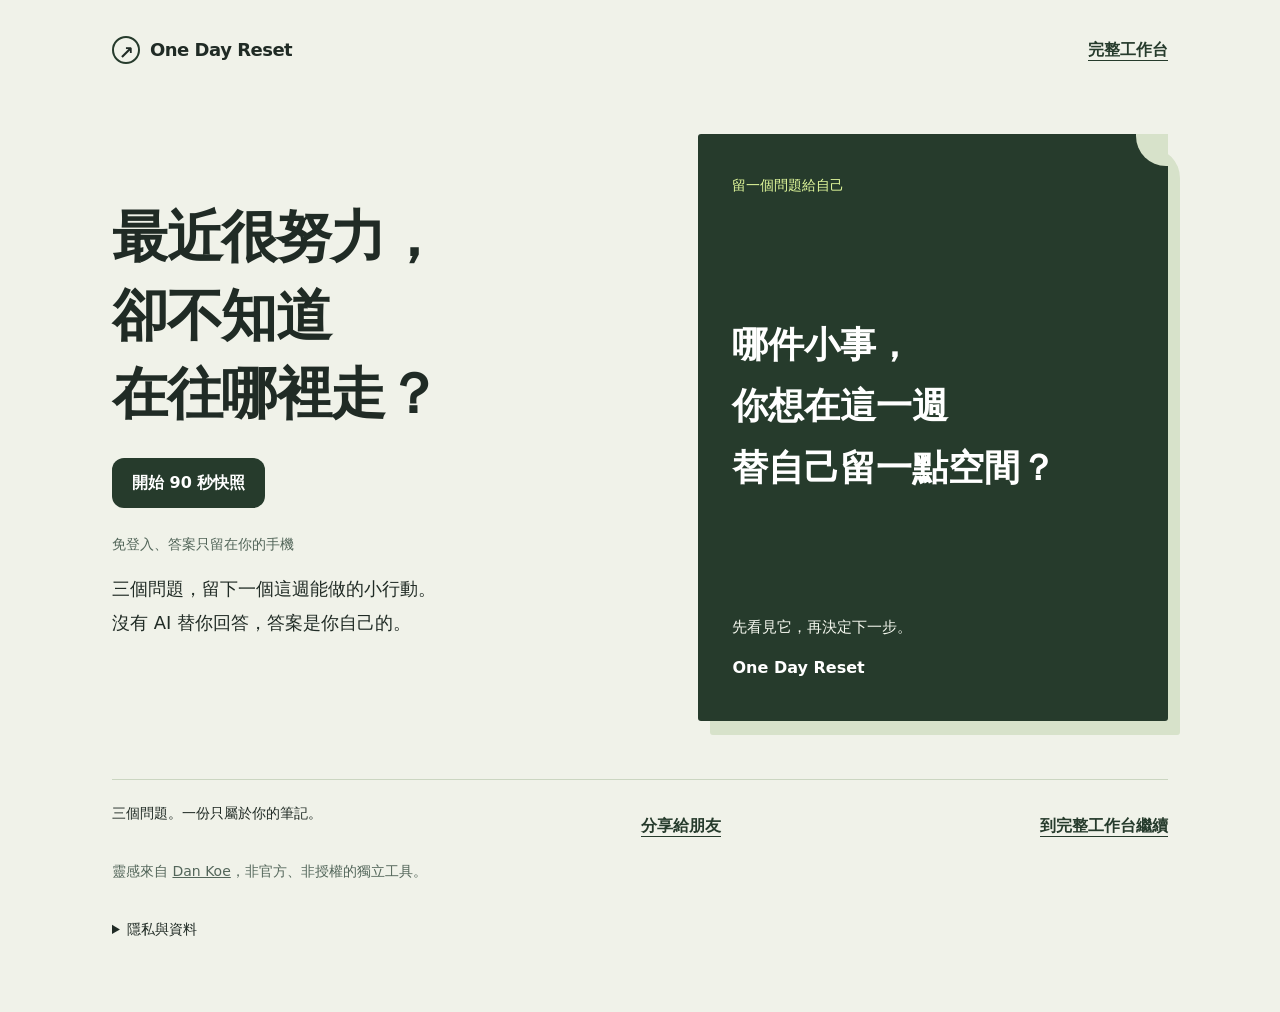
==== index.html @ 82ae7207 "Add optional snapshot prompts and identity result" ====
<!doctype html>
<html lang="zh-Hant-TW">
<head>
  <meta charset="utf-8" />
  <meta name="viewport" content="width=device-width, initial-scale=1" />
  <meta name="color-scheme" content="light" />
  <title>One Day Reset｜90 秒，找回下一步</title>
  <meta name="description" content="最近很努力，卻不知道在往哪裡走？用三個問題，寫下現況、想靠近的生活與這週的小行動。免費、免登入，回答留在你的裝置。" />
  <meta property="og:type" content="website" />
  <meta property="og:locale" content="zh_TW" />
  <meta property="og:title" content="最近很努力，卻不知道在往哪裡走？" />
  <meta property="og:description" content="90 秒人生快照。三個問題，給自己一個重新開始的地方。免費、免登入。" />
  <meta property="og:image" content="https://baabaa-works.github.io/one-day-reset/assets/social-preview.png" />
  <meta property="og:image:width" content="1200" />
  <meta property="og:image:height" content="630" />
  <meta property="og:image:alt" content="One Day Reset：最近很努力，卻不知道在往哪裡走？90 秒人生快照。" />
  <meta name="twitter:card" content="summary_large_image" />
  <link rel="stylesheet" href="assets/growth.css" />
  <link rel="icon" type="image/svg+xml" href="assets/icon.svg" />
  <style>
    :root {
      --ink:#202b25; --ink2:#3c4c42; --muted:#7b8980; --cream:#f5f4ee; --paper:#fffefa;
      --lime:#e3fa9c; --orange:#f08b62; --sky:#dfece9; --line:#e5e8dc;
      --shadow:0 22px 60px rgba(26,42,31,.09); --round:22px;
      --font:system-ui,-apple-system,"Segoe UI","Noto Sans TC","Microsoft JhengHei",sans-serif;
    }
    *{box-sizing:border-box}
    html{scroll-behavior:smooth}
    body{margin:0;background:var(--cream);color:var(--ink);font-family:var(--font);line-height:1.65;-webkit-font-smoothing:antialiased}
    button,input,textarea{font:inherit}
    button{cursor:pointer}
    button:disabled{opacity:.46;cursor:not-allowed}
    button:focus-visible,input:focus-visible,textarea:focus-visible,a:focus-visible{outline:3px solid #e39e64;outline-offset:3px}
    a{color:inherit}
    .app{min-height:100vh;display:grid;grid-template-columns:264px minmax(0,1fr)}
    .sidebar{background:#1d2d25;color:#e9f3e9;position:sticky;top:0;height:100vh;padding:33px 22px 24px;display:flex;flex-direction:column;z-index:3}
    .brand{display:flex;align-items:center;gap:11px;font-weight:850;font-size:15px;letter-spacing:.12em;line-height:1.2;text-decoration:none}
    .brand-mark{height:38px;width:38px;border-radius:12px;background:var(--lime);color:#273324;display:grid;place-items:center;font-size:24px;font-weight:900}
    .sidebar-desc{color:#91ad99;font-size:12px;letter-spacing:.03em;margin:8px 0 30px 49px}
    .side-label{font-size:10px;font-weight:800;letter-spacing:.2em;color:#89a594;margin:0 10px 14px}
    .nav{display:grid;gap:8px}
    .nav-button{border:1px solid transparent;background:transparent;color:#9db4a6;padding:13px 13px;text-align:left;display:flex;align-items:center;gap:13px;border-radius:13px;transition:background .16s,color .16s;width:100%}
    .nav-button:hover{background:#293b30;color:#fff}
    .nav-button.active{background:var(--lime);color:#1b2e22;font-weight:800}
    .nav-index{min-width:31px;height:31px;border:1px solid currentColor;border-radius:10px;display:grid;place-items:center;font-size:11px;font-weight:800;opacity:.85}
    .nav-button.active .nav-index{border-color:#7c9967}
    .nav-text{display:flex;flex-direction:column;gap:1px}
    .nav-text small{font-size:11px;font-weight:400;opacity:.7}
    .side-bottom{margin-top:auto}
    .side-progress{padding:18px 16px;background:#2c4033;border:1px solid #415848;border-radius:17px;margin-bottom:18px}
    .side-progress strong{font-size:30px;line-height:1;font-weight:780;letter-spacing:-.05em;color:var(--lime)}
    .side-progress span{font-size:12px;color:#bacbbf}
    .progress-line{height:7px;background:#465b4b;border-radius:100px;overflow:hidden;margin:15px 0 8px}
    .progress-fill{height:100%;width:0;background:var(--lime);border-radius:100px;transition:width .25s ease}
    .side-progress small{font-size:11px;color:#bbcfbf}
    .side-source{font-size:11px;line-height:1.65;color:#89a594;padding:0 8px}
    .side-source a{text-decoration:underline;text-underline-offset:3px}
    .main{padding:29px clamp(20px,4.7vw,78px) 90px;min-width:0}
    .main-inner{max-width:1120px;margin:auto}
    .topbar{display:flex;justify-content:space-between;align-items:center;gap:16px;margin-bottom:43px}
    .top-left{display:flex;align-items:center;gap:10px;color:#526354;font-weight:750;font-size:14px;letter-spacing:.12em}
    .top-orbit{width:10px;height:10px;background:#8ab9a2;box-shadow:0 0 0 5px #e7efdf;border-radius:50%}
    .save-pill{border:1px solid #dfe5d9;padding:8px 12px;border-radius:100px;background:#fffefa;color:#687e6f;font-size:12px;font-weight:650;display:flex;align-items:center;gap:8px}
    .save-pill:before{content:"";width:6px;height:6px;background:#65aa7c;border-radius:50%}
    .eyebrow{font-size:11px;letter-spacing:.22em;font-weight:850;color:#6d8d76;text-transform:uppercase;margin:0 0 16px}
    h1{font-weight:850;font-size:clamp(36px,5.3vw,65px);line-height:1.13;letter-spacing:-.06em;margin:0 0 22px}
    h2{font-weight:820;font-size:clamp(23px,3vw,34px);line-height:1.3;letter-spacing:-.045em;margin:0 0 13px}
    h3{font-size:20px;letter-spacing:-.025em;line-height:1.4;margin:0 0 12px}
    p{margin:0 0 15px}
    .lead{color:#5c6e61;font-size:15px;max-width:750px;line-height:1.9}
    .hero{display:grid;grid-template-columns:minmax(0,1.35fr) minmax(240px,.75fr);gap:20px;margin-bottom:28px}
    .hero-main{background:#e0f19b;border-radius:26px;padding:clamp(25px,3.6vw,46px);min-height:378px;display:flex;flex-direction:column;align-items:flex-start;position:relative;overflow:hidden}
    .hero-main:after{content:"✳";font-size:260px;position:absolute;right:-40px;bottom:-132px;color:#bfd873;opacity:.55;transform:rotate(-18deg);pointer-events:none}
    .hero-main h1{position:relative;z-index:1;color:#1b3020;max-width:640px}
    .hero-main p{max-width:530px;color:#466047;position:relative;z-index:1}
    .hero-aside{background:#24392d;color:#e7f3d6;border-radius:26px;padding:28px;display:flex;flex-direction:column;justify-content:space-between;min-height:300px;position:relative;overflow:hidden}
    .hero-aside:after{content:"○";font-size:250px;color:#34583a;position:absolute;right:-48px;bottom:-145px;line-height:1}
    .hero-aside p{color:#bdd0b9;font-size:13px;position:relative;z-index:1}
    .hero-aside big{font-size:clamp(76px,10vw,116px);line-height:1;letter-spacing:-.09em;font-weight:800;position:relative;z-index:1}
    .hero-aside .caption{font-size:11px;color:#bbd0bd;letter-spacing:.12em;font-weight:750;position:relative;z-index:1}
    .btn{border:0;border-radius:12px;padding:12px 19px;font-weight:800;display:inline-flex;align-items:center;justify-content:center;gap:9px;transition:transform .15s ease,background .15s ease;text-decoration:none;white-space:nowrap}
    .btn:hover:not(:disabled){transform:translateY(-1px)}
    .btn-dark{background:#263b2c;color:#f9ffe9}
    .btn-dark:hover{background:#3e5a42}
    .btn-lime{background:var(--lime);color:#1d3525}
    .btn-outline{border:1px solid #d6dfd4;background:#fffefa;color:#344839}
    .btn-outline:hover{background:#f5f8ee}
    .btn-quiet{background:transparent;color:#516657;padding:10px 12px}
    .btn-danger{background:#fbece5;color:#95492f;border:1px solid #e8c9bd}
    .btn-sm{padding:9px 12px;font-size:12px;border-radius:10px}
    .hero-main .btn{margin-top:auto;z-index:1}
    .section-label{font-size:12px;letter-spacing:.1em;font-weight:850;color:#6c836e;margin:37px 0 15px}
    .overview-grid{display:grid;grid-template-columns:repeat(3,minmax(0,1fr));gap:16px}
    .overview-card{background:#fffefa;border:1px solid #e3e9dc;border-radius:18px;padding:23px;display:flex;flex-direction:column;min-height:216px}
    .overview-card .num{font-size:12px;font-weight:850;color:#7c9282;margin-bottom:23px}
    .overview-card h3{margin-bottom:7px}
    .overview-card p{font-size:12px;color:#708276;flex:1;line-height:1.75}
    .overview-card .foot{display:flex;align-items:center;justify-content:space-between;font-size:12px;font-weight:800;color:#4c6656;margin-top:13px}
    .info-strip{background:#fdf9ee;border:1px solid #ede4c7;color:#706448;padding:18px 21px;border-radius:15px;font-size:13px;line-height:1.8;margin-top:23px}
    .page-heading{display:flex;justify-content:space-between;align-items:flex-end;gap:22px;margin-bottom:28px}
    .page-heading .lead{margin:0}
    .counter{min-width:136px;padding:12px 19px;border:1px solid #dbe2d8;background:#fffefa;border-radius:13px;text-align:center}
    .counter strong{font-size:24px;letter-spacing:-.045em;line-height:1.2;display:block}
    .counter span{font-size:11px;color:#78907b;font-weight:700}
    .workspace{display:grid;grid-template-columns:minmax(0,1fr) 250px;gap:19px;align-items:start}
    .question-card{background:var(--paper);border:1px solid #e4e9df;border-radius:23px;box-shadow:var(--shadow);padding:clamp(22px,4vw,43px);min-height:492px;display:flex;flex-direction:column}
    .question-meta{display:flex;align-items:center;gap:8px;flex-wrap:wrap;margin-bottom:25px}
    .tag{padding:5px 10px;border-radius:100px;background:#e6eedf;color:#58705c;font-size:11px;font-weight:800}
    .tag-warm{background:#fae8d9;color:#9c653e}
    .qid{font-size:11px;font-weight:800;letter-spacing:.1em;color:#9aaca0;margin-left:auto}
    .question-card h2{font-size:clamp(25px,3.6vw,38px);max-width:700px;margin-bottom:14px}
    .prompt{font-size:15px;color:#4b5e50;line-height:1.9;margin-bottom:12px}
    .think{border-left:3px solid #c5dbae;background:#f3f8ee;color:#66796a;padding:13px 16px;margin:12px 0 25px;border-radius:0 10px 10px 0;font-size:12px;line-height:1.8}
    .input-label{display:flex;justify-content:space-between;align-items:center;gap:8px;font-size:11px;letter-spacing:.11em;font-weight:850;color:#6b806e;margin-bottom:8px}
    textarea,input[type="text"],input[type="date"],input[type="time"]{border:1px solid #dce4da;background:#fbfcf8;border-radius:12px;color:#2a3b2f}
    textarea{width:100%;resize:vertical;padding:15px 17px;min-height:150px;line-height:1.85;font-size:14px;outline:none}
    textarea:focus,input:focus{border-color:#89b488;background:#fff}
    textarea::placeholder,input::placeholder{color:#9daf9f}
    .question-footer{border-top:1px solid #edf0e9;padding-top:19px;margin-top:auto;display:flex;justify-content:space-between;align-items:center;gap:12px;flex-wrap:wrap}
    .question-tools{display:flex;gap:9px}
    .helper-text{font-size:11px;color:#85978b}
    .question-index{background:#fffefa;border:1px solid #e3e8dd;border-radius:20px;padding:21px}
    .question-index p{color:#718678;font-size:12px;margin:0 0 16px}
    .index-grid{display:grid;grid-template-columns:repeat(4,1fr);gap:8px}
    .index-btn{height:40px;border:1px solid #e1e8dc;background:#f6f8f2;border-radius:10px;color:#789081;font-size:12px;font-weight:800}
    .index-btn:hover{background:#eef6dd}
    .index-btn.active{background:#223b2b;color:#e8f8cc;border-color:#223b2b}
    .index-btn.done{background:#e0f4d4;color:#4a744e;border-color:#b7ddb4}
    .index-btn.active.done{background:#223b2b;color:#e8f8cc}
    .aside-note{font-size:11px;color:#90a093;margin-top:18px;line-height:1.8}
    .page-mini{font-size:11px;font-weight:800;letter-spacing:.1em;color:#8b9c8f;margin:0 0 7px}
    .time-grid{display:grid;grid-template-columns:repeat(2,minmax(0,1fr));gap:16px}
    .time-card{border:1px solid #e2e8dc;border-radius:19px;background:#fffefa;padding:23px;display:flex;flex-direction:column;gap:13px;transition:border .15s ease}
    .time-card.done{border-color:#9ccea1;background:#fbfdf7}
    .time-card-top{display:flex;justify-content:space-between;align-items:center;gap:12px}
    .time-input{padding:7px 10px;font-size:12px;font-weight:750;width:110px}
    .time-card h3{font-size:17px;margin:0}
    .time-card p{font-size:12px;color:#7b8c7e;margin:0}
    .time-card textarea{min-height:84px;font-size:13px}
    .checkbox-line{display:inline-flex;align-items:center;gap:10px;font-size:12px;font-weight:780;color:#49654f;cursor:pointer}
    input[type="checkbox"]{accent-color:#638e64;width:17px;height:17px;cursor:pointer;flex:none}
    .schedule-toolbar{display:flex;align-items:center;gap:13px;flex-wrap:wrap;background:#e6f0d5;border:1px solid #d0dec1;padding:17px 20px;border-radius:14px;margin:0 0 22px}
    .schedule-toolbar span{font-weight:800;font-size:12px;color:#58715b}
    .schedule-toolbar input{padding:8px 11px;font-size:13px}
    .schedule-toolbar .btn{margin-left:auto}
    .expand-box{margin-top:22px;border:1px solid #dfe7dd;background:#fffefa;border-radius:16px;padding:17px 22px}
    .expand-box summary{font-weight:800;cursor:pointer}
    .bonus-grid{display:grid;gap:16px;margin-top:19px}
    .bonus-item label{display:block;font-size:13px;font-weight:750;margin-bottom:7px}
    .bonus-item textarea{min-height:90px}
    .quest-editor{display:grid;gap:13px;margin:5px 0 25px}
    .quest-edit-row{display:grid;grid-template-columns:42px minmax(0,1fr) 115px;gap:11px;align-items:center}
    .quest-edit-row b{display:grid;place-items:center;background:#eaf1df;border-radius:10px;height:42px;font-size:12px;color:#69816b}
    .quest-edit-row input{width:100%;min-width:0;padding:12px 11px;height:44px;font-size:13px}
    .quest-footnote{color:#849487;font-size:12px;margin:0 0 22px}
    .plan-heading{display:flex;justify-content:space-between;align-items:center;gap:12px;margin-bottom:18px}
    .plan-grid{display:grid;grid-template-columns:repeat(2,minmax(0,1fr));gap:16px}
    .plan-card{background:#fffefa;border:1px solid #e3e9df;border-radius:19px;padding:24px;min-height:176px;position:relative;overflow:hidden}
    .plan-card:nth-child(1){background:#fff2ea;border-color:#f1dccb}
    .plan-card:nth-child(2){background:#e4efd9;border-color:#d2e4cb}
    .plan-card .plan-sub{font-size:11px;font-weight:850;letter-spacing:.13em;color:#728273;margin-bottom:14px}
    .plan-card .plan-value{font-size:17px;line-height:1.75;font-weight:650;white-space:pre-wrap;overflow-wrap:anywhere}
    .plan-card .missing{font-size:13px;color:#98a59a;font-weight:500}
    .plan-card a{font-size:11px;color:#69866b;margin-top:16px;display:inline-block;text-decoration:underline;cursor:pointer}
    .constraint-card{grid-column:span 2;background:#fffefa;padding:25px;border:1px solid #e4e9df;border-radius:19px}
    .constraint-card textarea{min-height:96px}
    .tomorrow-card{margin-top:20px;background:#24392d;color:#eff8e7;padding:29px;border-radius:23px}
    .tomorrow-card h2{color:#f1fbdf}
    .tomorrow-card p{color:#aac5ac;font-size:13px}
    .tomorrow-quests{display:grid;gap:9px;margin-top:20px}
    .tomorrow-quest{display:flex;align-items:center;gap:12px;background:#334b3a;border:1px solid #476148;padding:14px 16px;border-radius:12px;cursor:pointer}
    .tomorrow-quest:has(input:checked){opacity:.6}
    .tomorrow-quest strong{font-size:12px;color:#e1fbb0;min-width:45px}
    .tomorrow-quest span{font-size:14px;flex:1;overflow-wrap:anywhere}
    .tomorrow-quest input{accent-color:#c2e59d}
    .tomorrow-empty{color:#bbd0bc;border:1px dashed #59715d;border-radius:10px;padding:16px;font-size:13px}
    .report-tools{margin-top:27px;display:flex;gap:10px;align-items:center;flex-wrap:wrap}
    .report-tools .danger-last{margin-left:auto}
    .footer-msg{font-size:12px;color:#8c9b8d;margin-top:18px;line-height:1.85}
    .identity-strip{display:grid;grid-template-columns:repeat(2,minmax(0,1fr));gap:15px;margin-bottom:20px}
    .identity-item{padding:18px;border-radius:14px;border:1px solid #e1e7d9;background:#fdfef9}
    .identity-item small{color:#748776;letter-spacing:.1em;font-size:11px;font-weight:850}
    .identity-item p{font-size:14px;margin:8px 0 0;white-space:pre-wrap;overflow-wrap:anywhere}
    .meter{display:flex;gap:7px;margin-bottom:27px}
    .meter span{height:5px;flex:1;border-radius:20px;background:#e0e7dc}
    .meter span.active{background:#88b47e}
    #printSheet{display:none}
    .sr-only{position:absolute;width:1px;height:1px;padding:0;margin:-1px;overflow:hidden;clip:rect(0,0,0,0);white-space:nowrap;border:0}
    @media(max-width:1080px){.app{grid-template-columns:215px minmax(0,1fr)}.sidebar{padding-inline:14px}.main{padding-inline:27px}.workspace{grid-template-columns:minmax(0,1fr) 192px}.index-grid{grid-template-columns:repeat(3,1fr)}.hero{grid-template-columns:1.45fr .75fr}}
    @media(max-width:770px){.app{display:block}.sidebar{height:auto;position:relative;padding:13px 14px 10px}.brand-mark{width:32px;height:32px}.brand{font-size:13px}.sidebar-desc,.side-label,.side-bottom{display:none}.nav{display:flex;overflow-x:auto;gap:5px;margin-top:12px;padding-bottom:4px;scrollbar-width:none}.nav::-webkit-scrollbar{display:none}.nav-button{min-width:max-content;padding:7px 12px;gap:7px}.nav-index{min-width:23px;height:23px;font-size:10px;border-radius:7px}.nav-text{font-size:12px}.nav-text small{display:none}.main{padding:22px 18px 65px}.topbar{margin-bottom:25px}.hero{grid-template-columns:1fr}.hero-main{min-height:340px}.hero-aside{min-height:165px}.hero-aside big{font-size:68px}.overview-grid{grid-template-columns:1fr}.overview-card{min-height:155px}.overview-card .num{margin-bottom:8px}.workspace{grid-template-columns:1fr}.question-index{order:-1}.index-grid{grid-template-columns:repeat(7,1fr)}.question-index .aside-note{display:none}.question-index p{margin-bottom:8px}.time-grid,.plan-grid,.identity-strip{grid-template-columns:1fr}.constraint-card{grid-column:auto}.question-card{min-height:470px}.page-heading{align-items:flex-start}.page-heading .counter{min-width:90px;padding:11px}.report-tools .danger-last{margin-left:0}.schedule-toolbar .btn{margin-left:0}.quest-edit-row{grid-template-columns:32px minmax(0,1fr) 90px;gap:8px}.quest-edit-row b{height:40px}.top-left{font-size:10px}.save-pill{font-size:10px}}
    @media(max-width:390px){.index-grid{grid-template-columns:repeat(5,1fr)}.page-heading{flex-direction:column}.question-tools{width:100%;justify-content:space-between}.question-footer{align-items:flex-start}.question-card{padding:21px}.hero-main{padding:23px}.hero-main h1{font-size:39px}}
    @media(prefers-reduced-motion:reduce){html{scroll-behavior:auto}*,*:before,*:after{transition:none!important}}
    @media print{
      @page{size:A4;margin:18mm}
      body{background:white;color:#111;font:12pt/1.6 serif}
      #app{display:none!important}
      #printSheet{display:block!important}
      #printSheet h1{font-size:23pt;letter-spacing:0;margin-bottom:8pt}
      #printSheet h2{font-size:15pt;margin:20pt 0 8pt;border-bottom:1px solid #bbb;page-break-after:avoid}
      #printSheet h3{font-size:11pt;margin:12pt 0 5pt;page-break-after:avoid}
      #printSheet p{font-size:10pt;white-space:pre-wrap;overflow-wrap:anywhere;margin:0 0 8pt}
      #printSheet .print-meta{font-size:9pt;color:#777}
      #printSheet .print-item{break-inside:avoid;margin-bottom:9pt}
    }
  </style>
</head>
<body>
<section id="growth" aria-label="人生快照" hidden></section>
<div class="app" id="app">
  <aside class="sidebar" aria-label="主要導覽">
    <div>
      <a class="brand" href="#overview" data-view="overview"><span class="brand-mark">↗</span><span>ONE DAY<br/>RESET</span></a>
      <div class="sidebar-desc">一天人生重整工作台</div>
      <p class="side-label">YOUR JOURNEY</p>
      <nav class="nav" id="nav"></nav>
    </div>
    <div class="side-bottom">
      <div class="side-progress" aria-live="polite">
        <div><strong id="sidePercent">0%</strong> <span>已完成</span></div>
        <div class="progress-line" aria-hidden="true"><div id="sideProgressFill" class="progress-fill"></div></div>
        <small id="sideProgressLabel">0 / 28 個核心節點</small>
      </div>
      <div class="side-source">依 Dan Koe 的反思流程重新設計。<br/><a href="https://letters.thedankoe.com/p/how-to-fix-your-entire-life-in-1" target="_blank" rel="noopener noreferrer">閱讀作者完整原文 ↗</a></div>
    </div>
  </aside>
  <main class="main" id="main" tabindex="-1">
    <div class="main-inner">
      <div class="topbar"><div class="top-left"><span class="top-orbit"></span> PERSONAL RESET PROTOCOL <span id="topStage"></span></div><div class="save-pill" id="saveStatus">僅儲存在這台裝置</div></div>
      <div id="content" aria-live="polite"></div>
    </div>
  </main>
</div>
<input id="importFile" class="sr-only" type="file" accept="application/json,.json" aria-label="匯入先前備份的 JSON 檔案" />
<article id="printSheet" aria-label="列印摘要"></article>
<script>
(() => {
'use strict';
const KEY = 'one-day-reset-tw-v1';
const ORIGINAL_URL = 'https://letters.thedankoe.com/p/how-to-fix-your-entire-life-in-1';
const morning = [
  {id:'m1',n:1,group:'看清現況',title:'那些被你習慣的微小不滿',question:'有什麼長期不滿，你早已把它當成生活的正常部分？',hint:'從生活、工作、健康、人際關係挑一個最真實的切入點。先描述現象，不急著解決。',placeholder:'我一直以來都在忍受……'},
  {id:'m2',n:2,group:'看清現況',title:'你重複抱怨的三件事',question:'回想過去一年，你反覆向別人或自己抱怨，卻始終沒有改變的三件事是什麼？',hint:'寫下具體事件或情境，避免只寫「很累」「沒時間」等空泛詞彙。',placeholder:'① ……\n② ……\n③ ……'},
  {id:'m3',n:3,group:'看清現況',title:'行動比說法更誠實',question:'針對剛才的抱怨，如果旁人只能觀察你的行動，他會認為你真正重視什麼？',hint:'比較「我聲稱想要的」和「我實際花時間做的」。這是一個假設，不必當作對自己的判決。',placeholder:'我說我重視……，但實際行為像是在追求……'},
  {id:'m4',n:4,group:'看清現況',title:'你不太願意承認的現實',question:'目前生活有哪件事，讓你很難坦然說給自己尊敬的人聽？',hint:'可以只描述你自己知道的部分。這份筆記完全不需給任何人看。',placeholder:'如果不再修飾，我會承認……'},
  {id:'m5',n:5,group:'建立反願景',title:'五年後：沒有改變的週二',question:'假如接下來五年仍照同樣方式生活，請描寫一個普通星期二。',hint:'描寫早上醒來、身體感受、身邊的人、白天做的事，以及晚上睡前的心情。不要只寫抽象結果。',placeholder:'早上醒來，我在……\n白天我……\n晚上我感覺……'},
  {id:'m6',n:6,group:'建立反願景',title:'十年後：那些關閉的選項',question:'若這條路再延續十年，有哪些選擇、體驗或關係可能就此錯過？',hint:'寫具體損失，而不是誇張的恐嚇情節。',placeholder:'十年後，我最可能錯過的是……'},
  {id:'m7',n:7,group:'建立反願景',title:'回望一生，最可惜的空白',question:'若終其一生都選擇熟悉、保險的路線，你會因為哪些「不曾嘗試」而遺憾？',hint:'不必否定安穩生活，只需要辨認你自己真的在乎的未竟之事。',placeholder:'我一直沒有讓自己去……'},
  {id:'m8',n:8,group:'建立反願景',title:'在現實中看見那條軌跡',question:'你有沒有看過沿著類似模式生活了更久的人？看到他，你對自己的未來有什麼感受？',hint:'可以是認識的人，也可以寫一個觀察到的生活樣貌；不需要評斷對方。',placeholder:'我想到的是……，這讓我感覺……'},
  {id:'m9',n:9,group:'建立反願景',title:'你得放下哪個自我標籤',question:'如果真的要改變，有哪句「我就是這種人」可能必須被重新檢驗？放下它會有什麼社交代價？',hint:'例如「我向來不擅長……」。試著探索這個標籤帶給你的便利與限制。',placeholder:'我常對自己說「我是……的人」；放下它代表……'},
  {id:'m10',n:10,group:'建立反願景',title:'不那麼好聽的拖延理由',question:'若不使用漂亮的藉口，你認為自己至今沒改變的原因可能是什麼？',hint:'不用羞辱自己。害怕、疲倦、資源不足也可能真實存在；盡量把推測與事實分開。',placeholder:'我猜自己可能在害怕……，也有現實限制……'},
  {id:'m11',n:11,group:'建立反願景',title:'迴避行為在保護什麼',question:'如果某種慣性是在保護你不受傷，它替你躲掉了什麼，同時又讓你付出什麼代價？',hint:'例如保護自己不受批評、避免被拒絕或保住熟悉感；不一定只有心理因素。',placeholder:'這個模式可能在保護……，但它也讓我失去……'},
  {id:'m13',n:13,group:'描繪願景',title:'三年後：你想過的普通週二',question:'暫時把可行性放一旁。三年後，你理想中的一個平凡星期二會怎麼過？',hint:'和第 5 題一樣具體：醒來在哪裡、跟誰相處、如何安排工作、身體狀態與晚上的心情。',placeholder:'三年後的早晨……\n白天……\n晚上……'},
  {id:'m14',n:14,group:'描繪願景',title:'替未來的自己定義一個身份',question:'若那種生活對你來說已十分自然，你會如何形容自己的行事原則？',hint:'用「我是會……的人」造句，盡量指向可觀察的行動，而非空泛形容詞。',placeholder:'我是會……的人。'},
  {id:'m15',n:15,group:'描繪願景',title:'這一週，先做哪一步',question:'如果你已經開始用新身份生活，本週你會做的第一個小行動是什麼？',hint:'小到一週之內真的能完成，不需要是一個驚天動地的決定。',placeholder:'本週我願意完成……'}
];
const checkpoints = [
  {id:'d1',time:'11:00',title:'停下手邊的慣性',question:'我正在用現在的行為，迴避哪件更重要的事？'},
  {id:'d2',time:'13:30',title:'回顧過去兩小時',question:'如果只看這兩小時的行動，旁人會以為我想過怎樣的生活？'},
  {id:'d3',time:'15:15',title:'校準你的方向',question:'眼前這些選擇，正在讓我更靠近哪一種未來？'},
  {id:'d4',time:'17:00',title:'找出被忽視的大事',question:'我把什麼明明重要的事，假裝成了不急或不重要？'},
  {id:'d5',time:'19:30',title:'分辨想要與保護',question:'今天哪些行為是為了維持熟悉的自我形象，而非真的想做？'},
  {id:'d6',time:'21:00',title:'找回有感覺的時刻',question:'今天哪些時候最有活力？哪些時候最麻木？'}
];
const bonus = [
  {id:'b1',title:'如果不需要維持別人眼中的那個我，生活會如何不同？'},
  {id:'b2',title:'哪些地方，我正拿活力與可能性換取安全感？'},
  {id:'b3',title:'明天最小、最可行的改變版本是什麼？'}
];
const evening = [
  {id:'e16',n:16,group:'找出核心阻力',title:'今天最深的發現',question:'在今天的觀察後，你對「為什麼一直卡住」有什麼新的理解？',hint:'列出一個最有根據的發現；如果還不確定，也可以記下待驗證的猜想。',placeholder:'我原本以為……，現在我發現可能是……'},
  {id:'e17',n:17,group:'找出核心阻力',title:'幫內在阻力取名字',question:'最常讓你偏離目標的內在信念或習慣模式是什麼？',hint:'不要把問題全部歸因於他人，但也不必否認真實存在的外在限制。',placeholder:'我需要辨認的模式是……'},
  {id:'e18',n:18,group:'萃取方向',title:'一句話：我的反願景',question:'把你不願再走向的未來，濃縮成一句會提醒自己的話。',hint:'它是方向提示，不是用來責罵自己。',placeholder:'我不願再讓人生變成……'},
  {id:'e19',n:19,group:'萃取方向',title:'一句話：我的願景',question:'把你願意投入心力建立的生活，用一句話寫清楚。',hint:'先有可行的初版就好，日後可以隨經驗修改。',placeholder:'我要建立一種能夠……的生活。'},
  {id:'e20',n:20,group:'縮小到行動',title:'一年後，什麼證明你變了',question:'一年後，哪一項具體、看得見的成果，最能說明你已打破舊模式？',hint:'只選一個核心指標，不要同時列下十個互相競爭的目標。',placeholder:'一年後，我希望已經……'},
  {id:'e21',n:21,group:'縮小到行動',title:'接下來一個月的里程碑',question:'未來一個月要完成什麼，才能讓那個一年成果更有可能實現？',hint:'最好是一個可驗收的專案、能力或成果，而不是「更努力」。',placeholder:'未來 30 天，我會完成……'},
  {id:'e22',n:22,group:'縮小到行動',title:'明天的 2–3 個行動任務',question:'明天預留哪些具體時段，做出符合新身份的行動？',hint:'避免寫成「改掉拖延」，試著寫「09:00–09:30 完成第一版草稿」之類可開始的動作。',placeholder:''}
];
const navItems = [
  {id:'overview',n:'◎',title:'旅程總覽',small:'開始這一天'},
  {id:'morning',n:'01',title:'早晨：自我盤點',small:'反願景與願景'},
  {id:'day',n:'02',title:'白天：中斷慣性',small:'六個自我檢查'},
  {id:'evening',n:'03',title:'夜晚：整理方向',small:'把洞察變成行動'},
  {id:'plan',n:'04',title:'人生任務面板',small:'任務與備份'}
];
const el = id=>document.getElementById(id);
const today = ()=>{const d=new Date();return [d.getFullYear(),String(d.getMonth()+1).padStart(2,'0'),String(d.getDate()).padStart(2,'0')].join('-')};
const defaults = ()=>({date:today(),view:'overview',mi:0,ei:0,morning:{},evening:{},dayNotes:{},dayDone:{},times:{},bonus:{},constraints:'',quests:[{text:'',time:'09:00',done:false},{text:'',time:'14:00',done:false},{text:'',time:'19:00',done:false}]});
const cleanText = v=>typeof v==='string'?v.slice(0,15000):'';
function normalize(x){
  const d=defaults(); if(!x||typeof x!=='object')return d;
  if(typeof x.date==='string'&&/^\d{4}-\d\d-\d\d$/.test(x.date))d.date=x.date;
  if(navItems.some(v=>v.id===x.view))d.view=x.view;
  d.mi=Number.isInteger(x.mi)?Math.min(morning.length-1,Math.max(0,x.mi)):0;
  d.ei=Number.isInteger(x.ei)?Math.min(evening.length-1,Math.max(0,x.ei)):0;
  for(const k of ['morning','evening','dayNotes','bonus']){
    if(x[k]&&typeof x[k]==='object'){ for(const [a,b] of Object.entries(x[k]))if(/^[a-z]\d+$/.test(a))d[k][a]=cleanText(b); }
  }
  if(x.dayDone&&typeof x.dayDone==='object'){for(const o of checkpoints)d.dayDone[o.id]=x.dayDone[o.id]===true;}
  if(x.times&&typeof x.times==='object'){for(const o of checkpoints)if(/^\d\d:\d\d$/.test(x.times[o.id]||''))d.times[o.id]=x.times[o.id];}
  d.constraints=cleanText(x.constraints);
  if(Array.isArray(x.quests))d.quests=d.quests.map((q,i)=>({text:cleanText(x.quests[i]?.text||''),time:/^\d\d:\d\d$/.test(x.quests[i]?.time||'')?x.quests[i].time:q.time,done:x.quests[i]?.done===true}));
  return d;
}
let state;
try{state=normalize(JSON.parse(localStorage.getItem(KEY)||'null'))}catch{state=defaults()}
let canStore=true;
function save(){try{localStorage.setItem(KEY,JSON.stringify(state));canStore=true}catch{canStore=false}updateProgress();}
function esc(s){return String(s??'').replace(/[&<>"']/g,c=>({'&':'&amp;','<':'&lt;','>':'&gt;','"':'&quot;',"'":'&#39;'}[c]))}
function isFilled(v){return typeof v==='string'&&v.trim().length>0}
function stats(){
  const m=morning.filter(q=>isFilled(state.morning[q.id])).length;
  const d=checkpoints.filter(q=>state.dayDone[q.id]===true).length;
  const e=evening.slice(0,-1).filter(q=>isFilled(state.evening[q.id])).length;
  const quests=state.quests.filter(q=>isFilled(q.text)).length;
  const action=quests>=2?1:0;
  const c=isFilled(state.constraints)?1:0;
  return {m,d,e,action,c,total:m+d+e+action+c,max:28,percent:Math.round((m+d+e+action+c)/28*100),quests};
}
function updateProgress(){
  const s=stats();
  el('sidePercent').textContent=s.percent+'%';el('sideProgressFill').style.width=s.percent+'%';
  el('sideProgressLabel').textContent=s.total+' / '+s.max+' 個核心節點';
  el('saveStatus').textContent=canStore?'已在本機自動儲存':'此瀏覽器無法儲存，請匯出備份';
  renderNav();
  const counter=el('currentCounter'); if(counter){const cur=state.view==='morning'?s.m:state.view==='day'?s.d:state.view==='evening'?s.e+s.action:s.total;const max=state.view==='morning'?14:state.view==='day'?6:state.view==='evening'?7:28;counter.querySelector('strong').textContent=cur+' / '+max;}
  const idx=el('questionIndex');if(idx&&['morning','evening'].includes(state.view)){const qset=state.view==='morning'?morning:evening;const buttons=idx.querySelectorAll('[data-question-number]');if(buttons.length===qset.length){buttons.forEach(btn=>{const i=Number(btn.dataset.questionNumber),q=qset[i];if(!q)return;const filled=q.id==='e22'?stats().quests>=2:isFilled((state.view==='morning'?state.morning:state.evening)[q.id]);btn.classList.toggle('done',filled)})}}
}
function renderNav(){const s=stats();const badge={morning:`${s.m}/14`,day:`${s.d}/6`,evening:`${s.e+s.action}/7`,plan:`${s.percent}%`};el('nav').innerHTML=navItems.map(v=>`<button type="button" class="nav-button ${v.id===state.view?'active':''}" data-view="${v.id}" aria-current="${v.id===state.view?'page':'false'}"><span class="nav-index">${v.n}</span><span class="nav-text">${esc(v.title)}<small>${esc(badge[v.id]||v.small)}</small></span></button>`).join('')}
function headings(kind){const s=stats();if(kind==='morning')return `<header class="page-heading"><div><p class="eyebrow">PHASE 01 / MORNING · 建議 15–30 分鐘起步</p><h1>先看清自己。<br/>再選擇方向。</h1><p class="lead">你將先寫下正在忍受的現況，描繪不願抵達的未來，最後勾勒真正想過的生活。不知道答案時可以先略過，稍後回來。</p></div><div class="counter" id="currentCounter"><strong>${s.m} / 14</strong><span>題已有回答</span></div></header>`;
if(kind==='day')return `<header class="page-heading"><div><p class="eyebrow">PHASE 02 / DAYTIME · 六次短暫中斷</p><h1>打斷自動駕駛，<br/>觀察真正的選擇。</h1><p class="lead">把提醒排進今天，並在提醒出現時停下來思考 1–3 分鐘。記錄文字可選；每做完一次，勾選「已完成這次觀察」。</p></div><div class="counter" id="currentCounter"><strong>${s.d} / 6</strong><span>次觀察完成</span></div></header>`;
return `<header class="page-heading"><div><p class="eyebrow">PHASE 03 / EVENING · 將洞察轉成方向</p><h1>帶著今天的發現，<br/>寫出明天的行動。</h1><p class="lead">不追求完美的人生宣言。先提煉方向，再從一年、一個月一路縮小到明天的 2–3 個具體動作。</p></div><div class="counter" id="currentCounter"><strong>${s.e+s.action} / 7</strong><span>題已有回答</span></div></header>`;
}
function overview(){const s=stats();return `<section class="hero"><div class="hero-main"><p class="eyebrow" style="color:#577b4a">A PRACTICAL ONE-DAY SELF-REFLECTION</p><h1>停止空想。<br/>重新設計<br/>你的每一天。</h1><p>這不是「一天治好人生」的保證，而是一套有順序的反思與行動練習。從不想要的未來開始，反推出今天可以踏出的第一步。</p><button class="btn btn-dark" type="button" data-view="morning">${s.m?'繼續早晨練習':'開始第一個問題'} <span aria-hidden="true">↗</span></button></div><div class="hero-aside"><div><p class="caption">YOUR CURRENT PROGRESS</p><big>${s.percent}%</big></div><div style="position:relative;z-index:1"><p style="font-size:18px;color:#f3fbe8;font-weight:800">不需要一次寫完。</p><p>寫得真實，比快速通關更重要。每次輸入都會存於此瀏覽器。</p></div></div></section><div class="section-label">THE PROTOCOL / 三個階段</div><div class="overview-grid"><article class="overview-card"><div class="num">01 / MORNING</div><h3>看清現況與未來</h3><p>14 個引導提問，建立反願景、理想願景與新的行動身份。</p><div class="foot"><span>${s.m} / 14 已回答</span><button class="btn btn-quiet btn-sm" data-view="morning">前往 →</button></div></article><article class="overview-card"><div class="num">02 / DAYTIME</div><h3>六次自我檢查</h3><p>依照作者安排的時段，觀察當下行為、迴避、取捨與注意力。</p><div class="foot"><span>${s.d} / 6 已完成</span><button class="btn btn-quiet btn-sm" data-view="day">前往 →</button></div></article><article class="overview-card"><div class="num">03 / EVENING</div><h3>整合洞察與任務</h3><p>7 個收斂題目，建構一年、一個月與明天的可執行計畫。</p><div class="foot"><span>${s.e+s.action} / 7 已回答</span><button class="btn btn-quiet btn-sm" data-view="evening">前往 →</button></div></article></div><div class="info-strip"><strong>如何使用：</strong> 建議用整天分三段完成；你可以跳題、修改答案，也可直接先看任務面板。作者特別強調「問題要自己思考」，因此這個工具不會自動生成你的個人答案。部分題目可能讓人不舒服，可以暫停或略過；它不是心理治療或成功保證。</div><div class="report-tools"><button class="btn btn-outline btn-sm" data-view="plan">查看任務面板 →</button><button class="btn btn-outline btn-sm" data-action="export-json">匯出資料備份</button><a class="btn btn-quiet btn-sm" href="${ORIGINAL_URL}" target="_blank" rel="noopener noreferrer">作者原文 ↗</a></div>`}
function focused(kind){const questions=kind==='morning'?morning:evening;const i=kind==='morning'?state.mi:state.ei;const q=questions[i];const answers=kind==='morning'?state.morning:state.evening;const field=q.id==='e22'?`<div class="quest-editor">${state.quests.map((t,j)=>`<div class="quest-edit-row"><b>${j+1}</b><label class="sr-only" for="quest${j}">明天任務 ${j+1}</label><input id="quest${j}" type="text" data-quest="${j}" maxlength="400" value="${esc(t.text)}" placeholder="${j===2?'第三個任務（選填）':'要做的具體動作'}"/><label class="sr-only" for="questTime${j}">任務 ${j+1} 的開始時間</label><input id="questTime${j}" type="time" data-quest-time="${j}" value="${esc(t.time)}"/></div>`).join('')}</div><p class="quest-footnote">至少寫 2 個行動會計入完成進度。你可以到「人生任務面板」勾選明天的完成狀態。</p>`:`<label class="input-label" for="focusedAnswer"><span>你的真實回答</span><span>可隨時修改，直接自動儲存</span></label><textarea id="focusedAnswer" data-answer="${q.id}" maxlength="15000" placeholder="${esc(q.placeholder)}">${esc(answers[q.id]||'')}</textarea>`;
return `${headings(kind)}<div class="meter" aria-hidden="true">${questions.map((_,j)=>`<span class="${j<=i?'active':''}"></span>`).join('')}</div><div class="workspace"><section class="question-card"><div class="question-meta"><span class="tag ${q.group==='建立反願景'?'tag-warm':''}">${esc(q.group)}</span><span class="qid">QUESTION ${String(i+1).padStart(2,'0')} / ${questions.length} · 原文 #${q.n}</span></div><h2>${esc(q.title)}</h2><p class="prompt">${esc(q.question)}</p><div class="think"><strong>思考提示：</strong> ${esc(q.hint)}</div>${field}<div class="question-footer"><span class="helper-text">${i===questions.length-1?'這是此階段最後一題。':'不確定時，可直接前往下一題。'}</span><div class="question-tools"><button type="button" class="btn btn-outline btn-sm" data-step="-1" ${i===0?'disabled':''}>← 上一題</button><button type="button" class="btn btn-dark btn-sm" data-step="1">${i===questions.length-1?(kind==='morning'?'前往白天階段 →':'前往任務面板 →'):'下一題 →'}</button></div></div></section><aside class="question-index" id="questionIndex"><div class="page-mini">QUICK NAVIGATION</div><p>選擇任何問題；綠色代表已有內容。</p><div class="index-grid">${questions.map((item,j)=>`<button type="button" data-question-number="${j}" class="index-btn ${i===j?'active':''} ${item.id==='e22'?stats().quests>=2?'done':'':isFilled(answers[item.id])?'done':''}" aria-label="前往第 ${item.n} 題" title="${esc(item.title)}">${item.n}</button>`).join('')}</div><div class="aside-note">作者公開版本的早晨題號從 11 直接跳到 13；這裡保留原編號，沒有漏放內容。<br/><br/>你可以按 Ctrl + Enter 前往下一題。</div></aside></div>`;
}
function daytime(){return `${headings('day')}<div class="schedule-toolbar"><span>練習日期</span><label class="sr-only" for="practiceDate">練習日期</label><input id="practiceDate" type="date" data-date value="${esc(state.date)}"/><button type="button" class="btn btn-dark btn-sm" data-action="calendar">↓ 匯出 6 個行事曆提醒 (.ics)</button></div><section class="time-grid">${checkpoints.map((d,i)=>`<article class="time-card ${state.dayDone[d.id]?'done':''}" id="card-${d.id}"><div class="time-card-top"><span class="tag">CHECK-IN ${String(i+1).padStart(2,'0')}</span><label class="sr-only" for="time-${d.id}">提醒 ${i+1} 時間</label><input class="time-input" type="time" id="time-${d.id}" data-time="${d.id}" value="${esc(state.times[d.id]||d.time)}"/></div><h3>${esc(d.title)}</h3><p>${esc(d.question)}</p><label class="sr-only" for="note-${d.id}">這次觀察的筆記</label><textarea id="note-${d.id}" data-note="${d.id}" placeholder="可選填：我注意到……">${esc(state.dayNotes[d.id]||'')}</textarea><label class="checkbox-line"><input type="checkbox" data-done="${d.id}" ${state.dayDone[d.id]?'checked':''} /><span>已完成這次觀察</span></label></article>`).join('')}</section><details class="expand-box"><summary>更多思考題｜通勤、散步時可使用（選填）</summary><div class="bonus-grid">${bonus.map(q=>`<div class="bonus-item"><label for="${q.id}">${esc(q.title)}</label><textarea id="${q.id}" data-bonus="${q.id}" placeholder="把想到的事寫在這裡……">${esc(state.bonus[q.id]||'')}</textarea></div>`).join('')}</div></details><div class="info-strip"><strong>提醒說明：</strong> 時間是原作者建議的例子，可依你的課表或行程自由調整。點「匯出行事曆」會產生含提醒的 .ics 檔，需由你匯入手機或電腦日曆；網頁關閉後不會自行跳出通知。</div><div class="report-tools"><button class="btn btn-outline" data-view="morning">← 回到早晨</button><button class="btn btn-dark" data-view="evening">前往夜晚練習 →</button></div>`}
function vOrEmpty(v){return isFilled(v)?esc(v):'<span class="missing">尚未填寫；先完成對應題目</span>'}
function plan(){const s=stats();const filledQuests=state.quests.filter(q=>isFilled(q.text));return `<div class="page-heading"><div><p class="eyebrow">YOUR LIFE GAME / 由答案生成的行動地圖</p><h1>把人生變成<br/>可行動的遊戲。</h1><p class="lead">依照作者最後的六個元素，把你寫下的「方向」映射成一場可以每天前進的遊戲。下方內容同步來自練習答案，不會替你憑空生成。</p></div><div class="counter"><strong>${s.total} / 28</strong><span>個核心節點</span></div></div><div class="identity-strip"><div class="identity-item"><small>NEW IDENTITY / 第 14 題</small><p>${vOrEmpty(state.morning.m14)}</p></div><div class="identity-item"><small>THE PATTERN / 第 17 題</small><p>${vOrEmpty(state.evening.e17)}</p></div></div><div class="plan-heading"><h2>你的六項遊戲設定</h2><span class="tag">隨時可以重新編輯</span></div><section class="plan-grid"><article class="plan-card"><div class="plan-sub">01 / 反願景 · 失敗代價</div><div class="plan-value">${vOrEmpty(state.evening.e18)}</div><a href="#evening" data-jump="e18">編輯第 18 題 ↗</a></article><article class="plan-card"><div class="plan-sub">02 / 願景 · 勝利方向</div><div class="plan-value">${vOrEmpty(state.evening.e19)}</div><a href="#evening" data-jump="e19">編輯第 19 題 ↗</a></article><article class="plan-card"><div class="plan-sub">03 / 一年目標 · 主線任務</div><div class="plan-value">${vOrEmpty(state.evening.e20)}</div><a href="#evening" data-jump="e20">編輯第 20 題 ↗</a></article><article class="plan-card"><div class="plan-sub">04 / 一個月專案 · 頭目挑戰</div><div class="plan-value">${vOrEmpty(state.evening.e21)}</div><a href="#evening" data-jump="e21">編輯第 21 題 ↗</a></article><article class="plan-card"><div class="plan-sub">05 / 每日槓桿 · 行動任務</div><div class="plan-value">${filledQuests.length?state.quests.filter(q=>isFilled(q.text)).map(q=>`<div style="margin-bottom:6px">${esc(q.time)} · ${esc(q.text)}</div>`).join(''):'<span class="missing">尚未安排明天的行動</span>'}</div><a href="#evening" data-jump="e22">編輯第 22 題 ↗</a></article><article class="plan-card"><div class="plan-sub">06 / 限制條件 · 遊戲規則</div><div class="plan-value">${vOrEmpty(state.constraints)}</div><div style="font-size:12px;color:#809080;margin-top:10px">可於下方直接修改</div></article><div class="constraint-card"><h3>哪些代價是你不願意付出的？</h3><p class="lead" style="font-size:13px">追求改變並不表示要犧牲一切。你希望守住哪些底線、關係或健康條件？這是作者六項設定中的「遊戲規則」。</p><label class="sr-only" for="constraints">你的限制條件</label><textarea id="constraints" data-constraints placeholder="例如：不以長期失眠換取工作進度；每週保留陪伴家人的時間……">${esc(state.constraints)}</textarea></div></section><section class="tomorrow-card"><p class="eyebrow" style="color:#d3edaa">TOMORROW / DAILY QUESTS</p><h2>明天，完成這些就好。</h2><p>勾選的是實際執行進度，不會影響上面的反思完成率。</p><div class="tomorrow-quests">${filledQuests.length?state.quests.map((q,i)=>isFilled(q.text)?`<label class="tomorrow-quest"><input type="checkbox" data-quest-done="${i}" ${q.done?'checked':''}/><strong>${esc(q.time)}</strong><span style="${q.done?'text-decoration:line-through':''}">${esc(q.text)}</span></label>`:'').join(''):'<div class="tomorrow-empty">還沒有明天的任務。回到夜晚第 22 題，先寫下兩個小行動。</div>'}</div></section><div class="report-tools"><button class="btn btn-dark" data-action="export-md">↓ 下載完整反思紀錄 (.md)</button><button class="btn btn-outline" data-action="export-json">↓ 備份資料 (.json)</button><button class="btn btn-outline" data-action="import">↑ 匯入備份</button><button class="btn btn-outline" data-action="print">列印 / 存 PDF</button><button class="btn btn-danger btn-sm danger-last" data-action="reset">清空所有資料</button></div><p class="footer-msg">隱私：所有回答只留在此瀏覽器的本機儲存空間，頁面不會上傳任何答案，無需登入；可選的操作統計不含回答，詳見快照首頁的隱私設定。不同瀏覽器／裝置的資料不會同步；清除網站資料或搬動檔案後可能讀不到原紀錄，建議定期下載 JSON 備份。若本機儲存被禁止，請務必匯出。<br/>方法改編自 <a href="${ORIGINAL_URL}" target="_blank" rel="noopener noreferrer">Dan Koe《How to fix your entire life in 1 day》</a>；中文引導、工具設計與補充提醒為此版本整理。</p>`}
function render(){renderNav();el('topStage').textContent=state.view==='overview'?' / OVERVIEW':' / '+state.view.toUpperCase();const content=el('content');content.innerHTML=state.view==='overview'?overview():state.view==='morning'?focused('morning'):state.view==='day'?daytime():state.view==='evening'?focused('evening'):plan();updateProgress()}
function move(v){if(!navItems.some(x=>x.id===v))return;state.view=v;save();render();window.scrollTo({top:0,behavior:'smooth'})}
function step(n){const k=state.view==='morning'?'mi':'ei';const list=state.view==='morning'?morning:evening;const next=state[k]+n;if(next>=list.length){move(state.view==='morning'?'day':'plan');return}if(next<0)return;state[k]=next;save();render();window.scrollTo({top:0,behavior:'smooth'});}
function download(filename,content,type){const blob=new Blob([content],{type});const url=URL.createObjectURL(blob);const link=document.createElement('a');link.href=url;link.download=filename;document.body.appendChild(link);link.click();link.remove();setTimeout(()=>URL.revokeObjectURL(url),1500)}
function markdown(){const qtext=(a,id)=>isFilled(a[id])?a[id]:'（未填寫）';const x=['# 一天人生重整紀錄','',`- 練習日期：${state.date}`,'- 改編參考：'+ORIGINAL_URL,'','## 早晨｜現況、反願景與願景',''];for(const q of morning)x.push(`### ${q.n}. ${q.title}`,q.question,'',qtext(state.morning,q.id),'');x.push('## 白天｜六次自我檢查','');for(const q of checkpoints)x.push(`### ${state.times[q.id]||q.time}｜${q.title}`,q.question,`- 完成：${state.dayDone[q.id]?'是':'否'}`,qtext(state.dayNotes,q.id),'');x.push('### 額外思考','');for(const q of bonus)x.push(`- ${q.title}`,qtext(state.bonus,q.id),'');x.push('## 夜晚｜從洞察到行動','');for(const q of evening){x.push(`### ${q.n}. ${q.title}`,q.question,'');if(q.id==='e22'){state.quests.forEach((v,i)=>x.push(`- ${i+1}. [${v.done?'x':' '}] ${v.time} ${v.text||'（未填寫）'}`));x.push('')}else x.push(qtext(state.evening,q.id),'')}
 x.push('## 遊戲規則｜不可犧牲的事','',state.constraints||'（未填寫）','','## 一頁行動地圖','',`- 反願景：${qtext(state.evening,'e18')}`,`- 願景：${qtext(state.evening,'e19')}`,`- 一年使命：${qtext(state.evening,'e20')}`,`- 一個月專案：${qtext(state.evening,'e21')}`,`- 新身份：${qtext(state.morning,'m14')}`,'','> 這是自我反思工具，並非心理治療或成功保證。','');return x.join('\n')}
function printReport(){const x=el('printSheet');let h=`<h1>一天人生重整｜個人反思報告</h1><p class="print-meta">練習日期：${esc(state.date)} · Dan Koe 方法整理 · ${esc(ORIGINAL_URL)}</p>`;for(const [title,qs,answers] of [['早晨：現況、反願景與願景',morning,state.morning],['夜晚：整理洞察與方向',evening.slice(0,-1),state.evening]]){h+=`<h2>${esc(title)}</h2>`;for(const q of qs)h+=`<div class="print-item"><h3>${q.n}. ${esc(q.title)}</h3><p>${esc(answers[q.id]||'（未填寫）')}</p></div>`}h+='<h2>白天：自我檢查</h2>';for(const q of checkpoints)h+=`<div class="print-item"><h3>${esc(state.times[q.id]||q.time)} ${esc(q.title)} ${state.dayDone[q.id]?'✓':''}</h3><p>${esc(state.dayNotes[q.id]||'（未記錄）')}</p></div>`;h+='<h2>明天的任務</h2>';for(const q of state.quests)if(isFilled(q.text))h+=`<p>${q.done?'☑':'☐'} ${esc(q.time)} ${esc(q.text)}</p>`;h+='<h2>不能犧牲的底線</h2><p>'+esc(state.constraints||'（未填寫）')+'</p>';x.innerHTML=h;window.print()}
const icsEscape=s=>String(s).replace(/\\/g,'\\\\').replace(/\n/g,'\\n').replace(/,/g,'\\,').replace(/;/g,'\\;');
function calendar(){if(!/^\d{4}-\d\d-\d\d$/.test(state.date)){alert('請先選擇有效的練習日期。');return}const day=state.date.replace(/-/g,'');const stamp=new Date().toISOString().replace(/[-:]/g,'').replace(/\.\d{3}/,'');const lines=['BEGIN:VCALENDAR','VERSION:2.0','CALSCALE:GREGORIAN','METHOD:PUBLISH','PRODID:-//ONE DAY RESET//SELF REFLECTION//ZH-TW','X-WR-CALNAME:一天人生重整','BEGIN:VTIMEZONE','TZID:Asia/Taipei','X-LIC-LOCATION:Asia/Taipei','BEGIN:STANDARD','TZOFFSETFROM:+0800','TZOFFSETTO:+0800','TZNAME:CST','DTSTART:19700101T000000','END:STANDARD','END:VTIMEZONE'];for(let i=0;i<checkpoints.length;i++){const o=checkpoints[i];const time=state.times[o.id]||o.time;if(!/^\d{2}:\d{2}$/.test(time))continue;const mins=parseInt(time.slice(0,2),10)*60+parseInt(time.slice(3),10);const end=(mins+10)%1440;const endDay=end<mins?new Date(state.date+'T00:00:00').getTime()+86400000:null;const dateEnd=endDay?new Date(endDay).getFullYear().toString()+String(new Date(endDay).getMonth()+1).padStart(2,'0')+String(new Date(endDay).getDate()).padStart(2,'0'):day;const tm=m=>String(Math.floor(m/60)).padStart(2,'0')+String(m%60).padStart(2,'0')+'00';lines.push('BEGIN:VEVENT',`UID:oneday-${day}-${i}@local`,`DTSTAMP:${stamp}`,`DTSTART;TZID=Asia/Taipei:${day}T${tm(mins)}`,`DTEND;TZID=Asia/Taipei:${dateEnd}T${tm(end)}`,`SUMMARY:${icsEscape('人生重整｜'+o.title)}`,`DESCRIPTION:${icsEscape(o.question+'\n做完後回到工作台標記完成。')}`,'BEGIN:VALARM','TRIGGER:-PT0M','ACTION:DISPLAY',`DESCRIPTION:${icsEscape(o.question)}`,'END:VALARM','END:VEVENT')}
lines.push('END:VCALENDAR');download('一天人生重整-提醒-'+state.date+'.ics',lines.join('\r\n')+'\r\n','text/calendar;charset=utf-8');}
document.addEventListener('click',e=>{
  const jump=e.target.closest('[data-jump]');if(jump){e.preventDefault();const idx=evening.findIndex(q=>q.id===jump.dataset.jump);if(idx>=0){state.ei=idx;move('evening')}return}
  const view=e.target.closest('[data-view]');if(view){e.preventDefault();move(view.dataset.view);return}
  const index=e.target.closest('[data-question-number]');if(index){const i=Number(index.dataset.questionNumber);if(state.view==='morning')state.mi=i;else if(state.view==='evening')state.ei=i;save();render();return}
  const stepButton=e.target.closest('[data-step]');if(stepButton){step(Number(stepButton.dataset.step));return}
  const act=e.target.closest('[data-action]');if(!act)return;
  switch(act.dataset.action){case'calendar':calendar();break;case'export-json':download('人生重整備份-'+state.date+'.json',JSON.stringify({format:'one-day-reset-tw-v1',...state},null,2),'application/json;charset=utf-8');break;case'export-md':download('人生重整紀錄-'+state.date+'.md',markdown(),'text/markdown;charset=utf-8');break;case'import':el('importFile').click();break;case'print':printReport();break;case'reset':if(confirm('要清空所有回答、白天觀察和任務嗎？此動作無法復原。\n\n建議先下載 JSON 備份。')){state=defaults();save();render();window.scrollTo(0,0)}break;}
});
document.addEventListener('input',e=>{
  const t=e.target;
  if(t.matches('[data-answer]')){const k=state.view==='morning'?'morning':'evening';state[k][t.dataset.answer]=t.value;}
  else if(t.matches('[data-note]'))state.dayNotes[t.dataset.note]=t.value;
  else if(t.matches('[data-bonus]'))state.bonus[t.dataset.bonus]=t.value;
  else if(t.matches('[data-constraints]'))state.constraints=t.value;
  else if(t.matches('[data-quest]'))state.quests[Number(t.dataset.quest)].text=t.value;
  else if(t.matches('[data-quest-time]'))state.quests[Number(t.dataset.questTime)].time=t.value;
  else if(t.matches('[data-time]'))state.times[t.dataset.time]=t.value;
  else if(t.matches('[data-date]'))state.date=t.value;
  else return;
  save();
});
document.addEventListener('change',e=>{
  const t=e.target;
  if(t.matches('[data-done]')){state.dayDone[t.dataset.done]=t.checked;save();t.closest('.time-card')?.classList.toggle('done',t.checked);}
  if(t.matches('[data-quest-done]')){state.quests[Number(t.dataset.questDone)].done=t.checked;save();t.closest('.tomorrow-quest')?.querySelector('span')?.style.setProperty('text-decoration',t.checked?'line-through':'none');}
});
document.addEventListener('keydown',e=>{if(e.ctrlKey&&e.key==='Enter'&&['morning','evening'].includes(state.view)){e.preventDefault();step(1)}});
el('importFile').addEventListener('change',async e=>{const f=e.target.files?.[0];if(!f)return;try{const raw=JSON.parse(await f.text());if(raw.format!=='one-day-reset-tw-v1'&&!('morning'in raw&&'evening'in raw))throw Error('檔案不是本工具的備份格式。');if(!confirm('匯入備份將覆蓋目前這個工作台的內容。確定繼續嗎？'))return;state=normalize(raw);save();render();window.scrollTo(0,0);alert('已成功匯入備份。')}catch(err){alert('匯入失敗：'+err.message)}finally{e.target.value=''}});
document.addEventListener('reset:workbench',()=>{render();document.getElementById('main').focus({preventScroll:true});});
render();
})();
</script>
<script src="assets/analytics-config.js"></script>
<script src="assets/analytics.js"></script>
<script src="assets/privacy.js"></script>
<script src="assets/calendar.js"></script>
<script src="assets/growth.js"></script>
</body>
</html>
---- assets/growth.css ----
#growth{--forest:#263b2c;--text:#202b25;--soft:#f0f2e9;--white:#fffefa;--accent:#e3fa9c;background:var(--soft);color:var(--text);min-height:100svh;font-size:16px}
[hidden]{display:none!important}
.growth-shell{max-width:1120px;margin:auto;padding:26px 32px 50px}
.growth-nav{display:flex;align-items:center;justify-content:space-between;gap:16px;margin-bottom:60px}
.growth-logo{font-size:18px;font-weight:750;letter-spacing:-.5px;text-decoration:none}
.growth-logo span{display:inline-grid;place-items:center;border:2px solid var(--forest);width:28px;height:28px;border-radius:50%;margin-right:10px}
.growth-logo{display:inline-flex;align-items:center;min-height:44px}
.g-invitation{border-left:3px solid #718f59;padding-left:12px;color:#3c4c42}
#growth textarea::placeholder{color:#53665a}
#growth .g-note a{display:inline-flex;align-items:center;min-height:44px}
#growth input[type=text],#growth input[type=datetime-local]{width:100%;max-width:100%;min-height:48px;font-size:16px;padding:10px;border:1px solid #becdb4;background:white;border-radius:8px;color:#202b25}
.g-tags{border:0;padding:0;margin:0 0 16px}.g-tags legend{font-size:14px;margin-bottom:12px;color:#53665a}.g-tags button{margin:0 8px 8px 0}
#growth .g-tags [aria-pressed=true]{background:#263b2c;color:white}
#growth .g-starters{margin:0 0 16px}.g-starters button{display:block;margin:12px 0;white-space:normal;text-align:left;width:100%}
.g-result-line{font-size:22px;line-height:1.8;white-space:pre-wrap;overflow-wrap:anywhere;font-weight:700}
#growth button{border:0;font-weight:650;min-height:48px;border-radius:12px;padding:12px 20px;font-size:16px}
#growth .g-primary{background:var(--forest);color:white}
#growth .g-secondary{background:var(--white);color:var(--forest);border:1px solid #becdb4}
#growth .g-link{background:transparent;color:var(--forest);padding:8px 0;text-decoration:underline;text-underline-offset:5px}
.g-hero{display:grid;grid-template-columns:1.1fr 1fr;align-items:center;gap:70px}
#growth h1{font-family:"Microsoft JhengHei",sans-serif;font-weight:800;font-size:clamp(34px,4.4vw,56px);line-height:1.4;letter-spacing:-1.5px;margin:12px 0 24px}
#growth h1:focus,#growth h2:focus{outline:none}
#growth p{max-width:42em}.g-intro{font-size:18px;line-height:1.9;margin-bottom:28px}.g-note{font-size:14px;line-height:1.8;color:#53665a}.g-actions{display:flex;gap:12px;flex-wrap:wrap;align-items:center;margin:24px 0}
.g-sample{background:var(--forest);color:white;padding:40px 34px;aspect-ratio:4/5;border-radius:3px 30px 3px 3px;position:relative;box-shadow:12px 14px 0 #d7e2ca;display:flex;flex-direction:column;justify-content:space-between}
.g-sample:before{content:'';position:absolute;top:0;right:0;width:32px;height:32px;background:#d7e2ca;border-radius:0 0 0 30px}
.g-sample blockquote{font-family:"Microsoft JhengHei",sans-serif;font-size:clamp(25px,3vw,36px);font-weight:700;line-height:1.7;margin:26px 0}.g-sample p{color:#f5f8ef;font-size:15px}.g-sample small{font-size:14px;color:var(--accent)}
.g-footer{border-top:1px solid #cbd6c1;margin-top:58px;padding-top:22px;display:flex;justify-content:space-between;gap:24px;flex-wrap:wrap;font-size:14px}
.g-flow{max-width:720px;margin:auto}.g-progress{display:flex;gap:8px;margin:18px 0 40px}.g-progress span{height:4px;background:#cbd6c1;flex:1;border-radius:2px}.g-progress .active{background:var(--forest)}
#growth h2{font-size:clamp(25px,3vw,36px);line-height:1.6;letter-spacing:-.6px;margin:12px 0 20px}.g-paper{background:var(--white);padding:32px;border-radius:4px 24px 4px 4px}.g-paper label{display:block;margin:20px 0 8px;font-weight:650}
#growth textarea{width:100%;resize:vertical;min-height:150px;border:1px solid #becdb4;background:white;border-radius:8px;padding:16px;color:var(--text);font-size:16px;line-height:1.8}
.g-summary{margin:0}.g-summary dt{font-size:14px;color:#53665a;margin-top:22px}.g-summary dd{margin:6px 0 0;white-space:pre-wrap;overflow-wrap:anywhere;font-size:19px}.g-warning{color:#8b301d;min-height:24px;font-size:14px}
.g-share{display:grid;grid-template-columns:1fr 1fr;gap:32px;align-items:start}.g-share canvas{width:100%;height:auto;border-radius:3px;box-shadow:8px 8px 0 #d7e2ca}.g-share fieldset{border:0;padding:0;margin:0 0 24px}.g-share legend{font-size:16px;font-weight:700;margin-bottom:8px}.g-share label{display:block;padding:8px 0}.g-share input[type=radio]{accent-color:var(--forest);width:18px;height:18px;vertical-align:middle;margin-right:8px}.g-share textarea{min-height:110px!important}.g-share select{font:inherit;border:1px solid #becdb4;border-radius:8px;background:white;min-height:48px;padding:8px;width:100%;color:var(--text)}
#growth .g-share h1{font-size:32px}.g-copy{width:100%;min-height:95px!important}.g-workbench-home{font:inherit;color:#263b2c;background:#e8efdf;border:1px solid #becdb4;border-radius:8px;padding:8px 12px;min-height:44px;cursor:pointer;margin-bottom:16px}
#growth details{margin-top:24px;font-size:14px}#growth summary{cursor:pointer;min-height:44px}#growth pre{white-space:pre-wrap;overflow-wrap:anywhere;font-size:14px}.g-status{min-height:28px;font-size:14px;font-weight:600;color:#263b2c}
.g-table-scroll{max-width:100%;overflow-x:auto}.g-analytics table{width:100%;border-collapse:collapse;min-width:660px;text-align:left}.g-analytics th,.g-analytics td{padding:12px 10px;border-bottom:1px solid #cbd6c1}.g-analytics th small{display:block;font-weight:400}.g-analytics label{display:block;margin:14px 0 6px}.g-analytics select{min-height:48px;max-width:100%;font:inherit;color:#202b25;padding:8px;border:1px solid #becdb4;border-radius:8px;background:white}.g-analytics textarea{min-height:80px!important;font-size:14px!important}.g-analytics button{margin:12px 8px 12px 0}
/* Existing workbench: make small labels readable and muted copy legible. */
.app{--muted:#53665a}.app small,.app .caption,.app .side-label,.app .top-left,.app .save-pill,.app .nav-text,.app .nav-index,.app .plan-sub,.app .tag,.app .footer-msg,.app .aside-note,.app .side-source{font-size:14px!important}
.app .missing,.app .question-index p,.app .lead{color:#526354}
.app .eyebrow,.app .qid,.app .helper-text,.app .page-mini,.app .input-label,.app .think,.app .section-label,.app .overview-card .num,.app .overview-card p,.app .counter span,.app .index-btn:not(.active){color:#526354}
.app .nav-text small{opacity:1}.app textarea::placeholder,.app input::placeholder{color:#586e5c}
.app .eyebrow,.app .qid,.app .helper-text,.app .page-mini,.app .input-label,.app .think,.app .section-label,.app .overview-card p,.app .overview-card .num,.app .counter span,.app .btn-sm,.app .sidebar-desc,.app .index-btn{font-size:14px}
@media(max-width:770px){.growth-shell{padding:18px 20px 32px}.growth-nav{margin-bottom:30px}.growth-logo{font-size:16px}.g-hero{grid-template-columns:1fr;gap:28px}#growth h1{margin-top:6px}.g-sample{max-width:440px;min-height:320px;aspect-ratio:auto;padding:28px}.g-sample blockquote{font-size:27px}.g-footer{margin-top:38px}.g-paper{padding:22px}.g-share{grid-template-columns:1fr}.g-share canvas{max-width:360px;display:block;margin:auto}.g-progress{margin-bottom:26px}.g-actions .g-primary{flex-grow:1}.app .topbar{flex-wrap:wrap;gap:8px}.app .top-left{font-size:12px!important}}
@media print{#growth,.g-workbench-home{display:none!important}}
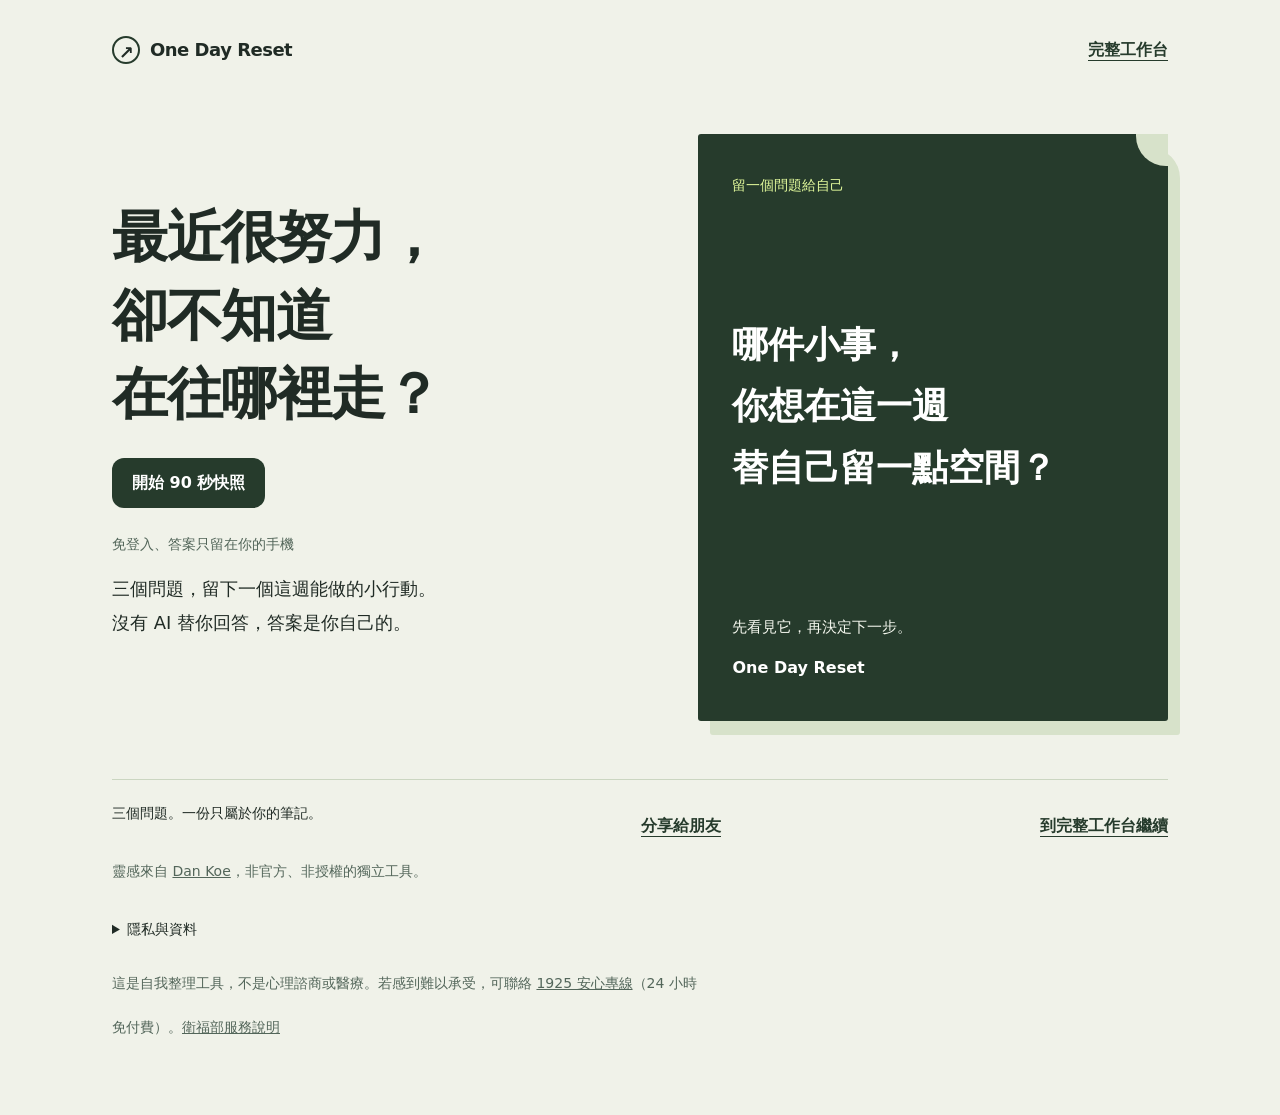
==== commit 686216c3: "Add local failure diagnostics and original launch drafts" ====
--- a/index.html
+++ b/index.html
@@ -211,21 +211,21 @@
     <div>
       <a class="brand" href="#overview" data-view="overview"><span class="brand-mark">↗</span><span>ONE DAY<br/>RESET</span></a>
       <div class="sidebar-desc">一天人生重整工作台</div>
-      <p class="side-label">YOUR JOURNEY</p>
+      <p class="side-label">你的整理路徑</p>
       <nav class="nav" id="nav"></nav>
     </div>
     <div class="side-bottom">
       <div class="side-progress" aria-live="polite">
-        <div><strong id="sidePercent">0%</strong> <span>已完成</span></div>
+        <div><strong id="sidePercent">0%</strong> <span>已留下筆記</span></div>
         <div class="progress-line" aria-hidden="true"><div id="sideProgressFill" class="progress-fill"></div></div>
         <small id="sideProgressLabel">0 / 28 個核心節點</small>
       </div>
-      <div class="side-source">依 Dan Koe 的反思流程重新設計。<br/><a href="https://letters.thedankoe.com/p/how-to-fix-your-entire-life-in-1" target="_blank" rel="noopener noreferrer">閱讀作者完整原文 ↗</a></div>
+      <div class="side-source">靈感來自 Dan Koe，非官方、非授權的獨立工具。<br/><a href="https://letters.thedankoe.com/p/how-to-fix-your-entire-life-in-1" target="_blank" rel="noopener noreferrer">閱讀作者完整原文 ↗</a></div>
     </div>
   </aside>
   <main class="main" id="main" tabindex="-1">
     <div class="main-inner">
-      <div class="topbar"><div class="top-left"><span class="top-orbit"></span> PERSONAL RESET PROTOCOL <span id="topStage"></span></div><div class="save-pill" id="saveStatus">僅儲存在這台裝置</div></div>
+      <div class="topbar"><div class="top-left"><span class="top-orbit"></span> 一天整理工作台 <span id="topStage"></span></div><div class="save-pill" id="saveStatus">僅儲存在這台裝置</div></div>
       <div id="content" aria-live="polite"></div>
     </div>
   </main>
@@ -238,28 +238,28 @@
 const KEY = 'one-day-reset-tw-v1';
 const ORIGINAL_URL = 'https://letters.thedankoe.com/p/how-to-fix-your-entire-life-in-1';
 const morning = [
-  {id:'m1',n:1,group:'看清現況',title:'那些被你習慣的微小不滿',question:'有什麼長期不滿，你早已把它當成生活的正常部分？',hint:'從生活、工作、健康、人際關係挑一個最真實的切入點。先描述現象，不急著解決。',placeholder:'我一直以來都在忍受……'},
-  {id:'m2',n:2,group:'看清現況',title:'你重複抱怨的三件事',question:'回想過去一年，你反覆向別人或自己抱怨，卻始終沒有改變的三件事是什麼？',hint:'寫下具體事件或情境，避免只寫「很累」「沒時間」等空泛詞彙。',placeholder:'① ……\n② ……\n③ ……'},
-  {id:'m3',n:3,group:'看清現況',title:'行動比說法更誠實',question:'針對剛才的抱怨，如果旁人只能觀察你的行動，他會認為你真正重視什麼？',hint:'比較「我聲稱想要的」和「我實際花時間做的」。這是一個假設，不必當作對自己的判決。',placeholder:'我說我重視……，但實際行為像是在追求……'},
-  {id:'m4',n:4,group:'看清現況',title:'你不太願意承認的現實',question:'目前生活有哪件事，讓你很難坦然說給自己尊敬的人聽？',hint:'可以只描述你自己知道的部分。這份筆記完全不需給任何人看。',placeholder:'如果不再修飾，我會承認……'},
-  {id:'m5',n:5,group:'建立反願景',title:'五年後：沒有改變的週二',question:'假如接下來五年仍照同樣方式生活，請描寫一個普通星期二。',hint:'描寫早上醒來、身體感受、身邊的人、白天做的事，以及晚上睡前的心情。不要只寫抽象結果。',placeholder:'早上醒來，我在……\n白天我……\n晚上我感覺……'},
-  {id:'m6',n:6,group:'建立反願景',title:'十年後：那些關閉的選項',question:'若這條路再延續十年，有哪些選擇、體驗或關係可能就此錯過？',hint:'寫具體損失，而不是誇張的恐嚇情節。',placeholder:'十年後，我最可能錯過的是……'},
-  {id:'m7',n:7,group:'建立反願景',title:'回望一生，最可惜的空白',question:'若終其一生都選擇熟悉、保險的路線，你會因為哪些「不曾嘗試」而遺憾？',hint:'不必否定安穩生活，只需要辨認你自己真的在乎的未竟之事。',placeholder:'我一直沒有讓自己去……'},
-  {id:'m8',n:8,group:'建立反願景',title:'在現實中看見那條軌跡',question:'你有沒有看過沿著類似模式生活了更久的人？看到他，你對自己的未來有什麼感受？',hint:'可以是認識的人，也可以寫一個觀察到的生活樣貌；不需要評斷對方。',placeholder:'我想到的是……，這讓我感覺……'},
-  {id:'m9',n:9,group:'建立反願景',title:'你得放下哪個自我標籤',question:'如果真的要改變，有哪句「我就是這種人」可能必須被重新檢驗？放下它會有什麼社交代價？',hint:'例如「我向來不擅長……」。試著探索這個標籤帶給你的便利與限制。',placeholder:'我常對自己說「我是……的人」；放下它代表……'},
-  {id:'m10',n:10,group:'建立反願景',title:'不那麼好聽的拖延理由',question:'若不使用漂亮的藉口，你認為自己至今沒改變的原因可能是什麼？',hint:'不用羞辱自己。害怕、疲倦、資源不足也可能真實存在；盡量把推測與事實分開。',placeholder:'我猜自己可能在害怕……，也有現實限制……'},
-  {id:'m11',n:11,group:'建立反願景',title:'迴避行為在保護什麼',question:'如果某種慣性是在保護你不受傷，它替你躲掉了什麼，同時又讓你付出什麼代價？',hint:'例如保護自己不受批評、避免被拒絕或保住熟悉感；不一定只有心理因素。',placeholder:'這個模式可能在保護……，但它也讓我失去……'},
-  {id:'m13',n:13,group:'描繪願景',title:'三年後：你想過的普通週二',question:'暫時把可行性放一旁。三年後，你理想中的一個平凡星期二會怎麼過？',hint:'和第 5 題一樣具體：醒來在哪裡、跟誰相處、如何安排工作、身體狀態與晚上的心情。',placeholder:'三年後的早晨……\n白天……\n晚上……'},
-  {id:'m14',n:14,group:'描繪願景',title:'替未來的自己定義一個身份',question:'若那種生活對你來說已十分自然，你會如何形容自己的行事原則？',hint:'用「我是會……的人」造句，盡量指向可觀察的行動，而非空泛形容詞。',placeholder:'我是會……的人。'},
-  {id:'m15',n:15,group:'描繪願景',title:'這一週，先做哪一步',question:'如果你已經開始用新身份生活，本週你會做的第一個小行動是什麼？',hint:'小到一週之內真的能完成，不需要是一個驚天動地的決定。',placeholder:'本週我願意完成……'}
+  {id:'m1',n:1,group:'看清現況',title:'那些被你習慣的微小不滿',question:"生活裡哪個反覆出現的情境，讓你默默花掉很多力氣？",hint:'從生活、工作、健康、人際關係挑一個最真實的切入點。先描述現象，不急著解決。',placeholder:'我一直以來都在忍受……'},
+  {id:'m2',n:2,group:'看清現況',title:'你重複抱怨的三件事',question:"挑幾件常被你提起、但日常安排還沒有跟著調整的事。最近一次發生了什麼？",hint:'寫下具體事件或情境，避免只寫「很累」「沒時間」等空泛詞彙。',placeholder:'① ……\n② ……\n③ ……'},
+  {id:'m3',n:3,group:'看清現況',title:'行動比說法更誠實',question:"回看最近一週的時間分配：哪件事得到最多空間？這和你在乎的事相合嗎？",hint:'比較「我聲稱想要的」和「我實際花時間做的」。這是一個假設，不必當作對自己的判決。',placeholder:'我說我重視……，但實際行為像是在追求……'},
+  {id:'m4',n:4,group:'看清現況',title:'你不太願意承認的現實',question:"如果這份筆記只需要對自己誠實，你想先記下哪個目前的事實？",hint:'可以只描述你自己知道的部分。這份筆記完全不需給任何人看。',placeholder:'如果不再修飾，我會承認……'},
+  {id:'m5',n:5,group:'建立反願景',title:'五年後：沒有改變的週二',question:"把現在的日常一直往前延伸。哪些畫面讓你想為自己留一條不同的路？",hint:'描寫早上醒來、身體感受、身邊的人、白天做的事，以及晚上睡前的心情。不要只寫抽象結果。',placeholder:'早上醒來，我在……\n白天我……\n晚上我感覺……'},
+  {id:'m6',n:6,group:'建立反願景',title:'十年後：那些關閉的選項',question:"日常安排如果一直不變，有哪些你在意的選擇可能慢慢被擠掉？",hint:'寫具體損失，而不是誇張的恐嚇情節。',placeholder:'十年後，我最可能錯過的是……'},
+  {id:'m7',n:7,group:'建立反願景',title:'回望一生，最可惜的空白',question:"想想還沒有試過、卻一直放在心上的事。你願意替其中哪一件留個位置？",hint:'不必否定安穩生活，只需要辨認你自己真的在乎的未竟之事。',placeholder:'我一直沒有讓自己去……'},
+  {id:'m8',n:8,group:'建立反願景',title:'在現實中看見那條軌跡',question:"你觀察過哪些生活安排的長期影響？其中有什麼值得提醒自己？",hint:'可以是認識的人，也可以寫一個觀察到的生活樣貌；不需要評斷對方。',placeholder:'我想到的是……，這讓我感覺……'},
+  {id:'m9',n:9,group:'建立反願景',title:'你得放下哪個自我標籤',question:"你常用哪句話解釋「自己做不到」？這句自我描述還適合現在的你嗎？",hint:'例如「我向來不擅長……」。試著探索這個標籤帶給你的便利與限制。',placeholder:'我常對自己說「我是……的人」；放下它代表……'},
+  {id:'m10',n:10,group:'建立反願景',title:'不那麼好聽的拖延理由',question:"要開始調整，你目前缺的是休息、資源、支持，還是另一種安排？先寫下你知道的阻礙。",hint:'不用羞辱自己。害怕、疲倦、資源不足也可能真實存在；盡量把推測與事實分開。',placeholder:'我猜自己可能在害怕……，也有現實限制……'},
+  {id:'m11',n:11,group:'建立反願景',title:'迴避行為在保護什麼',question:"一個熟悉的做法，常會帶來短暫安心。你的哪個做法如此？你想調整哪個取捨？",hint:'例如保護自己不受批評、避免被拒絕或保住熟悉感；不一定只有心理因素。',placeholder:'這個模式可能在保護……，但它也讓我失去……'},
+  {id:'m13',n:13,group:'描繪願景',title:'三年後：你想過的普通週二',question:"把三年後一個平日的場景留下來：周圍是什麼、你正在做什麼、心裡感覺如何？",hint:'和第 5 題一樣具體：醒來在哪裡、跟誰相處、如何安排工作、身體狀態與晚上的心情。',placeholder:'三年後的早晨……\n白天……\n晚上……'},
+  {id:'m14',n:14,group:'描繪願景',title:'替未來的自己定義一個身份',question:"在那個日常裡，你會反覆做出什麼選擇？把它放進「我是會＿＿的人」。",hint:'用「我是會……的人」造句，盡量指向可觀察的行動，而非空泛形容詞。',placeholder:'我是會……的人。'},
+  {id:'m15',n:15,group:'描繪願景',title:'這一週，先做哪一步',question:"這一週，哪件小事值得你在行事曆裡留出一小段時間？",hint:'小到一週之內真的能完成，不需要是一個驚天動地的決定。',placeholder:'本週我願意完成……'}
 ];
 const checkpoints = [
-  {id:'d1',time:'11:00',title:'停下手邊的慣性',question:'我正在用現在的行為，迴避哪件更重要的事？'},
-  {id:'d2',time:'13:30',title:'回顧過去兩小時',question:'如果只看這兩小時的行動，旁人會以為我想過怎樣的生活？'},
-  {id:'d3',time:'15:15',title:'校準你的方向',question:'眼前這些選擇，正在讓我更靠近哪一種未來？'},
-  {id:'d4',time:'17:00',title:'找出被忽視的大事',question:'我把什麼明明重要的事，假裝成了不急或不重要？'},
-  {id:'d5',time:'19:30',title:'分辨想要與保護',question:'今天哪些行為是為了維持熟悉的自我形象，而非真的想做？'},
-  {id:'d6',time:'21:00',title:'找回有感覺的時刻',question:'今天哪些時候最有活力？哪些時候最麻木？'}
+  {id:'d1',time:'10:17',title:'停下手邊的慣性',question:"此刻的注意力落在哪裡？有沒有一件事值得我轉過頭看一眼？"},
+  {id:'d2',time:'12:43',title:'回顧過去兩小時',question:"回看剛才的一段時間，我把空間留給了哪些事情？"},
+  {id:'d3',time:'14:26',title:'校準你的方向',question:"剛做的小選擇若慢慢累積，我希望它帶我走向哪裡？"},
+  {id:'d4',time:'16:11',title:'找出被忽視的大事',question:"今天有哪件在意的事，還可以替它騰出一點空間？"},
+  {id:'d5',time:'18:38',title:'分辨想要與保護',question:"我正在維持哪個熟悉的安排？它現在還照顧得到我的需要嗎？"},
+  {id:'d6',time:'20:53',title:'找回有感覺的時刻',question:"今天精神在哪些情境升起或落下？我想記住哪個線索？"}
 ];
 const bonus = [
   {id:'b1',title:'如果不需要維持別人眼中的那個我，生活會如何不同？'},
@@ -267,13 +267,13 @@
   {id:'b3',title:'明天最小、最可行的改變版本是什麼？'}
 ];
 const evening = [
-  {id:'e16',n:16,group:'找出核心阻力',title:'今天最深的發現',question:'在今天的觀察後，你對「為什麼一直卡住」有什麼新的理解？',hint:'列出一個最有根據的發現；如果還不確定，也可以記下待驗證的猜想。',placeholder:'我原本以為……，現在我發現可能是……'},
-  {id:'e17',n:17,group:'找出核心阻力',title:'幫內在阻力取名字',question:'最常讓你偏離目標的內在信念或習慣模式是什麼？',hint:'不要把問題全部歸因於他人，但也不必否認真實存在的外在限制。',placeholder:'我需要辨認的模式是……'},
-  {id:'e18',n:18,group:'萃取方向',title:'一句話：我的反願景',question:'把你不願再走向的未來，濃縮成一句會提醒自己的話。',hint:'它是方向提示，不是用來責罵自己。',placeholder:'我不願再讓人生變成……'},
-  {id:'e19',n:19,group:'萃取方向',title:'一句話：我的願景',question:'把你願意投入心力建立的生活，用一句話寫清楚。',hint:'先有可行的初版就好，日後可以隨經驗修改。',placeholder:'我要建立一種能夠……的生活。'},
-  {id:'e20',n:20,group:'縮小到行動',title:'一年後，什麼證明你變了',question:'一年後，哪一項具體、看得見的成果，最能說明你已打破舊模式？',hint:'只選一個核心指標，不要同時列下十個互相競爭的目標。',placeholder:'一年後，我希望已經……'},
-  {id:'e21',n:21,group:'縮小到行動',title:'接下來一個月的里程碑',question:'未來一個月要完成什麼，才能讓那個一年成果更有可能實現？',hint:'最好是一個可驗收的專案、能力或成果，而不是「更努力」。',placeholder:'未來 30 天，我會完成……'},
-  {id:'e22',n:22,group:'縮小到行動',title:'明天的 2–3 個行動任務',question:'明天預留哪些具體時段，做出符合新身份的行動？',hint:'避免寫成「改掉拖延」，試著寫「09:00–09:30 完成第一版草稿」之類可開始的動作。',placeholder:''}
+  {id:'e16',n:16,group:'找出核心阻力',title:'今天最深的發現',question:"把今天的筆記放在一起：你對卡住的情境，多看見了哪個線索？",hint:'列出一個最有根據的發現；如果還不確定，也可以記下待驗證的猜想。',placeholder:'我原本以為……，現在我發現可能是……'},
+  {id:'e17',n:17,group:'找出核心阻力',title:'幫內在阻力取名字',question:"選一個可以調整的習慣或想法，用自己的詞替它做個記號。",hint:'不要把問題全部歸因於他人，但也不必否認真實存在的外在限制。',placeholder:'我需要辨認的模式是……'},
+  {id:'e18',n:18,group:'萃取方向',title:'一句話：我的反願景',question:"留下一句方向提醒：有哪些日常畫面，我不想再一直重複？",hint:'它是方向提示，不是用來責罵自己。',placeholder:'我不願再讓人生變成……'},
+  {id:'e19',n:19,group:'萃取方向',title:'一句話：我的願景',question:"留下一句方向提醒：什麼樣的日常，值得我慢慢靠近？",hint:'先有可行的初版就好，日後可以隨經驗修改。',placeholder:'我要建立一種能夠……的生活。'},
+  {id:'e20',n:20,group:'縮小到行動',title:'一年後，什麼證明你變了',question:"過一年回頭看時，你希望看見哪個具體變化？",hint:'只選一個核心指標，不要同時列下十個互相競爭的目標。',placeholder:'一年後，我希望已經……'},
+  {id:'e21',n:21,group:'縮小到行動',title:'接下來一個月的里程碑',question:"接下來四週，你想完成哪個小成果，好讓那個變化開始有形狀？",hint:'最好是一個可驗收的專案、能力或成果，而不是「更努力」。',placeholder:'未來 30 天，我會完成……'},
+  {id:'e22',n:22,group:'縮小到行動',title:'明天的 2–3 個行動任務',question:"明天有哪些小時段，適合放入一兩件朝向新方向的事？",hint:'避免寫成「改掉拖延」，試著寫「09:00–09:30 完成第一版草稿」之類可開始的動作。',placeholder:''}
 ];
 const navItems = [
   {id:'overview',n:'◎',title:'旅程總覽',small:'開始這一天'},
@@ -326,21 +326,21 @@
   const idx=el('questionIndex');if(idx&&['morning','evening'].includes(state.view)){const qset=state.view==='morning'?morning:evening;const buttons=idx.querySelectorAll('[data-question-number]');if(buttons.length===qset.length){buttons.forEach(btn=>{const i=Number(btn.dataset.questionNumber),q=qset[i];if(!q)return;const filled=q.id==='e22'?stats().quests>=2:isFilled((state.view==='morning'?state.morning:state.evening)[q.id]);btn.classList.toggle('done',filled)})}}
 }
 function renderNav(){const s=stats();const badge={morning:`${s.m}/14`,day:`${s.d}/6`,evening:`${s.e+s.action}/7`,plan:`${s.percent}%`};el('nav').innerHTML=navItems.map(v=>`<button type="button" class="nav-button ${v.id===state.view?'active':''}" data-view="${v.id}" aria-current="${v.id===state.view?'page':'false'}"><span class="nav-index">${v.n}</span><span class="nav-text">${esc(v.title)}<small>${esc(badge[v.id]||v.small)}</small></span></button>`).join('')}
-function headings(kind){const s=stats();if(kind==='morning')return `<header class="page-heading"><div><p class="eyebrow">PHASE 01 / MORNING · 建議 15–30 分鐘起步</p><h1>先看清自己。<br/>再選擇方向。</h1><p class="lead">你將先寫下正在忍受的現況，描繪不願抵達的未來，最後勾勒真正想過的生活。不知道答案時可以先略過，稍後回來。</p></div><div class="counter" id="currentCounter"><strong>${s.m} / 14</strong><span>題已有回答</span></div></header>`;
-if(kind==='day')return `<header class="page-heading"><div><p class="eyebrow">PHASE 02 / DAYTIME · 六次短暫中斷</p><h1>打斷自動駕駛，<br/>觀察真正的選擇。</h1><p class="lead">把提醒排進今天，並在提醒出現時停下來思考 1–3 分鐘。記錄文字可選；每做完一次，勾選「已完成這次觀察」。</p></div><div class="counter" id="currentCounter"><strong>${s.d} / 6</strong><span>次觀察完成</span></div></header>`;
-return `<header class="page-heading"><div><p class="eyebrow">PHASE 03 / EVENING · 將洞察轉成方向</p><h1>帶著今天的發現，<br/>寫出明天的行動。</h1><p class="lead">不追求完美的人生宣言。先提煉方向，再從一年、一個月一路縮小到明天的 2–3 個具體動作。</p></div><div class="counter" id="currentCounter"><strong>${s.e+s.action} / 7</strong><span>題已有回答</span></div></header>`;
-}
-function overview(){const s=stats();return `<section class="hero"><div class="hero-main"><p class="eyebrow" style="color:#577b4a">A PRACTICAL ONE-DAY SELF-REFLECTION</p><h1>停止空想。<br/>重新設計<br/>你的每一天。</h1><p>這不是「一天治好人生」的保證，而是一套有順序的反思與行動練習。從不想要的未來開始，反推出今天可以踏出的第一步。</p><button class="btn btn-dark" type="button" data-view="morning">${s.m?'繼續早晨練習':'開始第一個問題'} <span aria-hidden="true">↗</span></button></div><div class="hero-aside"><div><p class="caption">YOUR CURRENT PROGRESS</p><big>${s.percent}%</big></div><div style="position:relative;z-index:1"><p style="font-size:18px;color:#f3fbe8;font-weight:800">不需要一次寫完。</p><p>寫得真實，比快速通關更重要。每次輸入都會存於此瀏覽器。</p></div></div></section><div class="section-label">THE PROTOCOL / 三個階段</div><div class="overview-grid"><article class="overview-card"><div class="num">01 / MORNING</div><h3>看清現況與未來</h3><p>14 個引導提問，建立反願景、理想願景與新的行動身份。</p><div class="foot"><span>${s.m} / 14 已回答</span><button class="btn btn-quiet btn-sm" data-view="morning">前往 →</button></div></article><article class="overview-card"><div class="num">02 / DAYTIME</div><h3>六次自我檢查</h3><p>依照作者安排的時段，觀察當下行為、迴避、取捨與注意力。</p><div class="foot"><span>${s.d} / 6 已完成</span><button class="btn btn-quiet btn-sm" data-view="day">前往 →</button></div></article><article class="overview-card"><div class="num">03 / EVENING</div><h3>整合洞察與任務</h3><p>7 個收斂題目，建構一年、一個月與明天的可執行計畫。</p><div class="foot"><span>${s.e+s.action} / 7 已回答</span><button class="btn btn-quiet btn-sm" data-view="evening">前往 →</button></div></article></div><div class="info-strip"><strong>如何使用：</strong> 建議用整天分三段完成；你可以跳題、修改答案，也可直接先看任務面板。作者特別強調「問題要自己思考」，因此這個工具不會自動生成你的個人答案。部分題目可能讓人不舒服，可以暫停或略過；它不是心理治療或成功保證。</div><div class="report-tools"><button class="btn btn-outline btn-sm" data-view="plan">查看任務面板 →</button><button class="btn btn-outline btn-sm" data-action="export-json">匯出資料備份</button><a class="btn btn-quiet btn-sm" href="${ORIGINAL_URL}" target="_blank" rel="noopener noreferrer">作者原文 ↗</a></div>`}
-function focused(kind){const questions=kind==='morning'?morning:evening;const i=kind==='morning'?state.mi:state.ei;const q=questions[i];const answers=kind==='morning'?state.morning:state.evening;const field=q.id==='e22'?`<div class="quest-editor">${state.quests.map((t,j)=>`<div class="quest-edit-row"><b>${j+1}</b><label class="sr-only" for="quest${j}">明天任務 ${j+1}</label><input id="quest${j}" type="text" data-quest="${j}" maxlength="400" value="${esc(t.text)}" placeholder="${j===2?'第三個任務（選填）':'要做的具體動作'}"/><label class="sr-only" for="questTime${j}">任務 ${j+1} 的開始時間</label><input id="questTime${j}" type="time" data-quest-time="${j}" value="${esc(t.time)}"/></div>`).join('')}</div><p class="quest-footnote">至少寫 2 個行動會計入完成進度。你可以到「人生任務面板」勾選明天的完成狀態。</p>`:`<label class="input-label" for="focusedAnswer"><span>你的真實回答</span><span>可隨時修改，直接自動儲存</span></label><textarea id="focusedAnswer" data-answer="${q.id}" maxlength="15000" placeholder="${esc(q.placeholder)}">${esc(answers[q.id]||'')}</textarea>`;
-return `${headings(kind)}<div class="meter" aria-hidden="true">${questions.map((_,j)=>`<span class="${j<=i?'active':''}"></span>`).join('')}</div><div class="workspace"><section class="question-card"><div class="question-meta"><span class="tag ${q.group==='建立反願景'?'tag-warm':''}">${esc(q.group)}</span><span class="qid">QUESTION ${String(i+1).padStart(2,'0')} / ${questions.length} · 原文 #${q.n}</span></div><h2>${esc(q.title)}</h2><p class="prompt">${esc(q.question)}</p><div class="think"><strong>思考提示：</strong> ${esc(q.hint)}</div>${field}<div class="question-footer"><span class="helper-text">${i===questions.length-1?'這是此階段最後一題。':'不確定時，可直接前往下一題。'}</span><div class="question-tools"><button type="button" class="btn btn-outline btn-sm" data-step="-1" ${i===0?'disabled':''}>← 上一題</button><button type="button" class="btn btn-dark btn-sm" data-step="1">${i===questions.length-1?(kind==='morning'?'前往白天階段 →':'前往任務面板 →'):'下一題 →'}</button></div></div></section><aside class="question-index" id="questionIndex"><div class="page-mini">QUICK NAVIGATION</div><p>選擇任何問題；綠色代表已有內容。</p><div class="index-grid">${questions.map((item,j)=>`<button type="button" data-question-number="${j}" class="index-btn ${i===j?'active':''} ${item.id==='e22'?stats().quests>=2?'done':'':isFilled(answers[item.id])?'done':''}" aria-label="前往第 ${item.n} 題" title="${esc(item.title)}">${item.n}</button>`).join('')}</div><div class="aside-note">作者公開版本的早晨題號從 11 直接跳到 13；這裡保留原編號，沒有漏放內容。<br/><br/>你可以按 Ctrl + Enter 前往下一題。</div></aside></div>`;
-}
-function daytime(){return `${headings('day')}<div class="schedule-toolbar"><span>練習日期</span><label class="sr-only" for="practiceDate">練習日期</label><input id="practiceDate" type="date" data-date value="${esc(state.date)}"/><button type="button" class="btn btn-dark btn-sm" data-action="calendar">↓ 匯出 6 個行事曆提醒 (.ics)</button></div><section class="time-grid">${checkpoints.map((d,i)=>`<article class="time-card ${state.dayDone[d.id]?'done':''}" id="card-${d.id}"><div class="time-card-top"><span class="tag">CHECK-IN ${String(i+1).padStart(2,'0')}</span><label class="sr-only" for="time-${d.id}">提醒 ${i+1} 時間</label><input class="time-input" type="time" id="time-${d.id}" data-time="${d.id}" value="${esc(state.times[d.id]||d.time)}"/></div><h3>${esc(d.title)}</h3><p>${esc(d.question)}</p><label class="sr-only" for="note-${d.id}">這次觀察的筆記</label><textarea id="note-${d.id}" data-note="${d.id}" placeholder="可選填：我注意到……">${esc(state.dayNotes[d.id]||'')}</textarea><label class="checkbox-line"><input type="checkbox" data-done="${d.id}" ${state.dayDone[d.id]?'checked':''} /><span>已完成這次觀察</span></label></article>`).join('')}</section><details class="expand-box"><summary>更多思考題｜通勤、散步時可使用（選填）</summary><div class="bonus-grid">${bonus.map(q=>`<div class="bonus-item"><label for="${q.id}">${esc(q.title)}</label><textarea id="${q.id}" data-bonus="${q.id}" placeholder="把想到的事寫在這裡……">${esc(state.bonus[q.id]||'')}</textarea></div>`).join('')}</div></details><div class="info-strip"><strong>提醒說明：</strong> 時間是原作者建議的例子，可依你的課表或行程自由調整。點「匯出行事曆」會產生含提醒的 .ics 檔，需由你匯入手機或電腦日曆；網頁關閉後不會自行跳出通知。</div><div class="report-tools"><button class="btn btn-outline" data-view="morning">← 回到早晨</button><button class="btn btn-dark" data-view="evening">前往夜晚練習 →</button></div>`}
+function headings(kind){const s=stats();if(kind==='morning')return `<header class="page-heading"><div><p class="eyebrow">早上 · 建議 15–30 分鐘起步</p><h1>先看清自己。<br/>再選擇方向。</h1><p class="lead">你將先寫下正在忍受的現況，描繪不願抵達的未來，最後勾勒真正想過的生活。不知道答案時可以先略過，稍後回來。</p></div><div class="counter" id="currentCounter"><strong>${s.m} / 14</strong><span>題已有回答</span></div></header>`;
+if(kind==='day')return `<header class="page-heading"><div><p class="eyebrow">白天 · 六次，每次約 1–3 分鐘</p><h1>打斷自動駕駛，<br/>觀察真正的選擇。</h1><p class="lead">把提醒排進今天，並在提醒出現時停下來思考 1–3 分鐘。記錄文字可選；每做完一次，勾選「已完成這次觀察」。</p></div><div class="counter" id="currentCounter"><strong>${s.d} / 6</strong><span>次觀察完成</span></div></header>`;
+return `<header class="page-heading"><div><p class="eyebrow">晚上 · 約 15–20 分鐘，整理方向</p><h1>帶著今天的發現，<br/>寫出明天的行動。</h1><p class="lead">不追求完美的人生宣言。先提煉方向，再從一年、一個月一路縮小到明天的 2–3 個具體動作。</p></div><div class="counter" id="currentCounter"><strong>${s.e+s.action} / 7</strong><span>題已有回答</span></div></header>`;
+}
+function overview(){const s=stats();return `<section class="hero"><div class="hero-main"><p class="eyebrow" style="color:#577b4a">用一天，分段整理自己</p><h1>停止空想。<br/>重新設計<br/>你的每一天。</h1><p>這不是「一天治好人生」的保證，而是一套有順序的反思與行動練習。從不想要的未來開始，反推出今天可以踏出的第一步。</p><button class="btn btn-dark" type="button" data-view="morning">${s.m?'繼續早晨練習':'開始第一個問題'} <span aria-hidden="true">↗</span></button></div><div class="hero-aside"><div><p class="caption">已留下的筆記</p><big>${s.percent}%</big></div><div style="position:relative;z-index:1"><p style="font-size:18px;color:#f3fbe8;font-weight:800">不需要一次寫完。</p><p>寫得真實，比快速通關更重要。每次輸入都會存於此瀏覽器。</p></div></div></section><div class="section-label">三個階段，可分開進行</div><div class="overview-grid"><article class="overview-card"><div class="num">早上 · 約 15–30 分鐘</div><h3>看清現況與未來</h3><p>14 個引導提問，建立反願景、理想願景與新的行動身份。</p><div class="foot"><span>${s.m} / 14 已回答</span><button class="btn btn-quiet btn-sm" data-view="morning">前往 →</button></div></article><article class="overview-card"><div class="num">白天 · 每次約 1–3 分鐘</div><h3>六次自我檢查</h3><p>用六個分散的可調整時段，觀察當下行為、迴避、取捨與注意力。</p><div class="foot"><span>${s.d} / 6 已完成</span><button class="btn btn-quiet btn-sm" data-view="day">前往 →</button></div></article><article class="overview-card"><div class="num">晚上 · 約 15–20 分鐘</div><h3>整合洞察與任務</h3><p>7 個收斂題目，建構一年、一個月與明天的可執行計畫。</p><div class="foot"><span>${s.e+s.action} / 7 已回答</span><button class="btn btn-quiet btn-sm" data-view="evening">前往 →</button></div></article></div><div class="info-strip"><strong>如何使用：</strong> 建議用整天分三段完成；你可以跳題、修改答案，也可直接先看任務面板。作者特別強調「問題要自己思考」，因此這個工具不會自動生成你的個人答案。部分題目可能讓人不舒服，可以暫停或略過；它不是心理治療或成功保證。</div><div class="report-tools"><button class="btn btn-outline btn-sm" data-view="plan">查看任務面板 →</button><button class="btn btn-outline btn-sm" data-action="export-json">匯出資料備份</button><a class="btn btn-quiet btn-sm" href="${ORIGINAL_URL}" target="_blank" rel="noopener noreferrer">作者原文 ↗</a></div>`}
+function focused(kind){const questions=kind==='morning'?morning:evening;const i=kind==='morning'?state.mi:state.ei;const q=questions[i];const answers=kind==='morning'?state.morning:state.evening;const field=q.id==='e22'?`<div class="quest-editor">${state.quests.map((t,j)=>`<div class="quest-edit-row"><b>${j+1}</b><label class="sr-only" for="quest${j}">明天任務 ${j+1}</label><input id="quest${j}" type="text" data-quest="${j}" maxlength="400" value="${esc(t.text)}" placeholder="${j===2?'第三個任務（選填）':'要做的具體動作'}"/><label class="sr-only" for="questTime${j}">任務 ${j+1} 的開始時間</label><input id="questTime${j}" type="time" data-quest-time="${j}" value="${esc(t.time)}"/></div>`).join('')}</div><p class="quest-footnote">行動可自由略過。原有進度以兩個行動算一個節點；只寫一件也值得留下。</p>`:`<label class="input-label" for="focusedAnswer"><span>你的真實回答</span><span>可隨時修改，直接自動儲存</span></label><textarea id="focusedAnswer" data-answer="${q.id}" maxlength="15000" placeholder="${esc(q.placeholder)}">${esc(answers[q.id]||'')}</textarea>`;
+return `${headings(kind)}<div class="meter" aria-hidden="true">${questions.map((_,j)=>`<span class="${j<=i?'active':''}"></span>`).join('')}</div><div class="workspace"><section class="question-card"><div class="question-meta"><span class="tag ${q.group==='建立反願景'?'tag-warm':''}">${esc(q.group)}</span><span class="qid">第 ${i+1} / ${questions.length} 題</span></div><h2>${esc(q.title)}</h2><p class="prompt">${esc(q.question)}</p><div class="think"><strong>思考提示：</strong> ${esc(q.hint)}</div>${field}<div class="question-footer"><span class="helper-text">${i===questions.length-1?'這是此階段最後一題。':'不確定時，可直接前往下一題。'}</span><div class="question-tools"><button type="button" class="btn btn-outline btn-sm" data-step="-1" ${i===0?'disabled':''}>← 上一題</button><button type="button" class="btn btn-dark btn-sm" data-step="1">${i===questions.length-1?(kind==='morning'?'前往白天階段 →':'前往任務面板 →'):'下一題 →'}</button></div></div></section><aside class="question-index" id="questionIndex"><div class="page-mini">選擇題目</div><p>選擇任何問題；綠色代表已有內容。</p><div class="index-grid">${questions.map((item,j)=>`<button type="button" data-question-number="${j}" class="index-btn ${i===j?'active':''} ${item.id==='e22'?stats().quests>=2?'done':'':isFilled(answers[item.id])?'done':''}" aria-label="前往第 ${item.n} 題" title="${esc(item.title)}">${item.n}</button>`).join('')}</div><div class="aside-note">作者公開版本的早晨題號從 11 直接跳到 13；這裡保留原編號，沒有漏放內容。<br/><br/>你可以按 Ctrl + Enter 前往下一題。</div></aside></div>`;
+}
+function daytime(){return `${headings('day')}<div class="schedule-toolbar"><span>練習日期</span><label class="sr-only" for="practiceDate">練習日期</label><input id="practiceDate" type="date" data-date value="${esc(state.date)}"/><button type="button" class="btn btn-dark btn-sm" data-action="calendar">↓ 匯出 6 個行事曆提醒 (.ics)</button></div><section class="time-grid">${checkpoints.map((d,i)=>`<article class="time-card ${state.dayDone[d.id]?'done':''}" id="card-${d.id}"><div class="time-card-top"><span class="tag">第 ${i+1} 次停頓</span><label class="sr-only" for="time-${d.id}">提醒 ${i+1} 時間</label><input class="time-input" type="time" id="time-${d.id}" data-time="${d.id}" value="${esc(state.times[d.id]||d.time)}"/></div><h3>${esc(d.title)}</h3><p>${esc(d.question)}</p><label class="sr-only" for="note-${d.id}">這次觀察的筆記</label><textarea id="note-${d.id}" data-note="${d.id}" placeholder="可選填：我注意到……">${esc(state.dayNotes[d.id]||'')}</textarea><label class="checkbox-line"><input type="checkbox" data-done="${d.id}" ${state.dayDone[d.id]?'checked':''} /><span>已完成這次觀察</span></label></article>`).join('')}</section><details class="expand-box"><summary>更多思考題｜通勤、散步時可使用（選填）</summary><div class="bonus-grid">${bonus.map(q=>`<div class="bonus-item"><label for="${q.id}">${esc(q.title)}</label><textarea id="${q.id}" data-bonus="${q.id}" placeholder="把想到的事寫在這裡……">${esc(state.bonus[q.id]||'')}</textarea></div>`).join('')}</div></details><div class="info-strip"><strong>提醒說明：</strong> 時間是這個工具提供的分散起點，可依你的行程調整或略過。點「匯出行事曆」會產生含提醒的 .ics 檔，需由你匯入手機或電腦日曆；網頁關閉後不會自行跳出通知。</div><div class="report-tools"><button class="btn btn-outline" data-view="morning">← 回到早晨</button><button class="btn btn-dark" data-view="evening">前往夜晚練習 →</button></div>`}
 function vOrEmpty(v){return isFilled(v)?esc(v):'<span class="missing">尚未填寫；先完成對應題目</span>'}
-function plan(){const s=stats();const filledQuests=state.quests.filter(q=>isFilled(q.text));return `<div class="page-heading"><div><p class="eyebrow">YOUR LIFE GAME / 由答案生成的行動地圖</p><h1>把人生變成<br/>可行動的遊戲。</h1><p class="lead">依照作者最後的六個元素，把你寫下的「方向」映射成一場可以每天前進的遊戲。下方內容同步來自練習答案，不會替你憑空生成。</p></div><div class="counter"><strong>${s.total} / 28</strong><span>個核心節點</span></div></div><div class="identity-strip"><div class="identity-item"><small>NEW IDENTITY / 第 14 題</small><p>${vOrEmpty(state.morning.m14)}</p></div><div class="identity-item"><small>THE PATTERN / 第 17 題</small><p>${vOrEmpty(state.evening.e17)}</p></div></div><div class="plan-heading"><h2>你的六項遊戲設定</h2><span class="tag">隨時可以重新編輯</span></div><section class="plan-grid"><article class="plan-card"><div class="plan-sub">01 / 反願景 · 失敗代價</div><div class="plan-value">${vOrEmpty(state.evening.e18)}</div><a href="#evening" data-jump="e18">編輯第 18 題 ↗</a></article><article class="plan-card"><div class="plan-sub">02 / 願景 · 勝利方向</div><div class="plan-value">${vOrEmpty(state.evening.e19)}</div><a href="#evening" data-jump="e19">編輯第 19 題 ↗</a></article><article class="plan-card"><div class="plan-sub">03 / 一年目標 · 主線任務</div><div class="plan-value">${vOrEmpty(state.evening.e20)}</div><a href="#evening" data-jump="e20">編輯第 20 題 ↗</a></article><article class="plan-card"><div class="plan-sub">04 / 一個月專案 · 頭目挑戰</div><div class="plan-value">${vOrEmpty(state.evening.e21)}</div><a href="#evening" data-jump="e21">編輯第 21 題 ↗</a></article><article class="plan-card"><div class="plan-sub">05 / 每日槓桿 · 行動任務</div><div class="plan-value">${filledQuests.length?state.quests.filter(q=>isFilled(q.text)).map(q=>`<div style="margin-bottom:6px">${esc(q.time)} · ${esc(q.text)}</div>`).join(''):'<span class="missing">尚未安排明天的行動</span>'}</div><a href="#evening" data-jump="e22">編輯第 22 題 ↗</a></article><article class="plan-card"><div class="plan-sub">06 / 限制條件 · 遊戲規則</div><div class="plan-value">${vOrEmpty(state.constraints)}</div><div style="font-size:12px;color:#809080;margin-top:10px">可於下方直接修改</div></article><div class="constraint-card"><h3>哪些代價是你不願意付出的？</h3><p class="lead" style="font-size:13px">追求改變並不表示要犧牲一切。你希望守住哪些底線、關係或健康條件？這是作者六項設定中的「遊戲規則」。</p><label class="sr-only" for="constraints">你的限制條件</label><textarea id="constraints" data-constraints placeholder="例如：不以長期失眠換取工作進度；每週保留陪伴家人的時間……">${esc(state.constraints)}</textarea></div></section><section class="tomorrow-card"><p class="eyebrow" style="color:#d3edaa">TOMORROW / DAILY QUESTS</p><h2>明天，完成這些就好。</h2><p>勾選的是實際執行進度，不會影響上面的反思完成率。</p><div class="tomorrow-quests">${filledQuests.length?state.quests.map((q,i)=>isFilled(q.text)?`<label class="tomorrow-quest"><input type="checkbox" data-quest-done="${i}" ${q.done?'checked':''}/><strong>${esc(q.time)}</strong><span style="${q.done?'text-decoration:line-through':''}">${esc(q.text)}</span></label>`:'').join(''):'<div class="tomorrow-empty">還沒有明天的任務。回到夜晚第 22 題，先寫下兩個小行動。</div>'}</div></section><div class="report-tools"><button class="btn btn-dark" data-action="export-md">↓ 下載完整反思紀錄 (.md)</button><button class="btn btn-outline" data-action="export-json">↓ 備份資料 (.json)</button><button class="btn btn-outline" data-action="import">↑ 匯入備份</button><button class="btn btn-outline" data-action="print">列印 / 存 PDF</button><button class="btn btn-danger btn-sm danger-last" data-action="reset">清空所有資料</button></div><p class="footer-msg">隱私：所有回答只留在此瀏覽器的本機儲存空間，頁面不會上傳任何答案，無需登入；可選的操作統計不含回答，詳見快照首頁的隱私設定。不同瀏覽器／裝置的資料不會同步；清除網站資料或搬動檔案後可能讀不到原紀錄，建議定期下載 JSON 備份。若本機儲存被禁止，請務必匯出。<br/>方法改編自 <a href="${ORIGINAL_URL}" target="_blank" rel="noopener noreferrer">Dan Koe《How to fix your entire life in 1 day》</a>；中文引導、工具設計與補充提醒為此版本整理。</p>`}
-function render(){renderNav();el('topStage').textContent=state.view==='overview'?' / OVERVIEW':' / '+state.view.toUpperCase();const content=el('content');content.innerHTML=state.view==='overview'?overview():state.view==='morning'?focused('morning'):state.view==='day'?daytime():state.view==='evening'?focused('evening'):plan();updateProgress()}
+function plan(){const s=stats();const filledQuests=state.quests.filter(q=>isFilled(q.text));return `<div class="page-heading"><div><p class="eyebrow">六格人生遊戲卡 · 來自你的原話</p><h1>把人生變成<br/>可行動的遊戲。</h1><p class="lead">依照作者最後的六個元素，把你寫下的「方向」映射成一場可以每天前進的遊戲。下方內容同步來自練習答案，不會替你憑空生成。</p></div><div class="counter"><strong>${s.total} / 28</strong><span>個核心節點</span></div></div><div class="identity-strip"><div class="identity-item"><small>我的身份句 · 第 14 題</small><p>${vOrEmpty(state.morning.m14)}</p></div><div class="identity-item"><small>想調整的模式 · 第 17 題</small><p>${vOrEmpty(state.evening.e17)}</p></div></div><div class="plan-heading"><h2>你的六項遊戲設定</h2><span class="tag">隨時可以重新編輯</span></div><section class="plan-grid"><article class="plan-card"><div class="plan-sub">我想避開的日常</div><div class="plan-value">${vOrEmpty(state.evening.e18)}</div><a href="#evening" data-jump="e18">編輯第 18 題 ↗</a></article><article class="plan-card"><div class="plan-sub">我想靠近的生活</div><div class="plan-value">${vOrEmpty(state.evening.e19)}</div><a href="#evening" data-jump="e19">編輯第 19 題 ↗</a></article><article class="plan-card"><div class="plan-sub">一年後想看到的變化</div><div class="plan-value">${vOrEmpty(state.evening.e20)}</div><a href="#evening" data-jump="e20">編輯第 20 題 ↗</a></article><article class="plan-card"><div class="plan-sub">四週內的一個成果</div><div class="plan-value">${vOrEmpty(state.evening.e21)}</div><a href="#evening" data-jump="e21">編輯第 21 題 ↗</a></article><article class="plan-card"><div class="plan-sub">每天留出的小步驟</div><div class="plan-value">${filledQuests.length?state.quests.filter(q=>isFilled(q.text)).map(q=>`<div style="margin-bottom:6px">${esc(q.time)} · ${esc(q.text)}</div>`).join(''):'<span class="missing">尚未安排明天的行動</span>'}</div><a href="#evening" data-jump="e22">編輯第 22 題 ↗</a></article><article class="plan-card"><div class="plan-sub">我想守住的底線</div><div class="plan-value">${vOrEmpty(state.constraints)}</div><div style="font-size:12px;color:#809080;margin-top:10px">可於下方直接修改</div></article><div class="constraint-card"><h3>哪些代價是你不願意付出的？</h3><p class="lead" style="font-size:13px">追求改變並不表示要犧牲一切。你希望守住哪些底線、關係或健康條件？這是作者六項設定中的「遊戲規則」。</p><label class="sr-only" for="constraints">你的限制條件</label><textarea id="constraints" data-constraints placeholder="例如：不以長期失眠換取工作進度；每週保留陪伴家人的時間……">${esc(state.constraints)}</textarea></div></section><section class="tomorrow-card"><p class="eyebrow" style="color:#d3edaa">留給明天的小事</p><h2>明天，完成這些就好。</h2><p>勾選的是實際執行進度，不會影響上面的反思完成率。</p><div class="tomorrow-quests">${filledQuests.length?state.quests.map((q,i)=>isFilled(q.text)?`<label class="tomorrow-quest"><input type="checkbox" data-quest-done="${i}" ${q.done?'checked':''}/><strong>${esc(q.time)}</strong><span style="${q.done?'text-decoration:line-through':''}">${esc(q.text)}</span></label>`:'').join(''):'<div class="tomorrow-empty">還沒有明天的任務。回到夜晚第 22 題，先留下一個小行動。</div>'}</div></section><div class="report-tools"><button class="btn btn-dark" data-action="export-md">↓ 下載完整反思紀錄 (.md)</button><button class="btn btn-outline" data-action="export-json">↓ 備份資料 (.json)</button><button class="btn btn-outline" data-action="import">↑ 匯入備份</button><button class="btn btn-outline" data-action="print">列印 / 存 PDF</button><button class="btn btn-danger btn-sm danger-last" data-action="reset">清空所有資料</button></div><p class="footer-msg">隱私：所有回答只留在此瀏覽器的本機儲存空間，頁面不會上傳任何答案，無需登入；可選的操作統計不含回答，詳見快照首頁的隱私設定。不同瀏覽器／裝置的資料不會同步；清除網站資料或搬動檔案後可能讀不到原紀錄，建議定期下載 JSON 備份。若本機儲存被禁止，請務必匯出。<br/>方法改編自 <a href="${ORIGINAL_URL}" target="_blank" rel="noopener noreferrer">Dan Koe《How to fix your entire life in 1 day》</a>；中文引導、工具設計與補充提醒為此版本整理。</p>`}
+function render(){renderNav();el('topStage').textContent=' / '+(navItems.find(v=>v.id===state.view)?.title||'旅程總覽');const content=el('content');content.innerHTML=state.view==='overview'?overview():state.view==='morning'?focused('morning'):state.view==='day'?daytime():state.view==='evening'?focused('evening'):plan();updateProgress();document.dispatchEvent(new Event('reset:workbench-render'));}
 function move(v){if(!navItems.some(x=>x.id===v))return;state.view=v;save();render();window.scrollTo({top:0,behavior:'smooth'})}
-function step(n){const k=state.view==='morning'?'mi':'ei';const list=state.view==='morning'?morning:evening;const next=state[k]+n;if(next>=list.length){move(state.view==='morning'?'day':'plan');return}if(next<0)return;state[k]=next;save();render();window.scrollTo({top:0,behavior:'smooth'});}
-function download(filename,content,type){const blob=new Blob([content],{type});const url=URL.createObjectURL(blob);const link=document.createElement('a');link.href=url;link.download=filename;document.body.appendChild(link);link.click();link.remove();setTimeout(()=>URL.revokeObjectURL(url),1500)}
+function step(n){const k=state.view==='morning'?'mi':'ei';const list=state.view==='morning'?morning:evening;const next=state[k]+n;if(next>=list.length){document.dispatchEvent(new CustomEvent('reset:phase-end',{detail:{next:state.view==='morning'?'day':'plan'}}));return}if(next<0)return;state[k]=next;save();render();window.scrollTo({top:0,behavior:'smooth'});}
+function download(filename,content,type){const blob=new Blob([content],{type});if(window.ResetLocalUI){if(!window.ResetLocalUI.download(filename,blob))window.ResetLocalUI.manual(content,'下載未完成，請複製保存');return;}try{const url=URL.createObjectURL(blob);const link=document.createElement('a');link.href=url;link.download=filename;document.body.appendChild(link);try{link.click();}finally{link.remove();setTimeout(()=>URL.revokeObjectURL(url),30000);}}catch{alert('下載未完成，請保留此頁稍後再試。');}}
 function markdown(){const qtext=(a,id)=>isFilled(a[id])?a[id]:'（未填寫）';const x=['# 一天人生重整紀錄','',`- 練習日期：${state.date}`,'- 改編參考：'+ORIGINAL_URL,'','## 早晨｜現況、反願景與願景',''];for(const q of morning)x.push(`### ${q.n}. ${q.title}`,q.question,'',qtext(state.morning,q.id),'');x.push('## 白天｜六次自我檢查','');for(const q of checkpoints)x.push(`### ${state.times[q.id]||q.time}｜${q.title}`,q.question,`- 完成：${state.dayDone[q.id]?'是':'否'}`,qtext(state.dayNotes,q.id),'');x.push('### 額外思考','');for(const q of bonus)x.push(`- ${q.title}`,qtext(state.bonus,q.id),'');x.push('## 夜晚｜從洞察到行動','');for(const q of evening){x.push(`### ${q.n}. ${q.title}`,q.question,'');if(q.id==='e22'){state.quests.forEach((v,i)=>x.push(`- ${i+1}. [${v.done?'x':' '}] ${v.time} ${v.text||'（未填寫）'}`));x.push('')}else x.push(qtext(state.evening,q.id),'')}
  x.push('## 遊戲規則｜不可犧牲的事','',state.constraints||'（未填寫）','','## 一頁行動地圖','',`- 反願景：${qtext(state.evening,'e18')}`,`- 願景：${qtext(state.evening,'e19')}`,`- 一年使命：${qtext(state.evening,'e20')}`,`- 一個月專案：${qtext(state.evening,'e21')}`,`- 新身份：${qtext(state.morning,'m14')}`,'','> 這是自我反思工具，並非心理治療或成功保證。','');return x.join('\n')}
 function printReport(){const x=el('printSheet');let h=`<h1>一天人生重整｜個人反思報告</h1><p class="print-meta">練習日期：${esc(state.date)} · Dan Koe 方法整理 · ${esc(ORIGINAL_URL)}</p>`;for(const [title,qs,answers] of [['早晨：現況、反願景與願景',morning,state.morning],['夜晚：整理洞察與方向',evening.slice(0,-1),state.evening]]){h+=`<h2>${esc(title)}</h2>`;for(const q of qs)h+=`<div class="print-item"><h3>${q.n}. ${esc(q.title)}</h3><p>${esc(answers[q.id]||'（未填寫）')}</p></div>`}h+='<h2>白天：自我檢查</h2>';for(const q of checkpoints)h+=`<div class="print-item"><h3>${esc(state.times[q.id]||q.time)} ${esc(q.title)} ${state.dayDone[q.id]?'✓':''}</h3><p>${esc(state.dayNotes[q.id]||'（未記錄）')}</p></div>`;h+='<h2>明天的任務</h2>';for(const q of state.quests)if(isFilled(q.text))h+=`<p>${q.done?'☑':'☐'} ${esc(q.time)} ${esc(q.text)}</p>`;h+='<h2>不能犧牲的底線</h2><p>'+esc(state.constraints||'（未填寫）')+'</p>';x.innerHTML=h;window.print()}
@@ -376,6 +376,13 @@
 document.addEventListener('keydown',e=>{if(e.ctrlKey&&e.key==='Enter'&&['morning','evening'].includes(state.view)){e.preventDefault();step(1)}});
 el('importFile').addEventListener('change',async e=>{const f=e.target.files?.[0];if(!f)return;try{const raw=JSON.parse(await f.text());if(raw.format!=='one-day-reset-tw-v1'&&!('morning'in raw&&'evening'in raw))throw Error('檔案不是本工具的備份格式。');if(!confirm('匯入備份將覆蓋目前這個工作台的內容。確定繼續嗎？'))return;state=normalize(raw);save();render();window.scrollTo(0,0);alert('已成功匯入備份。')}catch(err){alert('匯入失敗：'+err.message)}finally{e.target.value=''}});
 document.addEventListener('reset:workbench',()=>{render();document.getElementById('main').focus({preventScroll:true});});
+// Local extension boundary: preserve the original state, keys and backup projection.
+window.ResetWorkbench=Object.freeze({
+  read:()=>JSON.parse(JSON.stringify(state)),
+  move,
+  checkpoints:()=>checkpoints.map(q=>({...q})),
+  bring(data){const values={m1:data.answers?.[0],m13:data.answers?.[1],m15:data.answers?.[2],m14:data.identity};const added=[];for(const [key,value]of Object.entries(values))if(!isFilled(state.morning[key])&&isFilled(value)){state.morning[key]=cleanText(value);added.push(key);}save();render();return added;}
+});
 render();
 })();
 </script>
@@ -383,6 +390,9 @@
 <script src="assets/analytics.js"></script>
 <script src="assets/privacy.js"></script>
 <script src="assets/calendar.js"></script>
+<script src="assets/local-ui.js"></script>
+<script src="assets/safety.js"></script>
+<script src="assets/workbench.js"></script>
 <script src="assets/growth.js"></script>
 </body>
 </html>
--- a/assets/growth.css
+++ b/assets/growth.css
@@ -13,6 +13,16 @@
 #growth .g-tags [aria-pressed=true]{background:#263b2c;color:white}
 #growth .g-starters{margin:0 0 16px}.g-starters button{display:block;margin:12px 0;white-space:normal;text-align:left;width:100%}
 .g-result-line{font-size:22px;line-height:1.8;white-space:pre-wrap;overflow-wrap:anywhere;font-weight:700}
+.g-line{display:inline-flex;align-items:center;justify-content:center;min-height:48px;border-radius:12px;padding:12px 20px;text-decoration:none;font-weight:650;background:#263b2c;color:white}
+#growth select{font:inherit;min-height:48px;padding:8px;border-radius:8px;border:1px solid #becdb4;width:100%;background:white;color:#202b25}
+.g-storage-warning{padding:12px;border-left:3px solid #8b301d;font-size:14px;color:#69321f}
+#reset-fallback{width:min(640px,calc(100% - 32px));max-height:90svh;overflow:auto;border:1px solid #becdb4;border-radius:16px;padding:24px;background:#fffefa;color:#202b25;font:16px/1.8 system-ui,"Microsoft JhengHei",sans-serif}
+#reset-fallback::backdrop{background:rgba(20,40,28,.65)}#reset-fallback h2{font-size:23px}#reset-fallback img{width:100%;height:auto;display:block}#reset-fallback textarea{width:100%;min-height:180px;font-size:16px}#reset-fallback button{min-height:48px;padding:12px 20px;border-radius:10px;margin-top:16px}
+@media(max-width:770px){.g-invite-actions>*{width:100%}}
+.app textarea,.app input[type=text],.app input[type=time],.app input[type=date]{font-size:16px!important;min-height:44px}.app .index-btn{min-height:44px;height:44px}.app .btn-sm,.app .nav-button,.app .checkbox-line{min-height:44px}.app .plan-card a,.app .footer-msg a{display:inline-flex;align-items:center;min-height:44px}.app .w-stop-note{color:#53665a;font-size:15px;border-left:3px solid #718f59;padding-left:12px}.app .question-index{box-shadow:none}.w-day-pager{display:none}.app .footer-msg,.app .helper-text,.app .think,.app .aside-note,.app .plan-card .missing{color:#53665a}
+#w-import{width:min(600px,calc(100% - 32px));max-height:90svh;overflow:auto;border:1px solid #becdb4;border-radius:16px;padding:24px;background:#fffefa;color:#202b25;font:16px/1.8 system-ui,"Microsoft JhengHei",sans-serif}#w-import::backdrop{background:rgba(20,40,28,.65)}#w-import p{white-space:pre-wrap;overflow-wrap:anywhere}
+@media(max-width:770px){.app .question-index{order:2}.app .time-card:not(.w-day-active){display:none}.w-day-pager{display:flex;gap:12px;flex-wrap:wrap;margin:24px 0}.w-day-pager p{width:100%}.app .question-card{min-height:0}.app .question-tools{flex-wrap:wrap}}
+@media print{#reset-fallback,#w-import{display:none!important}.w-print-grid{display:grid;grid-template-columns:1fr 1fr;gap:12pt}.w-print-grid section{border:1px solid #bbb;padding:8pt}.w-print-grid h2{font-size:13pt!important;margin-top:0!important}.w-print-grid p{font-size:10pt}}
 #growth button{border:0;font-weight:650;min-height:48px;border-radius:12px;padding:12px 20px;font-size:16px}
 #growth .g-primary{background:var(--forest);color:white}
 #growth .g-secondary{background:var(--white);color:var(--forest);border:1px solid #becdb4}
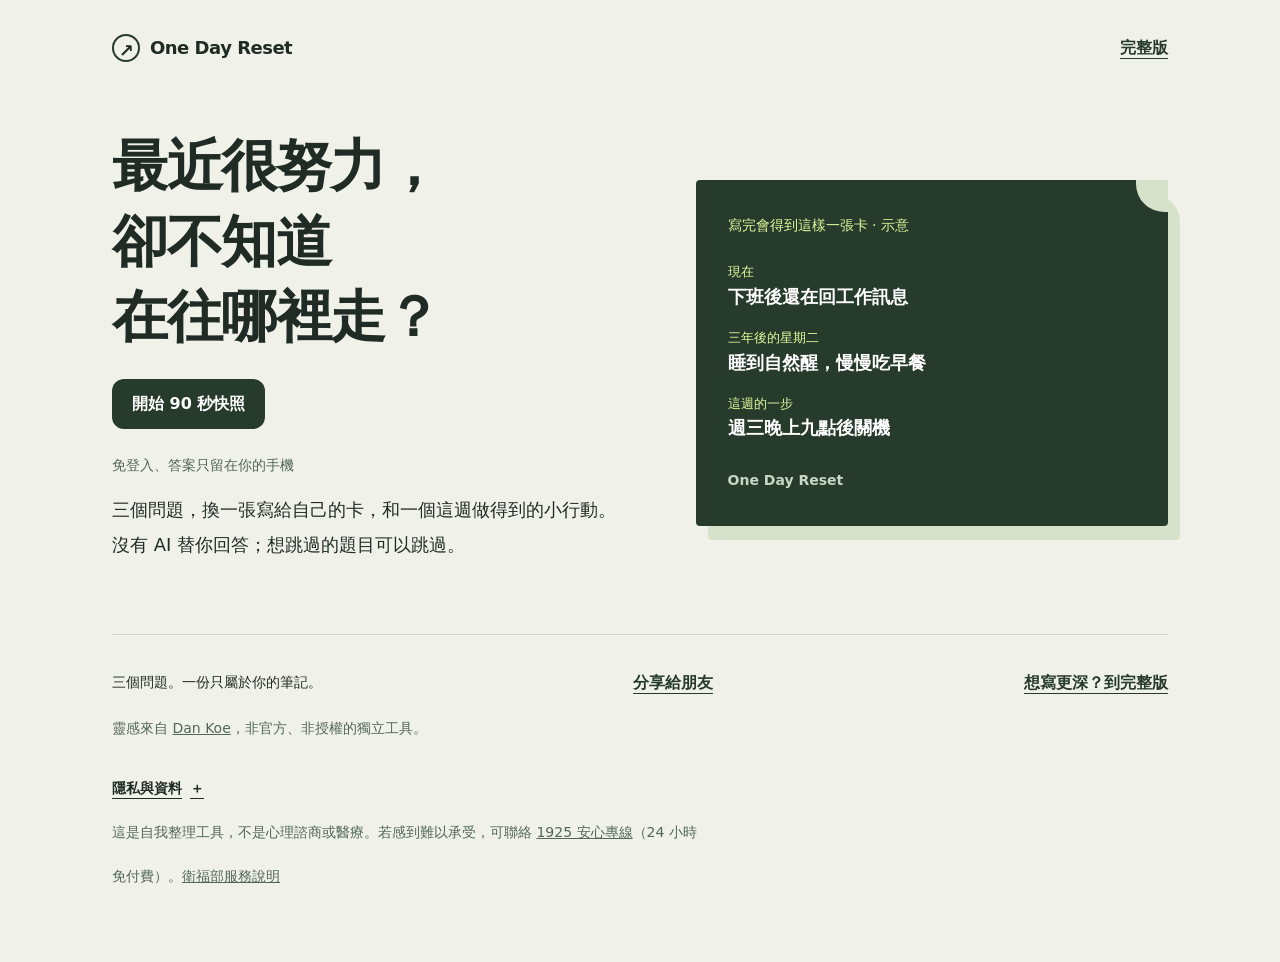
==== commit bd205956: "Redesign the snapshot flow so every answer gets a response Based on docs/first-time-user-report.md (" ====
--- a/index.html
+++ b/index.html
@@ -4,6 +4,7 @@
   <meta charset="utf-8" />
   <meta name="viewport" content="width=device-width, initial-scale=1" />
   <meta name="color-scheme" content="light" />
+  <meta name="theme-color" content="#f0f2e9" />
   <title>One Day Reset｜90 秒，找回下一步</title>
   <meta name="description" content="最近很努力，卻不知道在往哪裡走？用三個問題，寫下現況、想靠近的生活與這週的小行動。免費、免登入，回答留在你的裝置。" />
   <meta property="og:type" content="website" />
@@ -19,7 +20,7 @@
   <link rel="icon" type="image/svg+xml" href="assets/icon.svg" />
   <style>
     :root {
-      --ink:#202b25; --ink2:#3c4c42; --muted:#7b8980; --cream:#f5f4ee; --paper:#fffefa;
+      --ink:#202b25; --ink2:#3c4c42; --muted:#7b8980; --cream:#f0f2e9; --paper:#fffefa;
       --lime:#e3fa9c; --orange:#f08b62; --sky:#dfece9; --line:#e5e8dc;
       --shadow:0 22px 60px rgba(26,42,31,.09); --round:22px;
       --font:system-ui,-apple-system,"Segoe UI","Noto Sans TC","Microsoft JhengHei",sans-serif;
@@ -33,15 +34,15 @@
     button:focus-visible,input:focus-visible,textarea:focus-visible,a:focus-visible{outline:3px solid #e39e64;outline-offset:3px}
     a{color:inherit}
     .app{min-height:100vh;display:grid;grid-template-columns:264px minmax(0,1fr)}
-    .sidebar{background:#1d2d25;color:#e9f3e9;position:sticky;top:0;height:100vh;padding:33px 22px 24px;display:flex;flex-direction:column;z-index:3}
-    .brand{display:flex;align-items:center;gap:11px;font-weight:850;font-size:15px;letter-spacing:.12em;line-height:1.2;text-decoration:none}
-    .brand-mark{height:38px;width:38px;border-radius:12px;background:var(--lime);color:#273324;display:grid;place-items:center;font-size:24px;font-weight:900}
-    .sidebar-desc{color:#91ad99;font-size:12px;letter-spacing:.03em;margin:8px 0 30px 49px}
+    .sidebar{background:#263b2c;color:#e9f3e9;position:sticky;top:0;height:100vh;padding:33px 22px 24px;display:flex;flex-direction:column;z-index:3}
+    .brand{display:flex;align-items:center;gap:10px;font-weight:750;font-size:18px;letter-spacing:-.5px;line-height:1.2;text-decoration:none;min-height:44px}
+    .brand-mark{height:28px;width:28px;border-radius:50%;border:2px solid currentColor;display:grid;place-items:center;font-size:16px;font-weight:750;flex:none}
+    .sidebar-desc{color:#91ad99;font-size:12px;letter-spacing:.03em;margin:4px 0 30px 38px}
     .side-label{font-size:10px;font-weight:800;letter-spacing:.2em;color:#89a594;margin:0 10px 14px}
     .nav{display:grid;gap:8px}
     .nav-button{border:1px solid transparent;background:transparent;color:#9db4a6;padding:13px 13px;text-align:left;display:flex;align-items:center;gap:13px;border-radius:13px;transition:background .16s,color .16s;width:100%}
     .nav-button:hover{background:#293b30;color:#fff}
-    .nav-button.active{background:var(--lime);color:#1b2e22;font-weight:800}
+    .nav-button.active{background:#f0f2e9;color:#263b2c;font-weight:800}
     .nav-index{min-width:31px;height:31px;border:1px solid currentColor;border-radius:10px;display:grid;place-items:center;font-size:11px;font-weight:800;opacity:.85}
     .nav-button.active .nav-index{border-color:#7c9967}
     .nav-text{display:flex;flex-direction:column;gap:1px}
@@ -63,17 +64,17 @@
     .save-pill{border:1px solid #dfe5d9;padding:8px 12px;border-radius:100px;background:#fffefa;color:#687e6f;font-size:12px;font-weight:650;display:flex;align-items:center;gap:8px}
     .save-pill:before{content:"";width:6px;height:6px;background:#65aa7c;border-radius:50%}
     .eyebrow{font-size:11px;letter-spacing:.22em;font-weight:850;color:#6d8d76;text-transform:uppercase;margin:0 0 16px}
-    h1{font-weight:850;font-size:clamp(36px,5.3vw,65px);line-height:1.13;letter-spacing:-.06em;margin:0 0 22px}
+    h1{font-weight:800;font-size:clamp(32px,4.4vw,56px);line-height:1.3;letter-spacing:-1.5px;margin:0 0 22px}
     h2{font-weight:820;font-size:clamp(23px,3vw,34px);line-height:1.3;letter-spacing:-.045em;margin:0 0 13px}
     h3{font-size:20px;letter-spacing:-.025em;line-height:1.4;margin:0 0 12px}
     p{margin:0 0 15px}
     .lead{color:#5c6e61;font-size:15px;max-width:750px;line-height:1.9}
     .hero{display:grid;grid-template-columns:minmax(0,1.35fr) minmax(240px,.75fr);gap:20px;margin-bottom:28px}
-    .hero-main{background:#e0f19b;border-radius:26px;padding:clamp(25px,3.6vw,46px);min-height:378px;display:flex;flex-direction:column;align-items:flex-start;position:relative;overflow:hidden}
-    .hero-main:after{content:"✳";font-size:260px;position:absolute;right:-40px;bottom:-132px;color:#bfd873;opacity:.55;transform:rotate(-18deg);pointer-events:none}
+    .hero-main{background:#fffefa;border:1px solid #e3e9dc;border-radius:26px;padding:clamp(25px,3.6vw,46px);min-height:378px;display:flex;flex-direction:column;align-items:flex-start;position:relative;overflow:hidden}
+    .hero-main:after{content:"✳";font-size:260px;position:absolute;right:-40px;bottom:-132px;color:#e2ead8;transform:rotate(-18deg);pointer-events:none}
     .hero-main h1{position:relative;z-index:1;color:#1b3020;max-width:640px}
     .hero-main p{max-width:530px;color:#466047;position:relative;z-index:1}
-    .hero-aside{background:#24392d;color:#e7f3d6;border-radius:26px;padding:28px;display:flex;flex-direction:column;justify-content:space-between;min-height:300px;position:relative;overflow:hidden}
+    .hero-aside{background:#263b2c;color:#e7f3d6;border-radius:26px;padding:28px;display:flex;flex-direction:column;justify-content:space-between;min-height:300px;position:relative;overflow:hidden}
     .hero-aside:after{content:"○";font-size:250px;color:#34583a;position:absolute;right:-48px;bottom:-145px;line-height:1}
     .hero-aside p{color:#bdd0b9;font-size:13px;position:relative;z-index:1}
     .hero-aside big{font-size:clamp(76px,10vw,116px);line-height:1;letter-spacing:-.09em;font-weight:800;position:relative;z-index:1}
@@ -187,9 +188,9 @@
     #printSheet{display:none}
     .sr-only{position:absolute;width:1px;height:1px;padding:0;margin:-1px;overflow:hidden;clip:rect(0,0,0,0);white-space:nowrap;border:0}
     @media(max-width:1080px){.app{grid-template-columns:215px minmax(0,1fr)}.sidebar{padding-inline:14px}.main{padding-inline:27px}.workspace{grid-template-columns:minmax(0,1fr) 192px}.index-grid{grid-template-columns:repeat(3,1fr)}.hero{grid-template-columns:1.45fr .75fr}}
-    @media(max-width:770px){.app{display:block}.sidebar{height:auto;position:relative;padding:13px 14px 10px}.brand-mark{width:32px;height:32px}.brand{font-size:13px}.sidebar-desc,.side-label,.side-bottom{display:none}.nav{display:flex;overflow-x:auto;gap:5px;margin-top:12px;padding-bottom:4px;scrollbar-width:none}.nav::-webkit-scrollbar{display:none}.nav-button{min-width:max-content;padding:7px 12px;gap:7px}.nav-index{min-width:23px;height:23px;font-size:10px;border-radius:7px}.nav-text{font-size:12px}.nav-text small{display:none}.main{padding:22px 18px 65px}.topbar{margin-bottom:25px}.hero{grid-template-columns:1fr}.hero-main{min-height:340px}.hero-aside{min-height:165px}.hero-aside big{font-size:68px}.overview-grid{grid-template-columns:1fr}.overview-card{min-height:155px}.overview-card .num{margin-bottom:8px}.workspace{grid-template-columns:1fr}.question-index{order:-1}.index-grid{grid-template-columns:repeat(7,1fr)}.question-index .aside-note{display:none}.question-index p{margin-bottom:8px}.time-grid,.plan-grid,.identity-strip{grid-template-columns:1fr}.constraint-card{grid-column:auto}.question-card{min-height:470px}.page-heading{align-items:flex-start}.page-heading .counter{min-width:90px;padding:11px}.report-tools .danger-last{margin-left:0}.schedule-toolbar .btn{margin-left:0}.quest-edit-row{grid-template-columns:32px minmax(0,1fr) 90px;gap:8px}.quest-edit-row b{height:40px}.top-left{font-size:10px}.save-pill{font-size:10px}}
-    @media(max-width:390px){.index-grid{grid-template-columns:repeat(5,1fr)}.page-heading{flex-direction:column}.question-tools{width:100%;justify-content:space-between}.question-footer{align-items:flex-start}.question-card{padding:21px}.hero-main{padding:23px}.hero-main h1{font-size:39px}}
-    @media(prefers-reduced-motion:reduce){html{scroll-behavior:auto}*,*:before,*:after{transition:none!important}}
+    @media(max-width:770px){.app{display:block}.sidebar{height:auto;position:relative;padding:12px 16px 8px;background:#f0f2e9;color:#263b2c;border-bottom:1px solid #cbd6c1}.brand{font-size:16px}.nav-button{color:#53665a}.nav-button:hover{background:#e2ead8;color:#263b2c}.nav-button.active{background:#263b2c;color:#fff}.sidebar-desc,.side-label,.side-bottom{display:none}.nav{display:flex;overflow-x:auto;gap:5px;margin-top:12px;padding-bottom:4px;scrollbar-width:none}.nav::-webkit-scrollbar{display:none}.nav-button{min-width:max-content;padding:7px 12px;gap:7px}.nav-index{min-width:23px;height:23px;font-size:10px;border-radius:7px}.nav-text{font-size:12px}.nav-text small{display:none}.main{padding:22px 18px 65px}.topbar{margin-bottom:25px}.hero{grid-template-columns:1fr}.hero-main{min-height:340px}.hero-aside{min-height:165px}.hero-aside big{font-size:68px}.overview-grid{grid-template-columns:1fr}.overview-card{min-height:155px}.overview-card .num{margin-bottom:8px}.workspace{grid-template-columns:1fr}.question-index{order:-1}.index-grid{grid-template-columns:repeat(7,1fr)}.question-index .aside-note{display:none}.question-index p{margin-bottom:8px}.time-grid,.plan-grid,.identity-strip{grid-template-columns:1fr}.constraint-card{grid-column:auto}.question-card{min-height:470px}.page-heading{align-items:flex-start}.page-heading .counter{min-width:90px;padding:11px}.report-tools .danger-last{margin-left:0}.schedule-toolbar .btn{margin-left:0}.quest-edit-row{grid-template-columns:32px minmax(0,1fr) 90px;gap:8px}.quest-edit-row b{height:40px}.top-left{font-size:10px}.save-pill{font-size:10px}}
+    @media(max-width:390px){.index-grid{grid-template-columns:repeat(5,1fr)}.page-heading{flex-direction:column}.question-tools{width:100%;justify-content:space-between}.question-footer{align-items:flex-start}.question-card{padding:21px}.hero-main{padding:23px}.hero-main h1{font-size:32px}}
+    @media(prefers-reduced-motion:reduce){html{scroll-behavior:auto}*,*:before,*:after{transition:none!important;animation:none!important}}
     @media print{
       @page{size:A4;margin:18mm}
       body{background:white;color:#111;font:12pt/1.6 serif}
@@ -209,8 +210,8 @@
 <div class="app" id="app">
   <aside class="sidebar" aria-label="主要導覽">
     <div>
-      <a class="brand" href="#overview" data-view="overview"><span class="brand-mark">↗</span><span>ONE DAY<br/>RESET</span></a>
-      <div class="sidebar-desc">一天人生重整工作台</div>
+      <a class="brand" href="#overview" data-view="overview"><span class="brand-mark" aria-hidden="true">↗</span><span>One Day Reset</span></a>
+      <div class="sidebar-desc">完整版 · 一天練習</div>
       <p class="side-label">你的整理路徑</p>
       <nav class="nav" id="nav"></nav>
     </div>
@@ -225,7 +226,7 @@
   </aside>
   <main class="main" id="main" tabindex="-1">
     <div class="main-inner">
-      <div class="topbar"><div class="top-left"><span class="top-orbit"></span> 一天整理工作台 <span id="topStage"></span></div><div class="save-pill" id="saveStatus">僅儲存在這台裝置</div></div>
+      <div class="topbar"><div class="top-left"><span class="top-orbit"></span> 完整版 <span id="topStage"></span></div><div class="save-pill" id="saveStatus">僅儲存在這台裝置</div></div>
       <div id="content" aria-live="polite"></div>
     </div>
   </main>
@@ -330,20 +331,20 @@
 if(kind==='day')return `<header class="page-heading"><div><p class="eyebrow">白天 · 六次，每次約 1–3 分鐘</p><h1>打斷自動駕駛，<br/>觀察真正的選擇。</h1><p class="lead">把提醒排進今天，並在提醒出現時停下來思考 1–3 分鐘。記錄文字可選；每做完一次，勾選「已完成這次觀察」。</p></div><div class="counter" id="currentCounter"><strong>${s.d} / 6</strong><span>次觀察完成</span></div></header>`;
 return `<header class="page-heading"><div><p class="eyebrow">晚上 · 約 15–20 分鐘，整理方向</p><h1>帶著今天的發現，<br/>寫出明天的行動。</h1><p class="lead">不追求完美的人生宣言。先提煉方向，再從一年、一個月一路縮小到明天的 2–3 個具體動作。</p></div><div class="counter" id="currentCounter"><strong>${s.e+s.action} / 7</strong><span>題已有回答</span></div></header>`;
 }
-function overview(){const s=stats();return `<section class="hero"><div class="hero-main"><p class="eyebrow" style="color:#577b4a">用一天，分段整理自己</p><h1>停止空想。<br/>重新設計<br/>你的每一天。</h1><p>這不是「一天治好人生」的保證，而是一套有順序的反思與行動練習。從不想要的未來開始，反推出今天可以踏出的第一步。</p><button class="btn btn-dark" type="button" data-view="morning">${s.m?'繼續早晨練習':'開始第一個問題'} <span aria-hidden="true">↗</span></button></div><div class="hero-aside"><div><p class="caption">已留下的筆記</p><big>${s.percent}%</big></div><div style="position:relative;z-index:1"><p style="font-size:18px;color:#f3fbe8;font-weight:800">不需要一次寫完。</p><p>寫得真實，比快速通關更重要。每次輸入都會存於此瀏覽器。</p></div></div></section><div class="section-label">三個階段，可分開進行</div><div class="overview-grid"><article class="overview-card"><div class="num">早上 · 約 15–30 分鐘</div><h3>看清現況與未來</h3><p>14 個引導提問，建立反願景、理想願景與新的行動身份。</p><div class="foot"><span>${s.m} / 14 已回答</span><button class="btn btn-quiet btn-sm" data-view="morning">前往 →</button></div></article><article class="overview-card"><div class="num">白天 · 每次約 1–3 分鐘</div><h3>六次自我檢查</h3><p>用六個分散的可調整時段，觀察當下行為、迴避、取捨與注意力。</p><div class="foot"><span>${s.d} / 6 已完成</span><button class="btn btn-quiet btn-sm" data-view="day">前往 →</button></div></article><article class="overview-card"><div class="num">晚上 · 約 15–20 分鐘</div><h3>整合洞察與任務</h3><p>7 個收斂題目，建構一年、一個月與明天的可執行計畫。</p><div class="foot"><span>${s.e+s.action} / 7 已回答</span><button class="btn btn-quiet btn-sm" data-view="evening">前往 →</button></div></article></div><div class="info-strip"><strong>如何使用：</strong> 建議用整天分三段完成；你可以跳題、修改答案，也可直接先看任務面板。作者特別強調「問題要自己思考」，因此這個工具不會自動生成你的個人答案。部分題目可能讓人不舒服，可以暫停或略過；它不是心理治療或成功保證。</div><div class="report-tools"><button class="btn btn-outline btn-sm" data-view="plan">查看任務面板 →</button><button class="btn btn-outline btn-sm" data-action="export-json">匯出資料備份</button><a class="btn btn-quiet btn-sm" href="${ORIGINAL_URL}" target="_blank" rel="noopener noreferrer">作者原文 ↗</a></div>`}
+function overview(){const s=stats();return `<section class="hero"><div class="hero-main"><p class="eyebrow" style="color:#577b4a">完整版 · 分三段，可以分好幾天寫</p><h1>想寫更深的時候，<br/>一次一題就好。</h1><p>這裡把快照的三個問題展開：先看清現況，再看想去的地方，最後縮小到明天的一步。寫不下去就停，寫過的會留在這台裝置。它不是「一天治好人生」的保證。</p><button class="btn btn-dark" type="button" data-view="morning">${s.m?'繼續早晨的題目':'從第一題開始'} <span aria-hidden="true">↗</span></button></div><div class="hero-aside"><div><p class="caption">已留下的筆記</p><big>${s.percent}%</big></div><div style="position:relative;z-index:1"><p style="font-size:18px;color:#f3fbe8;font-weight:800">不需要一次寫完。</p><p>寫得真實，比快速通關更重要。每次輸入都會存於此瀏覽器。</p></div></div></section><div class="section-label">三個階段，可分開進行</div><div class="overview-grid"><article class="overview-card"><div class="num">早上 · 約 15–30 分鐘</div><h3>看清現況與未來</h3><p>14 個引導提問，建立反願景、理想願景與新的行動身份。</p><div class="foot"><span>${s.m} / 14 已回答</span><button class="btn btn-quiet btn-sm" data-view="morning">前往 →</button></div></article><article class="overview-card"><div class="num">白天 · 每次約 1–3 分鐘</div><h3>六次自我檢查</h3><p>用六個分散的可調整時段，觀察當下行為、迴避、取捨與注意力。</p><div class="foot"><span>${s.d} / 6 已完成</span><button class="btn btn-quiet btn-sm" data-view="day">前往 →</button></div></article><article class="overview-card"><div class="num">晚上 · 約 15–20 分鐘</div><h3>整合洞察與任務</h3><p>7 個收斂題目，建構一年、一個月與明天的可執行計畫。</p><div class="foot"><span>${s.e+s.action} / 7 已回答</span><button class="btn btn-quiet btn-sm" data-view="evening">前往 →</button></div></article></div><div class="info-strip"><strong>如何使用：</strong> 建議用整天分三段完成；你可以跳題、修改答案，也可直接先看任務面板。作者特別強調「問題要自己思考」，因此這個工具不會自動生成你的個人答案。部分題目可能讓人不舒服，可以暫停或略過；它不是心理治療或成功保證。</div><div class="report-tools"><button class="btn btn-outline btn-sm" data-view="plan">查看任務面板 →</button><button class="btn btn-outline btn-sm" data-action="export-json">匯出資料備份</button><a class="btn btn-quiet btn-sm" href="${ORIGINAL_URL}" target="_blank" rel="noopener noreferrer">作者原文 ↗</a></div>`}
 function focused(kind){const questions=kind==='morning'?morning:evening;const i=kind==='morning'?state.mi:state.ei;const q=questions[i];const answers=kind==='morning'?state.morning:state.evening;const field=q.id==='e22'?`<div class="quest-editor">${state.quests.map((t,j)=>`<div class="quest-edit-row"><b>${j+1}</b><label class="sr-only" for="quest${j}">明天任務 ${j+1}</label><input id="quest${j}" type="text" data-quest="${j}" maxlength="400" value="${esc(t.text)}" placeholder="${j===2?'第三個任務（選填）':'要做的具體動作'}"/><label class="sr-only" for="questTime${j}">任務 ${j+1} 的開始時間</label><input id="questTime${j}" type="time" data-quest-time="${j}" value="${esc(t.time)}"/></div>`).join('')}</div><p class="quest-footnote">行動可自由略過。原有進度以兩個行動算一個節點；只寫一件也值得留下。</p>`:`<label class="input-label" for="focusedAnswer"><span>你的真實回答</span><span>可隨時修改，直接自動儲存</span></label><textarea id="focusedAnswer" data-answer="${q.id}" maxlength="15000" placeholder="${esc(q.placeholder)}">${esc(answers[q.id]||'')}</textarea>`;
-return `${headings(kind)}<div class="meter" aria-hidden="true">${questions.map((_,j)=>`<span class="${j<=i?'active':''}"></span>`).join('')}</div><div class="workspace"><section class="question-card"><div class="question-meta"><span class="tag ${q.group==='建立反願景'?'tag-warm':''}">${esc(q.group)}</span><span class="qid">第 ${i+1} / ${questions.length} 題</span></div><h2>${esc(q.title)}</h2><p class="prompt">${esc(q.question)}</p><div class="think"><strong>思考提示：</strong> ${esc(q.hint)}</div>${field}<div class="question-footer"><span class="helper-text">${i===questions.length-1?'這是此階段最後一題。':'不確定時，可直接前往下一題。'}</span><div class="question-tools"><button type="button" class="btn btn-outline btn-sm" data-step="-1" ${i===0?'disabled':''}>← 上一題</button><button type="button" class="btn btn-dark btn-sm" data-step="1">${i===questions.length-1?(kind==='morning'?'前往白天階段 →':'前往任務面板 →'):'下一題 →'}</button></div></div></section><aside class="question-index" id="questionIndex"><div class="page-mini">選擇題目</div><p>選擇任何問題；綠色代表已有內容。</p><div class="index-grid">${questions.map((item,j)=>`<button type="button" data-question-number="${j}" class="index-btn ${i===j?'active':''} ${item.id==='e22'?stats().quests>=2?'done':'':isFilled(answers[item.id])?'done':''}" aria-label="前往第 ${item.n} 題" title="${esc(item.title)}">${item.n}</button>`).join('')}</div><div class="aside-note">作者公開版本的早晨題號從 11 直接跳到 13；這裡保留原編號，沒有漏放內容。<br/><br/>你可以按 Ctrl + Enter 前往下一題。</div></aside></div>`;
+return `${headings(kind)}<div class="meter" aria-hidden="true">${questions.map((_,j)=>`<span class="${j<=i?'active':''}"></span>`).join('')}</div><div class="workspace"><section class="question-card"><div class="question-meta"><span class="tag ${q.group==='建立反願景'?'tag-warm':''}">${esc(q.group)}</span><span class="qid">第 ${i+1} / ${questions.length} 題</span></div><h2>${esc(q.title)}</h2><p class="prompt">${esc(q.question)}</p><div class="think"><strong>思考提示：</strong> ${esc(q.hint)}</div>${field}<div class="question-footer"><span class="helper-text">${i===questions.length-1?'這是此階段最後一題。':'不確定時，可直接前往下一題。'}</span><div class="question-tools"><button type="button" class="btn btn-outline btn-sm" data-step="-1" ${i===0?'disabled':''}>← 上一題</button><button type="button" class="btn btn-dark btn-sm" data-step="1">${i===questions.length-1?(kind==='morning'?'前往白天階段 →':'前往任務面板 →'):'下一題 →'}</button></div></div></section><aside class="question-index" id="questionIndex"><div class="page-mini">選擇題目</div><p>選擇任何問題；綠色代表已有內容。</p><div class="index-grid">${questions.map((item,j)=>`<button type="button" data-question-number="${j}" class="index-btn ${i===j?'active':''} ${item.id==='e22'?stats().quests>=2?'done':'':isFilled(answers[item.id])?'done':''}" aria-label="前往第 ${j+1} 題：${esc(item.title)}" title="${esc(item.title)}">${j+1}</button>`).join('')}</div><div class="aside-note">你可以按 Ctrl + Enter 前往下一題。</div></aside></div>`;
 }
 function daytime(){return `${headings('day')}<div class="schedule-toolbar"><span>練習日期</span><label class="sr-only" for="practiceDate">練習日期</label><input id="practiceDate" type="date" data-date value="${esc(state.date)}"/><button type="button" class="btn btn-dark btn-sm" data-action="calendar">↓ 匯出 6 個行事曆提醒 (.ics)</button></div><section class="time-grid">${checkpoints.map((d,i)=>`<article class="time-card ${state.dayDone[d.id]?'done':''}" id="card-${d.id}"><div class="time-card-top"><span class="tag">第 ${i+1} 次停頓</span><label class="sr-only" for="time-${d.id}">提醒 ${i+1} 時間</label><input class="time-input" type="time" id="time-${d.id}" data-time="${d.id}" value="${esc(state.times[d.id]||d.time)}"/></div><h3>${esc(d.title)}</h3><p>${esc(d.question)}</p><label class="sr-only" for="note-${d.id}">這次觀察的筆記</label><textarea id="note-${d.id}" data-note="${d.id}" placeholder="可選填：我注意到……">${esc(state.dayNotes[d.id]||'')}</textarea><label class="checkbox-line"><input type="checkbox" data-done="${d.id}" ${state.dayDone[d.id]?'checked':''} /><span>已完成這次觀察</span></label></article>`).join('')}</section><details class="expand-box"><summary>更多思考題｜通勤、散步時可使用（選填）</summary><div class="bonus-grid">${bonus.map(q=>`<div class="bonus-item"><label for="${q.id}">${esc(q.title)}</label><textarea id="${q.id}" data-bonus="${q.id}" placeholder="把想到的事寫在這裡……">${esc(state.bonus[q.id]||'')}</textarea></div>`).join('')}</div></details><div class="info-strip"><strong>提醒說明：</strong> 時間是這個工具提供的分散起點，可依你的行程調整或略過。點「匯出行事曆」會產生含提醒的 .ics 檔，需由你匯入手機或電腦日曆；網頁關閉後不會自行跳出通知。</div><div class="report-tools"><button class="btn btn-outline" data-view="morning">← 回到早晨</button><button class="btn btn-dark" data-view="evening">前往夜晚練習 →</button></div>`}
 function vOrEmpty(v){return isFilled(v)?esc(v):'<span class="missing">尚未填寫；先完成對應題目</span>'}
-function plan(){const s=stats();const filledQuests=state.quests.filter(q=>isFilled(q.text));return `<div class="page-heading"><div><p class="eyebrow">六格人生遊戲卡 · 來自你的原話</p><h1>把人生變成<br/>可行動的遊戲。</h1><p class="lead">依照作者最後的六個元素，把你寫下的「方向」映射成一場可以每天前進的遊戲。下方內容同步來自練習答案，不會替你憑空生成。</p></div><div class="counter"><strong>${s.total} / 28</strong><span>個核心節點</span></div></div><div class="identity-strip"><div class="identity-item"><small>我的身份句 · 第 14 題</small><p>${vOrEmpty(state.morning.m14)}</p></div><div class="identity-item"><small>想調整的模式 · 第 17 題</small><p>${vOrEmpty(state.evening.e17)}</p></div></div><div class="plan-heading"><h2>你的六項遊戲設定</h2><span class="tag">隨時可以重新編輯</span></div><section class="plan-grid"><article class="plan-card"><div class="plan-sub">我想避開的日常</div><div class="plan-value">${vOrEmpty(state.evening.e18)}</div><a href="#evening" data-jump="e18">編輯第 18 題 ↗</a></article><article class="plan-card"><div class="plan-sub">我想靠近的生活</div><div class="plan-value">${vOrEmpty(state.evening.e19)}</div><a href="#evening" data-jump="e19">編輯第 19 題 ↗</a></article><article class="plan-card"><div class="plan-sub">一年後想看到的變化</div><div class="plan-value">${vOrEmpty(state.evening.e20)}</div><a href="#evening" data-jump="e20">編輯第 20 題 ↗</a></article><article class="plan-card"><div class="plan-sub">四週內的一個成果</div><div class="plan-value">${vOrEmpty(state.evening.e21)}</div><a href="#evening" data-jump="e21">編輯第 21 題 ↗</a></article><article class="plan-card"><div class="plan-sub">每天留出的小步驟</div><div class="plan-value">${filledQuests.length?state.quests.filter(q=>isFilled(q.text)).map(q=>`<div style="margin-bottom:6px">${esc(q.time)} · ${esc(q.text)}</div>`).join(''):'<span class="missing">尚未安排明天的行動</span>'}</div><a href="#evening" data-jump="e22">編輯第 22 題 ↗</a></article><article class="plan-card"><div class="plan-sub">我想守住的底線</div><div class="plan-value">${vOrEmpty(state.constraints)}</div><div style="font-size:12px;color:#809080;margin-top:10px">可於下方直接修改</div></article><div class="constraint-card"><h3>哪些代價是你不願意付出的？</h3><p class="lead" style="font-size:13px">追求改變並不表示要犧牲一切。你希望守住哪些底線、關係或健康條件？這是作者六項設定中的「遊戲規則」。</p><label class="sr-only" for="constraints">你的限制條件</label><textarea id="constraints" data-constraints placeholder="例如：不以長期失眠換取工作進度；每週保留陪伴家人的時間……">${esc(state.constraints)}</textarea></div></section><section class="tomorrow-card"><p class="eyebrow" style="color:#d3edaa">留給明天的小事</p><h2>明天，完成這些就好。</h2><p>勾選的是實際執行進度，不會影響上面的反思完成率。</p><div class="tomorrow-quests">${filledQuests.length?state.quests.map((q,i)=>isFilled(q.text)?`<label class="tomorrow-quest"><input type="checkbox" data-quest-done="${i}" ${q.done?'checked':''}/><strong>${esc(q.time)}</strong><span style="${q.done?'text-decoration:line-through':''}">${esc(q.text)}</span></label>`:'').join(''):'<div class="tomorrow-empty">還沒有明天的任務。回到夜晚第 22 題，先留下一個小行動。</div>'}</div></section><div class="report-tools"><button class="btn btn-dark" data-action="export-md">↓ 下載完整反思紀錄 (.md)</button><button class="btn btn-outline" data-action="export-json">↓ 備份資料 (.json)</button><button class="btn btn-outline" data-action="import">↑ 匯入備份</button><button class="btn btn-outline" data-action="print">列印 / 存 PDF</button><button class="btn btn-danger btn-sm danger-last" data-action="reset">清空所有資料</button></div><p class="footer-msg">隱私：所有回答只留在此瀏覽器的本機儲存空間，頁面不會上傳任何答案，無需登入；可選的操作統計不含回答，詳見快照首頁的隱私設定。不同瀏覽器／裝置的資料不會同步；清除網站資料或搬動檔案後可能讀不到原紀錄，建議定期下載 JSON 備份。若本機儲存被禁止，請務必匯出。<br/>方法改編自 <a href="${ORIGINAL_URL}" target="_blank" rel="noopener noreferrer">Dan Koe《How to fix your entire life in 1 day》</a>；中文引導、工具設計與補充提醒為此版本整理。</p>`}
+function plan(){const s=stats();const filledQuests=state.quests.filter(q=>isFilled(q.text));return `<div class="page-heading"><div><p class="eyebrow">六格人生遊戲卡 · 來自你的原話</p><h1>把人生變成<br/>可行動的遊戲。</h1><p class="lead">依照作者最後的六個元素，把你寫下的「方向」映射成一場可以每天前進的遊戲。下方內容同步來自練習答案，不會替你憑空生成。</p></div><div class="counter"><strong>${s.total} / 28</strong><span>個核心節點</span></div></div><div class="identity-strip"><div class="identity-item"><small>我的身份句 · 來自早晨</small><p>${vOrEmpty(state.morning.m14)}</p></div><div class="identity-item"><small>想調整的模式 · 來自夜晚</small><p>${vOrEmpty(state.evening.e17)}</p></div></div><div class="plan-heading"><h2>你的六項遊戲設定</h2><span class="tag">隨時可以重新編輯</span></div><section class="plan-grid"><article class="plan-card"><div class="plan-sub">我想避開的日常</div><div class="plan-value">${vOrEmpty(state.evening.e18)}</div><a href="#evening" data-jump="e18">修改這一格 ↗</a></article><article class="plan-card"><div class="plan-sub">我想靠近的生活</div><div class="plan-value">${vOrEmpty(state.evening.e19)}</div><a href="#evening" data-jump="e19">修改這一格 ↗</a></article><article class="plan-card"><div class="plan-sub">一年後想看到的變化</div><div class="plan-value">${vOrEmpty(state.evening.e20)}</div><a href="#evening" data-jump="e20">修改這一格 ↗</a></article><article class="plan-card"><div class="plan-sub">四週內的一個成果</div><div class="plan-value">${vOrEmpty(state.evening.e21)}</div><a href="#evening" data-jump="e21">修改這一格 ↗</a></article><article class="plan-card"><div class="plan-sub">每天留出的小步驟</div><div class="plan-value">${filledQuests.length?state.quests.filter(q=>isFilled(q.text)).map(q=>`<div style="margin-bottom:6px">${esc(q.time)} · ${esc(q.text)}</div>`).join(''):'<span class="missing">尚未安排明天的行動</span>'}</div><a href="#evening" data-jump="e22">修改這一格 ↗</a></article><article class="plan-card"><div class="plan-sub">我想守住的底線</div><div class="plan-value">${vOrEmpty(state.constraints)}</div><div style="font-size:12px;color:#809080;margin-top:10px">可於下方直接修改</div></article><div class="constraint-card"><h3>哪些代價是你不願意付出的？</h3><p class="lead" style="font-size:13px">追求改變並不表示要犧牲一切。你希望守住哪些底線、關係或健康條件？這是作者六項設定中的「遊戲規則」。</p><label class="sr-only" for="constraints">你的限制條件</label><textarea id="constraints" data-constraints placeholder="例如：不以長期失眠換取工作進度；每週保留陪伴家人的時間……">${esc(state.constraints)}</textarea></div></section><section class="tomorrow-card"><p class="eyebrow" style="color:#d3edaa">留給明天的小事</p><h2>明天，完成這些就好。</h2><p>勾選的是實際執行進度，不會影響上面的反思完成率。</p><div class="tomorrow-quests">${filledQuests.length?state.quests.map((q,i)=>isFilled(q.text)?`<label class="tomorrow-quest"><input type="checkbox" data-quest-done="${i}" ${q.done?'checked':''}/><strong>${esc(q.time)}</strong><span style="${q.done?'text-decoration:line-through':''}">${esc(q.text)}</span></label>`:'').join(''):'<div class="tomorrow-empty">還沒有明天的任務。回到夜晚的最後一題，先留下一個小行動。</div>'}</div></section><div class="report-tools"><button class="btn btn-dark" data-action="export-md">↓ 下載完整反思紀錄 (.md)</button><button class="btn btn-outline" data-action="export-json">↓ 備份資料 (.json)</button><button class="btn btn-outline" data-action="import">↑ 匯入備份</button><button class="btn btn-outline" data-action="print">列印 / 存 PDF</button><button class="btn btn-danger btn-sm danger-last" data-action="reset">清空所有資料</button></div><p class="footer-msg">隱私：所有回答只留在此瀏覽器的本機儲存空間，頁面不會上傳任何答案，無需登入；匿名操作統計不含回答，可在快照首頁的隱私設定停止傳送。不同瀏覽器／裝置的資料不會同步；清除網站資料或搬動檔案後可能讀不到原紀錄，建議定期下載 JSON 備份。若本機儲存被禁止，請務必匯出。<br/>方法改編自 <a href="${ORIGINAL_URL}" target="_blank" rel="noopener noreferrer">Dan Koe《How to fix your entire life in 1 day》</a>；中文引導、工具設計與補充提醒為此版本整理。</p>`}
 function render(){renderNav();el('topStage').textContent=' / '+(navItems.find(v=>v.id===state.view)?.title||'旅程總覽');const content=el('content');content.innerHTML=state.view==='overview'?overview():state.view==='morning'?focused('morning'):state.view==='day'?daytime():state.view==='evening'?focused('evening'):plan();updateProgress();document.dispatchEvent(new Event('reset:workbench-render'));}
 function move(v){if(!navItems.some(x=>x.id===v))return;state.view=v;save();render();window.scrollTo({top:0,behavior:'smooth'})}
 function step(n){const k=state.view==='morning'?'mi':'ei';const list=state.view==='morning'?morning:evening;const next=state[k]+n;if(next>=list.length){document.dispatchEvent(new CustomEvent('reset:phase-end',{detail:{next:state.view==='morning'?'day':'plan'}}));return}if(next<0)return;state[k]=next;save();render();window.scrollTo({top:0,behavior:'smooth'});}
 function download(filename,content,type){const blob=new Blob([content],{type});if(window.ResetLocalUI){if(!window.ResetLocalUI.download(filename,blob))window.ResetLocalUI.manual(content,'下載未完成，請複製保存');return;}try{const url=URL.createObjectURL(blob);const link=document.createElement('a');link.href=url;link.download=filename;document.body.appendChild(link);try{link.click();}finally{link.remove();setTimeout(()=>URL.revokeObjectURL(url),30000);}}catch{alert('下載未完成，請保留此頁稍後再試。');}}
-function markdown(){const qtext=(a,id)=>isFilled(a[id])?a[id]:'（未填寫）';const x=['# 一天人生重整紀錄','',`- 練習日期：${state.date}`,'- 改編參考：'+ORIGINAL_URL,'','## 早晨｜現況、反願景與願景',''];for(const q of morning)x.push(`### ${q.n}. ${q.title}`,q.question,'',qtext(state.morning,q.id),'');x.push('## 白天｜六次自我檢查','');for(const q of checkpoints)x.push(`### ${state.times[q.id]||q.time}｜${q.title}`,q.question,`- 完成：${state.dayDone[q.id]?'是':'否'}`,qtext(state.dayNotes,q.id),'');x.push('### 額外思考','');for(const q of bonus)x.push(`- ${q.title}`,qtext(state.bonus,q.id),'');x.push('## 夜晚｜從洞察到行動','');for(const q of evening){x.push(`### ${q.n}. ${q.title}`,q.question,'');if(q.id==='e22'){state.quests.forEach((v,i)=>x.push(`- ${i+1}. [${v.done?'x':' '}] ${v.time} ${v.text||'（未填寫）'}`));x.push('')}else x.push(qtext(state.evening,q.id),'')}
+function markdown(){const qtext=(a,id)=>isFilled(a[id])?a[id]:'（未填寫）';const x=['# 一天人生重整紀錄','',`- 練習日期：${state.date}`,'- 改編參考：'+ORIGINAL_URL,'','## 早晨｜現況、反願景與願景',''];for(const [i,q] of morning.entries())x.push(`### ${i+1}. ${q.title}`,q.question,'',qtext(state.morning,q.id),'');x.push('## 白天｜六次自我檢查','');for(const q of checkpoints)x.push(`### ${state.times[q.id]||q.time}｜${q.title}`,q.question,`- 完成：${state.dayDone[q.id]?'是':'否'}`,qtext(state.dayNotes,q.id),'');x.push('### 額外思考','');for(const q of bonus)x.push(`- ${q.title}`,qtext(state.bonus,q.id),'');x.push('## 夜晚｜從洞察到行動','');for(const [i,q] of evening.entries()){x.push(`### ${i+1}. ${q.title}`,q.question,'');if(q.id==='e22'){state.quests.forEach((v,i)=>x.push(`- ${i+1}. [${v.done?'x':' '}] ${v.time} ${v.text||'（未填寫）'}`));x.push('')}else x.push(qtext(state.evening,q.id),'')}
  x.push('## 遊戲規則｜不可犧牲的事','',state.constraints||'（未填寫）','','## 一頁行動地圖','',`- 反願景：${qtext(state.evening,'e18')}`,`- 願景：${qtext(state.evening,'e19')}`,`- 一年使命：${qtext(state.evening,'e20')}`,`- 一個月專案：${qtext(state.evening,'e21')}`,`- 新身份：${qtext(state.morning,'m14')}`,'','> 這是自我反思工具，並非心理治療或成功保證。','');return x.join('\n')}
-function printReport(){const x=el('printSheet');let h=`<h1>一天人生重整｜個人反思報告</h1><p class="print-meta">練習日期：${esc(state.date)} · Dan Koe 方法整理 · ${esc(ORIGINAL_URL)}</p>`;for(const [title,qs,answers] of [['早晨：現況、反願景與願景',morning,state.morning],['夜晚：整理洞察與方向',evening.slice(0,-1),state.evening]]){h+=`<h2>${esc(title)}</h2>`;for(const q of qs)h+=`<div class="print-item"><h3>${q.n}. ${esc(q.title)}</h3><p>${esc(answers[q.id]||'（未填寫）')}</p></div>`}h+='<h2>白天：自我檢查</h2>';for(const q of checkpoints)h+=`<div class="print-item"><h3>${esc(state.times[q.id]||q.time)} ${esc(q.title)} ${state.dayDone[q.id]?'✓':''}</h3><p>${esc(state.dayNotes[q.id]||'（未記錄）')}</p></div>`;h+='<h2>明天的任務</h2>';for(const q of state.quests)if(isFilled(q.text))h+=`<p>${q.done?'☑':'☐'} ${esc(q.time)} ${esc(q.text)}</p>`;h+='<h2>不能犧牲的底線</h2><p>'+esc(state.constraints||'（未填寫）')+'</p>';x.innerHTML=h;window.print()}
+function printReport(){const x=el('printSheet');let h=`<h1>一天人生重整｜個人反思報告</h1><p class="print-meta">練習日期：${esc(state.date)} · Dan Koe 方法整理 · ${esc(ORIGINAL_URL)}</p>`;for(const [title,qs,answers] of [['早晨：現況、反願景與願景',morning,state.morning],['夜晚：整理洞察與方向',evening.slice(0,-1),state.evening]]){h+=`<h2>${esc(title)}</h2>`;for(const [i,q] of qs.entries())h+=`<div class="print-item"><h3>${i+1}. ${esc(q.title)}</h3><p>${esc(answers[q.id]||'（未填寫）')}</p></div>`}h+='<h2>白天：自我檢查</h2>';for(const q of checkpoints)h+=`<div class="print-item"><h3>${esc(state.times[q.id]||q.time)} ${esc(q.title)} ${state.dayDone[q.id]?'✓':''}</h3><p>${esc(state.dayNotes[q.id]||'（未記錄）')}</p></div>`;h+='<h2>明天的任務</h2>';for(const q of state.quests)if(isFilled(q.text))h+=`<p>${q.done?'☑':'☐'} ${esc(q.time)} ${esc(q.text)}</p>`;h+='<h2>不能犧牲的底線</h2><p>'+esc(state.constraints||'（未填寫）')+'</p>';x.innerHTML=h;window.print()}
 const icsEscape=s=>String(s).replace(/\\/g,'\\\\').replace(/\n/g,'\\n').replace(/,/g,'\\,').replace(/;/g,'\\;');
 function calendar(){if(!/^\d{4}-\d\d-\d\d$/.test(state.date)){alert('請先選擇有效的練習日期。');return}const day=state.date.replace(/-/g,'');const stamp=new Date().toISOString().replace(/[-:]/g,'').replace(/\.\d{3}/,'');const lines=['BEGIN:VCALENDAR','VERSION:2.0','CALSCALE:GREGORIAN','METHOD:PUBLISH','PRODID:-//ONE DAY RESET//SELF REFLECTION//ZH-TW','X-WR-CALNAME:一天人生重整','BEGIN:VTIMEZONE','TZID:Asia/Taipei','X-LIC-LOCATION:Asia/Taipei','BEGIN:STANDARD','TZOFFSETFROM:+0800','TZOFFSETTO:+0800','TZNAME:CST','DTSTART:19700101T000000','END:STANDARD','END:VTIMEZONE'];for(let i=0;i<checkpoints.length;i++){const o=checkpoints[i];const time=state.times[o.id]||o.time;if(!/^\d{2}:\d{2}$/.test(time))continue;const mins=parseInt(time.slice(0,2),10)*60+parseInt(time.slice(3),10);const end=(mins+10)%1440;const endDay=end<mins?new Date(state.date+'T00:00:00').getTime()+86400000:null;const dateEnd=endDay?new Date(endDay).getFullYear().toString()+String(new Date(endDay).getMonth()+1).padStart(2,'0')+String(new Date(endDay).getDate()).padStart(2,'0'):day;const tm=m=>String(Math.floor(m/60)).padStart(2,'0')+String(m%60).padStart(2,'0')+'00';lines.push('BEGIN:VEVENT',`UID:oneday-${day}-${i}@local`,`DTSTAMP:${stamp}`,`DTSTART;TZID=Asia/Taipei:${day}T${tm(mins)}`,`DTEND;TZID=Asia/Taipei:${dateEnd}T${tm(end)}`,`SUMMARY:${icsEscape('人生重整｜'+o.title)}`,`DESCRIPTION:${icsEscape(o.question+'\n做完後回到工作台標記完成。')}`,'BEGIN:VALARM','TRIGGER:-PT0M','ACTION:DISPLAY',`DESCRIPTION:${icsEscape(o.question)}`,'END:VALARM','END:VEVENT')}
 lines.push('END:VCALENDAR');download('一天人生重整-提醒-'+state.date+'.ics',lines.join('\r\n')+'\r\n','text/calendar;charset=utf-8');}
@@ -353,7 +354,7 @@
   const index=e.target.closest('[data-question-number]');if(index){const i=Number(index.dataset.questionNumber);if(state.view==='morning')state.mi=i;else if(state.view==='evening')state.ei=i;save();render();return}
   const stepButton=e.target.closest('[data-step]');if(stepButton){step(Number(stepButton.dataset.step));return}
   const act=e.target.closest('[data-action]');if(!act)return;
-  switch(act.dataset.action){case'calendar':calendar();break;case'export-json':download('人生重整備份-'+state.date+'.json',JSON.stringify({format:'one-day-reset-tw-v1',...state},null,2),'application/json;charset=utf-8');break;case'export-md':download('人生重整紀錄-'+state.date+'.md',markdown(),'text/markdown;charset=utf-8');break;case'import':el('importFile').click();break;case'print':printReport();break;case'reset':if(confirm('要清空所有回答、白天觀察和任務嗎？此動作無法復原。\n\n建議先下載 JSON 備份。')){state=defaults();save();render();window.scrollTo(0,0)}break;}
+  switch(act.dataset.action){case'calendar':calendar();break;case'export-json':download('人生重整備份-'+state.date+'.json',JSON.stringify({format:'one-day-reset-tw-v1',...state},null,2),'application/json;charset=utf-8');break;case'export-md':download('人生重整紀錄-'+state.date+'.md',markdown(),'text/markdown;charset=utf-8');break;case'import':el('importFile').click();break;case'print':printReport();break;case'reset':if(confirm('要清空所有回答、白天觀察和任務嗎？此動作無法復原。\n\n建議先下載 JSON 備份。')){state=defaults();document.dispatchEvent(new Event('reset:workbench-cleared'));save();render();window.scrollTo(0,0)}break;}
 });
 document.addEventListener('input',e=>{
   const t=e.target;
@@ -394,5 +395,6 @@
 <script src="assets/safety.js"></script>
 <script src="assets/workbench.js"></script>
 <script src="assets/growth.js"></script>
+<script src="assets/voice.js"></script>
 </body>
 </html>
--- a/assets/growth.css
+++ b/assets/growth.css
@@ -1,53 +1,165 @@
-#growth{--forest:#263b2c;--text:#202b25;--soft:#f0f2e9;--white:#fffefa;--accent:#e3fa9c;background:var(--soft);color:var(--text);min-height:100svh;font-size:16px}
+#growth{--forest:#263b2c;--text:#202b25;--soft:#f0f2e9;--white:#fffefa;--accent:#e3fa9c;--muted:#53665a;--line:#becdb4;background:var(--soft);color:var(--text);min-height:100vh;min-height:100svh;font-size:16px}
 [hidden]{display:none!important}
-.growth-shell{max-width:1120px;margin:auto;padding:26px 32px 50px}
-.growth-nav{display:flex;align-items:center;justify-content:space-between;gap:16px;margin-bottom:60px}
-.growth-logo{font-size:18px;font-weight:750;letter-spacing:-.5px;text-decoration:none}
+html{scroll-padding-bottom:96px}
+#growth,.app{-webkit-tap-highlight-color:rgba(38,59,44,.12)}
+.growth-shell{max-width:1120px;margin:auto;padding:24px 32px 48px}
+.growth-nav{display:flex;align-items:center;justify-content:space-between;gap:16px;margin-bottom:48px}
+.growth-logo{display:inline-flex;align-items:center;min-height:44px;font-size:18px;font-weight:750;letter-spacing:-.5px;text-decoration:none}
 .growth-logo span{display:inline-grid;place-items:center;border:2px solid var(--forest);width:28px;height:28px;border-radius:50%;margin-right:10px}
-.growth-logo{display:inline-flex;align-items:center;min-height:44px}
-.g-invitation{border-left:3px solid #718f59;padding-left:12px;color:#3c4c42}
-#growth textarea::placeholder{color:#53665a}
+.g-invitation{color:#3c4c42;font-weight:600}
+#growth textarea::placeholder,#growth input::placeholder{color:var(--muted)}
 #growth .g-note a{display:inline-flex;align-items:center;min-height:44px}
-#growth input[type=text],#growth input[type=datetime-local]{width:100%;max-width:100%;min-height:48px;font-size:16px;padding:10px;border:1px solid #becdb4;background:white;border-radius:8px;color:#202b25}
-.g-tags{border:0;padding:0;margin:0 0 16px}.g-tags legend{font-size:14px;margin-bottom:12px;color:#53665a}.g-tags button{margin:0 8px 8px 0}
-#growth .g-tags [aria-pressed=true]{background:#263b2c;color:white}
-#growth .g-starters{margin:0 0 16px}.g-starters button{display:block;margin:12px 0;white-space:normal;text-align:left;width:100%}
-.g-result-line{font-size:22px;line-height:1.8;white-space:pre-wrap;overflow-wrap:anywhere;font-weight:700}
-.g-line{display:inline-flex;align-items:center;justify-content:center;min-height:48px;border-radius:12px;padding:12px 20px;text-decoration:none;font-weight:650;background:#263b2c;color:white}
-#growth select{font:inherit;min-height:48px;padding:8px;border-radius:8px;border:1px solid #becdb4;width:100%;background:white;color:#202b25}
-.g-storage-warning{padding:12px;border-left:3px solid #8b301d;font-size:14px;color:#69321f}
-#reset-fallback{width:min(640px,calc(100% - 32px));max-height:90svh;overflow:auto;border:1px solid #becdb4;border-radius:16px;padding:24px;background:#fffefa;color:#202b25;font:16px/1.8 system-ui,"Microsoft JhengHei",sans-serif}
+#growth input[type=text],#growth input[type=datetime-local]{width:100%;max-width:100%;min-height:48px;font-size:16px;padding:10px 12px;border:1px solid var(--line);background:white;border-radius:12px;color:var(--text)}
+#growth select{font:inherit;min-height:48px;padding:8px;border-radius:12px;border:1px solid var(--line);width:100%;background:white;color:var(--text)}
+#growth select:focus-visible,#growth summary:focus-visible{outline:3px solid #e39e64;outline-offset:3px}
+.g-storage-warning{padding:12px;border:1px solid #d4c8bd;border-radius:12px;font-size:14px;color:#69321f}
+#reset-fallback{width:min(640px,calc(100% - 32px));max-height:90svh;overflow:auto;overscroll-behavior:contain;border:1px solid #becdb4;border-radius:16px;padding:24px;background:#fffefa;color:#202b25;font:16px/1.8 system-ui,"Microsoft JhengHei",sans-serif}
 #reset-fallback::backdrop{background:rgba(20,40,28,.65)}#reset-fallback h2{font-size:23px}#reset-fallback img{width:100%;height:auto;display:block}#reset-fallback textarea{width:100%;min-height:180px;font-size:16px}#reset-fallback button{min-height:48px;padding:12px 20px;border-radius:10px;margin-top:16px}
-@media(max-width:770px){.g-invite-actions>*{width:100%}}
-.app textarea,.app input[type=text],.app input[type=time],.app input[type=date]{font-size:16px!important;min-height:44px}.app .index-btn{min-height:44px;height:44px}.app .btn-sm,.app .nav-button,.app .checkbox-line{min-height:44px}.app .plan-card a,.app .footer-msg a{display:inline-flex;align-items:center;min-height:44px}.app .w-stop-note{color:#53665a;font-size:15px;border-left:3px solid #718f59;padding-left:12px}.app .question-index{box-shadow:none}.w-day-pager{display:none}.app .footer-msg,.app .helper-text,.app .think,.app .aside-note,.app .plan-card .missing{color:#53665a}
-#w-import{width:min(600px,calc(100% - 32px));max-height:90svh;overflow:auto;border:1px solid #becdb4;border-radius:16px;padding:24px;background:#fffefa;color:#202b25;font:16px/1.8 system-ui,"Microsoft JhengHei",sans-serif}#w-import::backdrop{background:rgba(20,40,28,.65)}#w-import p{white-space:pre-wrap;overflow-wrap:anywhere}
-@media(max-width:770px){.app .question-index{order:2}.app .time-card:not(.w-day-active){display:none}.w-day-pager{display:flex;gap:12px;flex-wrap:wrap;margin:24px 0}.w-day-pager p{width:100%}.app .question-card{min-height:0}.app .question-tools{flex-wrap:wrap}}
-@media print{#reset-fallback,#w-import{display:none!important}.w-print-grid{display:grid;grid-template-columns:1fr 1fr;gap:12pt}.w-print-grid section{border:1px solid #bbb;padding:8pt}.w-print-grid h2{font-size:13pt!important;margin-top:0!important}.w-print-grid p{font-size:10pt}}
-#growth button{border:0;font-weight:650;min-height:48px;border-radius:12px;padding:12px 20px;font-size:16px}
+
+/* 按鈕：一個畫面只有一顆實心主要按鈕，其餘是外框或文字。 */
+#growth button{border:0;font-weight:650;min-height:48px;border-radius:12px;padding:12px 20px;font-size:16px;touch-action:manipulation;transition:transform .12s ease,background-color .12s ease}
+#growth button:active{transform:scale(.98)}
 #growth .g-primary{background:var(--forest);color:white}
-#growth .g-secondary{background:var(--white);color:var(--forest);border:1px solid #becdb4}
+#growth .g-primary:hover{background:#34503c}
+#growth .g-secondary{background:var(--white);color:var(--forest);border:1px solid var(--line)}
+#growth .g-secondary:hover,#growth .g-chip:hover{background:#f5f8ee}
 #growth .g-link{background:transparent;color:var(--forest);padding:8px 0;text-decoration:underline;text-underline-offset:5px}
-.g-hero{display:grid;grid-template-columns:1.1fr 1fr;align-items:center;gap:70px}
-#growth h1{font-family:"Microsoft JhengHei",sans-serif;font-weight:800;font-size:clamp(34px,4.4vw,56px);line-height:1.4;letter-spacing:-1.5px;margin:12px 0 24px}
+#growth .g-chip{background:var(--white);color:var(--forest);border:1px solid var(--line);border-radius:999px;min-height:44px;padding:8px 16px;font-size:15px;font-weight:600}
+#growth .g-chip[aria-pressed=true],#growth .g-chip[aria-pressed=true]:hover{background:var(--forest);border-color:var(--forest);color:white}
+#growth .g-chip[aria-pressed=true]::before{content:'✓ '}
+.g-chips{display:flex;flex-wrap:wrap;gap:8px}
+.g-line{display:inline-flex;align-items:center;justify-content:center;min-height:48px;border-radius:12px;padding:12px 20px;text-decoration:none;font-weight:650}
+.g-actions{display:flex;gap:12px;flex-wrap:wrap;align-items:center;margin:24px 0}
+
+/* 首頁 */
+.g-hero{display:grid;grid-template-columns:1.1fr 1fr;align-items:center;gap:64px}
+#growth h1{font-family:"Microsoft JhengHei",sans-serif;font-weight:800;font-size:clamp(32px,4.4vw,56px);line-height:1.35;letter-spacing:-1.5px;margin:8px 0 24px;text-wrap:balance}
 #growth h1:focus,#growth h2:focus{outline:none}
-#growth p{max-width:42em}.g-intro{font-size:18px;line-height:1.9;margin-bottom:28px}.g-note{font-size:14px;line-height:1.8;color:#53665a}.g-actions{display:flex;gap:12px;flex-wrap:wrap;align-items:center;margin:24px 0}
-.g-sample{background:var(--forest);color:white;padding:40px 34px;aspect-ratio:4/5;border-radius:3px 30px 3px 3px;position:relative;box-shadow:12px 14px 0 #d7e2ca;display:flex;flex-direction:column;justify-content:space-between}
-.g-sample:before{content:'';position:absolute;top:0;right:0;width:32px;height:32px;background:#d7e2ca;border-radius:0 0 0 30px}
-.g-sample blockquote{font-family:"Microsoft JhengHei",sans-serif;font-size:clamp(25px,3vw,36px);font-weight:700;line-height:1.7;margin:26px 0}.g-sample p{color:#f5f8ef;font-size:15px}.g-sample small{font-size:14px;color:var(--accent)}
-.g-footer{border-top:1px solid #cbd6c1;margin-top:58px;padding-top:22px;display:flex;justify-content:space-between;gap:24px;flex-wrap:wrap;font-size:14px}
-.g-flow{max-width:720px;margin:auto}.g-progress{display:flex;gap:8px;margin:18px 0 40px}.g-progress span{height:4px;background:#cbd6c1;flex:1;border-radius:2px}.g-progress .active{background:var(--forest)}
-#growth h2{font-size:clamp(25px,3vw,36px);line-height:1.6;letter-spacing:-.6px;margin:12px 0 20px}.g-paper{background:var(--white);padding:32px;border-radius:4px 24px 4px 4px}.g-paper label{display:block;margin:20px 0 8px;font-weight:650}
-#growth textarea{width:100%;resize:vertical;min-height:150px;border:1px solid #becdb4;background:white;border-radius:8px;padding:16px;color:var(--text);font-size:16px;line-height:1.8}
-.g-summary{margin:0}.g-summary dt{font-size:14px;color:#53665a;margin-top:22px}.g-summary dd{margin:6px 0 0;white-space:pre-wrap;overflow-wrap:anywhere;font-size:19px}.g-warning{color:#8b301d;min-height:24px;font-size:14px}
-.g-share{display:grid;grid-template-columns:1fr 1fr;gap:32px;align-items:start}.g-share canvas{width:100%;height:auto;border-radius:3px;box-shadow:8px 8px 0 #d7e2ca}.g-share fieldset{border:0;padding:0;margin:0 0 24px}.g-share legend{font-size:16px;font-weight:700;margin-bottom:8px}.g-share label{display:block;padding:8px 0}.g-share input[type=radio]{accent-color:var(--forest);width:18px;height:18px;vertical-align:middle;margin-right:8px}.g-share textarea{min-height:110px!important}.g-share select{font:inherit;border:1px solid #becdb4;border-radius:8px;background:white;min-height:48px;padding:8px;width:100%;color:var(--text)}
-#growth .g-share h1{font-size:32px}.g-copy{width:100%;min-height:95px!important}.g-workbench-home{font:inherit;color:#263b2c;background:#e8efdf;border:1px solid #becdb4;border-radius:8px;padding:8px 12px;min-height:44px;cursor:pointer;margin-bottom:16px}
-#growth details{margin-top:24px;font-size:14px}#growth summary{cursor:pointer;min-height:44px}#growth pre{white-space:pre-wrap;overflow-wrap:anywhere;font-size:14px}.g-status{min-height:28px;font-size:14px;font-weight:600;color:#263b2c}
+#growth p{max-width:42em;text-wrap:pretty}
+.g-intro{font-size:18px;line-height:1.9;margin-bottom:24px}
+.g-note{font-size:14px;line-height:1.8;color:var(--muted)}
+.g-sample{background:var(--forest);color:white;padding:32px;border-radius:4px 28px 4px 4px;position:relative;box-shadow:12px 14px 0 #d7e2ca}
+.g-sample:before{content:'';position:absolute;top:0;right:0;width:32px;height:32px;background:#d7e2ca;border-radius:0 0 0 28px}
+.g-sample small{font-size:14px;color:var(--accent)}
+.g-sample strong{font-size:14px;font-weight:650;color:#c9d6c4}
+.g-mini{list-style:none;padding:0;margin:24px 0}
+.g-mini li{font-size:18px;font-weight:650;line-height:1.6;margin-bottom:16px}
+.g-mini span{display:block;font-size:13px;font-weight:500;color:var(--accent)}
+.g-footer{border-top:1px solid #cbd6c1;margin-top:48px;padding-top:24px;display:flex;justify-content:space-between;gap:8px 24px;flex-wrap:wrap;align-items:center;font-size:14px}
+
+/* 題目：一題一屏，下一步固定在畫面底部。 */
+.g-flow{max-width:640px;margin:auto}
+.g-shell-flow{display:flex;flex-direction:column;min-height:100vh;min-height:100svh;padding-bottom:0}
+.g-question{flex:1;display:flex;flex-direction:column;width:100%}
+.g-steps{list-style:none;display:flex;gap:8px;padding:0;margin:0 0 12px}
+.g-steps li{flex:1;font-size:13px;line-height:1.4;color:var(--muted)}
+.g-steps li::before{content:'';display:block;height:4px;border-radius:2px;background:#cbd6c1;margin-bottom:8px;transition:background-color .2s ease}
+.g-steps [aria-current]{color:var(--text);font-weight:700}
+.g-steps [aria-current]::before{background:#93a98f}
+.g-steps .done::before,.g-steps .filled::before{background:var(--forest)}
+.g-echo{background:#e2ead8;border-radius:12px;padding:8px 12px;margin:0 0 12px;font-size:14px;line-height:1.6;display:-webkit-box;-webkit-line-clamp:2;-webkit-box-orient:vertical;overflow:hidden;animation:g-rise .28s ease-out both}
+.g-echo span{color:var(--muted);font-size:13px;margin-right:8px}
+#growth h2{font-size:clamp(24px,3vw,32px);line-height:1.4;letter-spacing:-.4px;margin:0 0 8px;text-wrap:balance}
+.g-hint{font-size:15px;line-height:1.7;color:#3c4c42;margin:0 0 12px}
+.g-tags{border:0;padding:0;margin:0 0 12px;min-width:0}
+.g-tags legend{font-size:13px;color:var(--muted);padding:0;margin-bottom:8px}
+.g-question>label{font-size:14px;font-weight:650;margin:0 0 4px}
+#growth textarea{width:100%;resize:vertical;min-height:96px;border:1px solid var(--line);background:white;border-radius:12px;padding:12px 14px;color:var(--text);font-size:16px;line-height:1.6}
+.g-saved{min-height:22px;font-size:13px;line-height:1.6;color:var(--muted);margin:4px 0 0}
+.g-warning{color:#8b301d}
+.g-bar{position:sticky;bottom:0;margin-top:auto;display:flex;gap:12px;padding:12px 0 calc(12px + env(safe-area-inset-bottom,0px));background:linear-gradient(to top,var(--soft) 82%,rgba(240,242,233,0))}
+.g-bar .g-primary{flex:1}
+
+/* 結果頁：一張跟著輸入長出來的卡。 */
+.g-eyebrow{font-size:14px;font-weight:650;color:var(--muted);margin:0}
+#growth .g-result h1{font-size:clamp(28px,4vw,44px);margin:4px 0 12px}
+.g-card-live{background:var(--forest);color:#f5f8ef;border-radius:4px 28px 4px 4px;padding:24px;box-shadow:8px 8px 0 #d7e2ca;margin:0 8px 24px 0}
+.g-summary{list-style:none;margin:0;padding:0}
+.g-node{position:relative;margin-left:6px;padding:0 0 16px 24px;border-left:2px solid #4c6650;animation:g-rise .32s ease-out both}
+.g-node:nth-child(2){animation-delay:.12s}.g-node:nth-child(3){animation-delay:.24s}
+.g-node:last-child{border-left-color:transparent;padding-bottom:0}
+.g-node::before{content:'';position:absolute;left:-7px;top:4px;width:12px;height:12px;border-radius:50%;background:var(--accent)}
+#growth .g-node h2{font-size:13px;font-weight:650;letter-spacing:.04em;line-height:1.5;color:var(--accent);margin:0 0 4px}
+.g-words{font-size:17px;line-height:1.7;margin:0;white-space:pre-wrap;overflow-wrap:anywhere}
+.g-node-step .g-words{font-size:22px;font-weight:700;line-height:1.5}
+.g-node-tags{display:flex;flex-wrap:wrap;gap:8px;margin:4px 0 8px}
+.g-node-tags span{border:1px solid #7d977f;border-radius:999px;padding:2px 12px;font-size:13px}
+.g-node .g-blank{font-size:16px;font-weight:400;color:#c9d6c4}
+#growth .g-card-live .g-link{color:var(--accent);margin-left:8px}
+.g-when-badge{display:inline-block;margin:8px 0 0;padding:4px 12px;border-radius:8px;background:var(--accent);color:var(--forest);font-size:14px;font-weight:650}
+.g-sign{border-top:1px solid #4c6650;margin:24px 0 0;padding-top:16px;font-size:18px;font-weight:700;overflow-wrap:anywhere}
+.g-next{margin:0 0 16px}.g-add{margin:0 0 32px}
+#growth .g-next h2,#growth .g-add h2{font-size:18px;margin:0 0 8px}
+.g-next .g-actions{margin:12px 0 4px}
+.g-next .g-note{margin:0}
+.g-next .g-primary{flex:1}
+.g-next label{display:block;font-size:14px;font-weight:650;margin:16px 0 4px}
+.g-add .g-note{margin:-8px 0 12px}
+.g-fill{display:flex;flex-wrap:wrap;align-items:center;gap:8px;font-size:17px;font-weight:650}
+#growth .g-fill input{flex:1;width:auto;min-width:0}
+.g-fill .voice-row{order:1;flex-basis:100%;margin:0}
+.g-invite{background:#e2ead8;border-radius:16px;padding:24px;margin:0 0 32px;animation:g-rise .32s ease-out .36s both}
+#growth .g-invite h2{font-size:20px;margin:4px 0 8px}
+.g-invite p{font-size:15px;line-height:1.7;margin:0 0 8px}
+.g-invite .g-eyebrow{font-size:13px;margin:0}
+.g-invite strong{font-size:18px}
+#growth .g-invite button{width:100%;margin-top:12px}
+.g-float{position:fixed;z-index:2;top:calc(8px + env(safe-area-inset-top,0px));left:12px;right:12px;max-width:480px;margin:0 auto;display:flex;align-items:center;gap:8px;background:var(--forest);color:#f5f8ef;border-radius:16px;padding:12px 4px 12px 16px;box-shadow:0 12px 32px rgba(26,42,31,.28);opacity:0;transform:translateY(-16px);transition:opacity .7s ease-out,transform .7s ease-out}
+.g-float.is-in{opacity:1;transform:none}
+.g-float-text{flex:1;min-width:0}
+.g-float p{font-size:13px;line-height:1.5;margin:0}
+.g-float .g-float-title{font-size:15px;font-weight:700}
+#growth .g-float-go{flex:none;min-height:44px;padding:8px 14px;font-size:15px;background:var(--accent);color:var(--forest)}
+#growth .g-float-go:hover{background:#d5ee86}
+#growth .g-float-close{flex:none;width:44px;min-height:44px;padding:0;background:transparent;color:#f5f8ef;font-size:22px;font-weight:400;line-height:1}
+#growth .g-float-close:hover{background:rgba(255,255,255,.12)}
+#growth details{margin-top:16px;font-size:14px}
+#growth summary{cursor:pointer;min-height:44px;display:flex;align-items:center;gap:8px;font-weight:650;list-style:none;text-decoration:underline;text-underline-offset:5px}
+#growth summary::-webkit-details-marker{display:none}
+#growth summary::after{content:'＋';text-decoration:none}
+#growth details[open]>summary::after{content:'－'}
+#growth pre{white-space:pre-wrap;overflow-wrap:anywhere;font-size:14px}
+.g-more label{display:block;font-size:14px;font-weight:650;margin:16px 0 4px}
+.g-status{position:sticky;bottom:12px;z-index:1;background:var(--forest);color:white;border-radius:12px;padding:12px 16px;margin:16px 0;font-size:14px;font-weight:600;line-height:1.6;box-shadow:0 6px 18px rgba(26,42,31,.18)}
+.g-status:empty{display:none}
+.g-status.g-warning{background:#8b301d;color:white}
+
+/* 分享卡 */
+.g-share{display:grid;grid-template-columns:1fr 1fr;gap:32px;align-items:start}
+.g-share canvas{width:100%;height:auto;border-radius:4px;box-shadow:8px 8px 0 #d7e2ca}
+.g-share fieldset{border:0;padding:0;margin:0 0 16px}
+.g-share legend{font-size:16px;font-weight:700;margin-bottom:8px;padding:0}
+.g-share fieldset label{display:flex;align-items:center;min-height:44px}
+.g-share label{display:block;font-weight:650;margin:16px 0 4px}
+.g-share fieldset label{font-weight:400;margin:0}
+.g-share input[type=radio]{accent-color:var(--forest);width:20px;height:20px;margin:0 12px 0 0;flex:none}
+.g-share textarea{min-height:110px!important}
+#growth .g-share h1{font-size:32px}
+.g-copy{width:100%;min-height:95px!important}
+.g-workbench-home{font:inherit;color:#263b2c;background:transparent;border:0;text-decoration:underline;text-underline-offset:5px;padding:8px 0;min-height:44px;cursor:pointer;margin-bottom:8px}
+@media(max-height:720px){.g-phrases .g-chips{flex-wrap:nowrap;overflow-x:auto;margin:0 -20px;padding:0 20px 4px;scrollbar-width:none}.g-phrases .g-chips::-webkit-scrollbar{display:none}.g-phrases .g-chip{flex:none}.g-shell-flow .g-storage-warning{margin:0 0 8px;padding:8px 12px;font-size:13px}#growth .g-question textarea{min-height:72px}}
+@keyframes g-rise{from{opacity:0;transform:translateY(8px)}to{opacity:1;transform:none}}
+@media(prefers-reduced-motion:reduce){#growth *,#growth *::before,#growth *::after{animation:none!important;transition:none!important}}
+
+/* 站長統計頁 */
 .g-table-scroll{max-width:100%;overflow-x:auto}.g-analytics table{width:100%;border-collapse:collapse;min-width:660px;text-align:left}.g-analytics th,.g-analytics td{padding:12px 10px;border-bottom:1px solid #cbd6c1}.g-analytics th small{display:block;font-weight:400}.g-analytics label{display:block;margin:14px 0 6px}.g-analytics select{min-height:48px;max-width:100%;font:inherit;color:#202b25;padding:8px;border:1px solid #becdb4;border-radius:8px;background:white}.g-analytics textarea{min-height:80px!important;font-size:14px!important}.g-analytics button{margin:12px 8px 12px 0}
-/* Existing workbench: make small labels readable and muted copy legible. */
+
+/* 完整版：小字要讀得到，次要文字要有對比。 */
 .app{--muted:#53665a}.app small,.app .caption,.app .side-label,.app .top-left,.app .save-pill,.app .nav-text,.app .nav-index,.app .plan-sub,.app .tag,.app .footer-msg,.app .aside-note,.app .side-source{font-size:14px!important}
 .app .missing,.app .question-index p,.app .lead{color:#526354}
 .app .eyebrow,.app .qid,.app .helper-text,.app .page-mini,.app .input-label,.app .think,.app .section-label,.app .overview-card .num,.app .overview-card p,.app .counter span,.app .index-btn:not(.active){color:#526354}
 .app .nav-text small{opacity:1}.app textarea::placeholder,.app input::placeholder{color:#586e5c}
 .app .eyebrow,.app .qid,.app .helper-text,.app .page-mini,.app .input-label,.app .think,.app .section-label,.app .overview-card p,.app .overview-card .num,.app .counter span,.app .btn-sm,.app .sidebar-desc,.app .index-btn{font-size:14px}
-@media(max-width:770px){.growth-shell{padding:18px 20px 32px}.growth-nav{margin-bottom:30px}.growth-logo{font-size:16px}.g-hero{grid-template-columns:1fr;gap:28px}#growth h1{margin-top:6px}.g-sample{max-width:440px;min-height:320px;aspect-ratio:auto;padding:28px}.g-sample blockquote{font-size:27px}.g-footer{margin-top:38px}.g-paper{padding:22px}.g-share{grid-template-columns:1fr}.g-share canvas{max-width:360px;display:block;margin:auto}.g-progress{margin-bottom:26px}.g-actions .g-primary{flex-grow:1}.app .topbar{flex-wrap:wrap;gap:8px}.app .top-left{font-size:12px!important}}
-@media print{#growth,.g-workbench-home{display:none!important}}
+.app textarea,.app input[type=text],.app input[type=time],.app input[type=date]{font-size:16px!important;min-height:44px}.app .index-btn{min-height:44px;height:44px}.app .btn-sm,.app .nav-button,.app .checkbox-line{min-height:44px}.app .plan-card a,.app .footer-msg a{display:inline-flex;align-items:center;min-height:44px}.app .w-stop-note{color:#53665a;font-size:15px}.app .question-index{box-shadow:none}.w-day-pager{display:none}.app .footer-msg,.app .helper-text,.app .think,.app .aside-note,.app .plan-card .missing{color:#53665a}
+.app .time-input{width:155px;max-width:100%}.app .time-card-top{flex-wrap:wrap}
+.w-brought{background:#e2ead8;border-radius:12px;padding:12px 16px;margin:0 0 16px;font-size:15px;line-height:1.7;color:#202b25;animation:g-rise .28s ease-out both}
+@media(prefers-reduced-motion:reduce){.w-brought{animation:none}}
+@media(max-width:770px){.app .question-index{order:2}.app .time-card:not(.w-day-active){display:none}.w-day-pager{display:flex;gap:12px;flex-wrap:wrap;margin:24px 0}.w-day-pager p{width:100%}.app .question-card{min-height:0}.app .question-tools{flex-wrap:wrap}}
+@media(max-width:770px){.app .main{padding-top:12px}.app .topbar{margin-bottom:12px}.app .top-left{display:none}.app .page-heading{margin-bottom:14px}.app .page-heading h1{font-size:30px;line-height:1.3}.app .page-heading .lead,.app .page-heading .counter{display:none}.app .meter{margin-bottom:16px}.app .page-heading:has(+.meter) h1{display:none}.app .page-heading:has(+.meter){margin-bottom:8px}.app .page-heading:has(+.meter) .eyebrow{margin-bottom:0}.app .schedule-toolbar{padding:12px;margin-bottom:16px}}
+@media print{#reset-fallback{display:none!important}.w-print-grid{display:grid;grid-template-columns:1fr 1fr;gap:12pt}.w-print-grid section{border:1px solid #bbb;padding:8pt}.w-print-grid h2{font-size:13pt!important;margin-top:0!important}.w-print-grid p{font-size:10pt}}
+@media(max-width:770px){.growth-shell{padding:16px 20px 32px}.growth-nav{margin-bottom:16px}.g-shell-flow .growth-nav{margin-bottom:8px}.growth-logo{font-size:16px}.g-hero{grid-template-columns:1fr;gap:24px}#growth h1{margin-top:4px}.g-sample{max-width:440px;padding:24px}.g-mini{margin:16px 0}.g-mini li{font-size:17px;margin-bottom:12px}.g-footer{margin-top:32px}.g-share{grid-template-columns:1fr}.g-share canvas{max-width:360px;display:block;margin:auto}.g-actions .g-primary{flex-grow:1}.g-invite-actions>*{width:100%}.g-card-live{padding:20px}.app .topbar{flex-wrap:wrap;gap:8px}.app .top-left{font-size:12px!important}}
+.voice-row{display:flex;flex-wrap:wrap;align-items:center;gap:8px 12px;margin:8px 0 4px}
+.voice-row .voice-btn,#growth .voice-row .voice-btn{display:inline-flex;align-items:center;gap:8px;min-height:44px;padding:8px 16px;border:1px solid #becdb4;border-radius:999px;background:#fff;color:#2a3b2f;font-size:15px;font-weight:650;cursor:pointer}
+.voice-row .voice-btn.is-listening,#growth .voice-row .voice-btn.is-listening{background:#b3402f;border-color:#b3402f;color:#fff}
+.voice-status{flex:1 1 200px;font-size:14px;line-height:1.6;color:#4b5f51}
+@media print{#growth,.g-workbench-home,.voice-row{display:none!important}}
